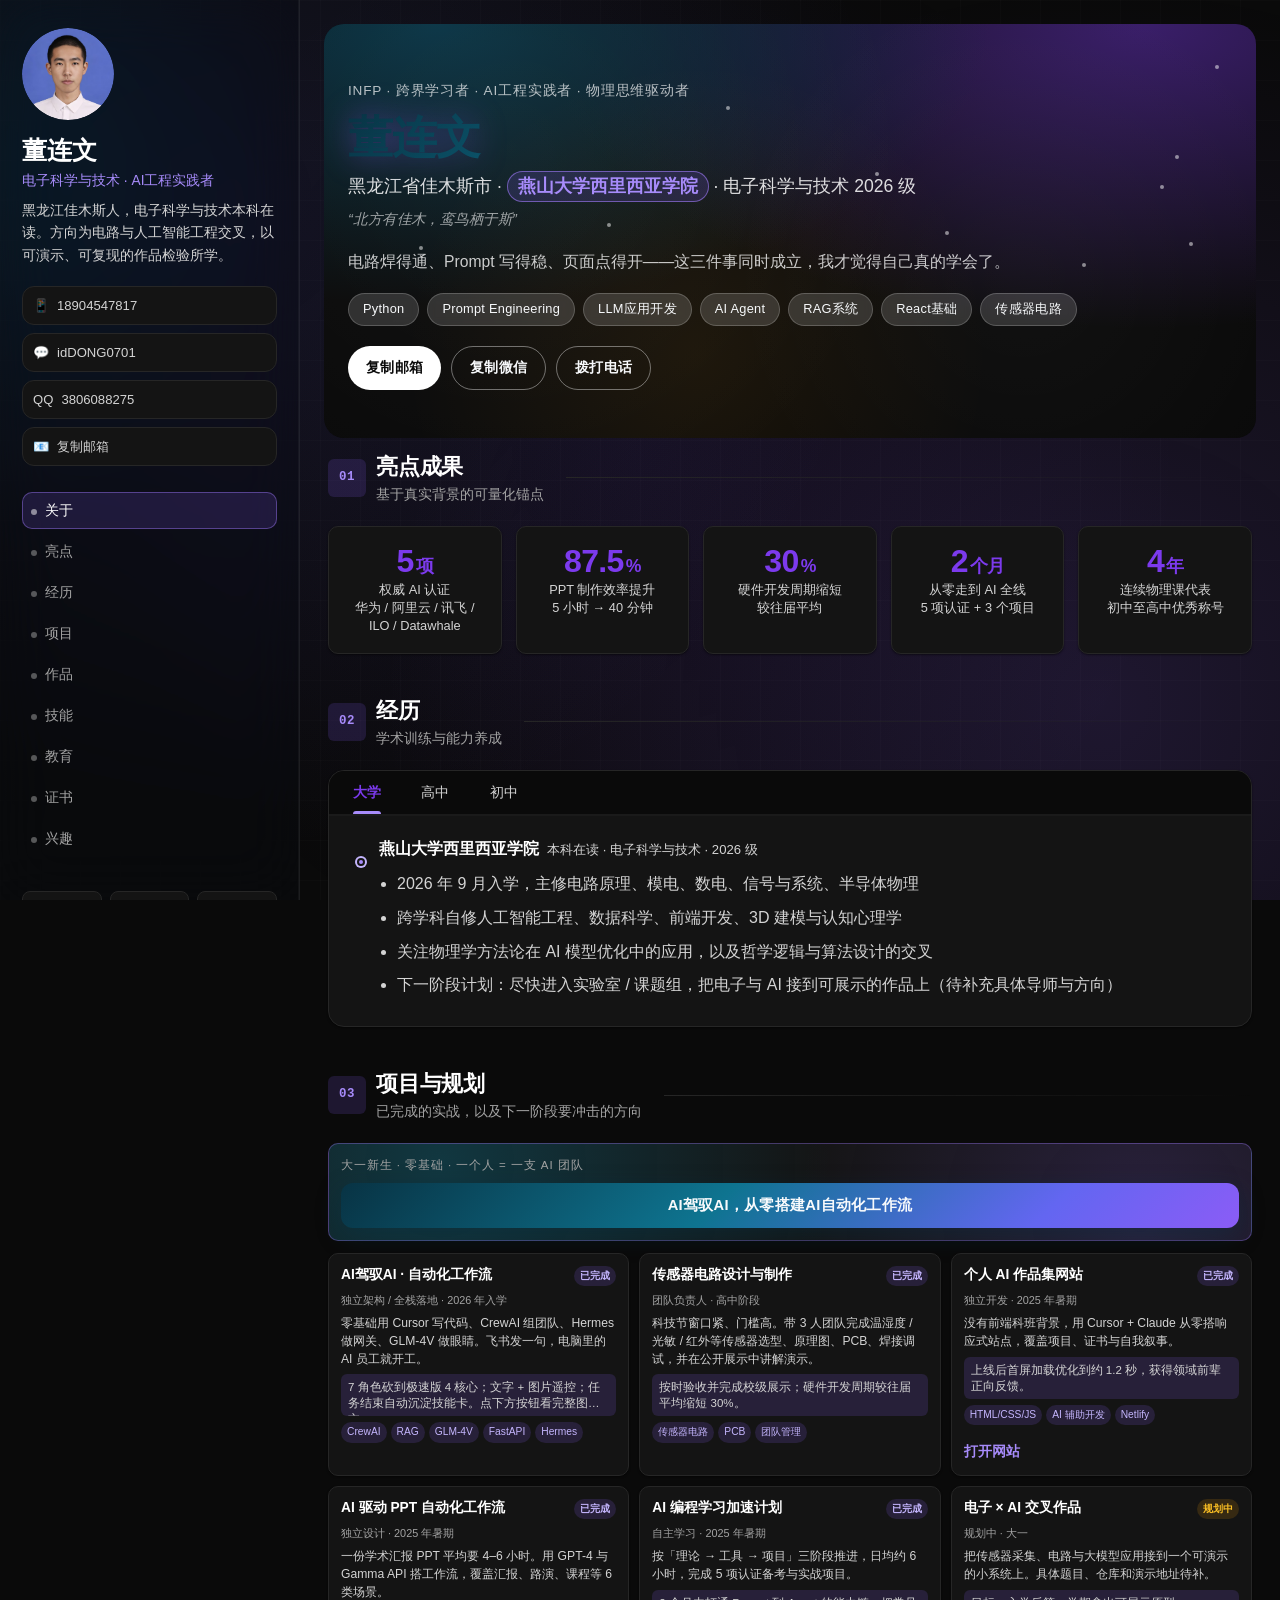
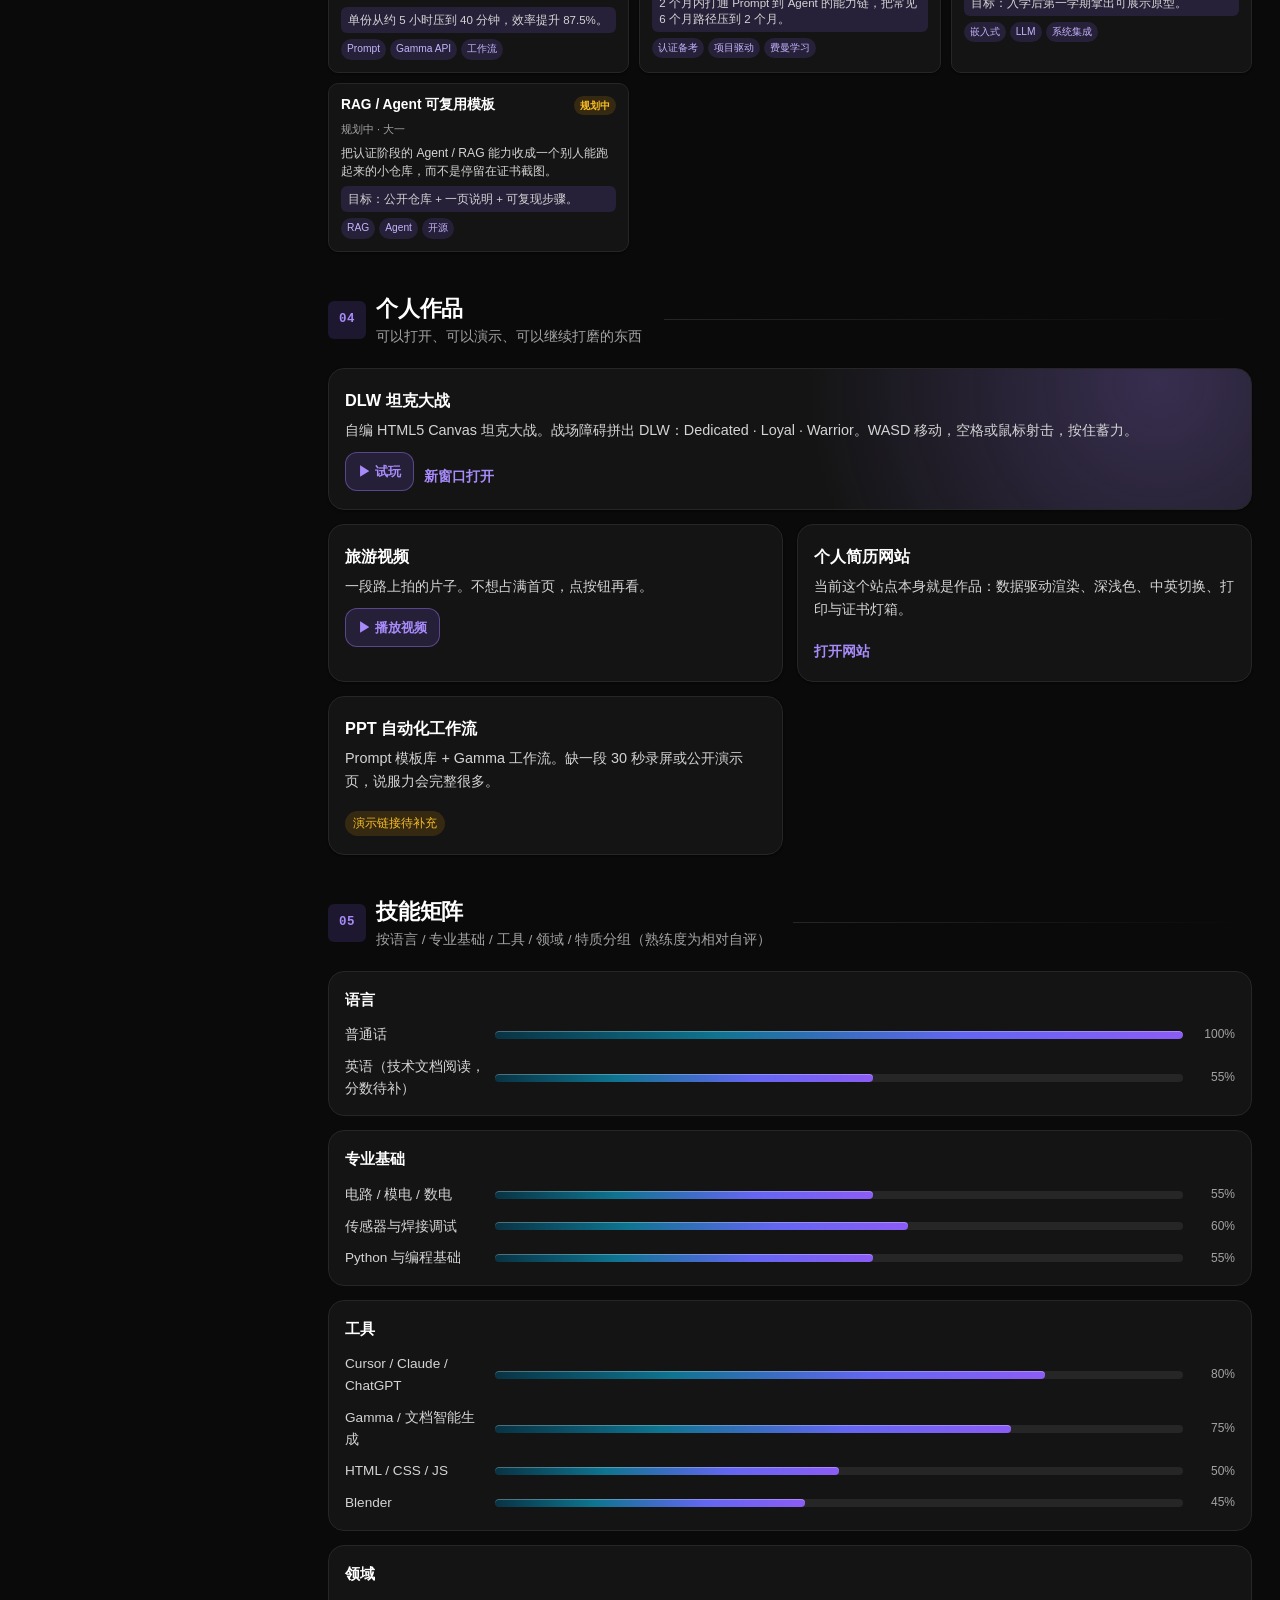
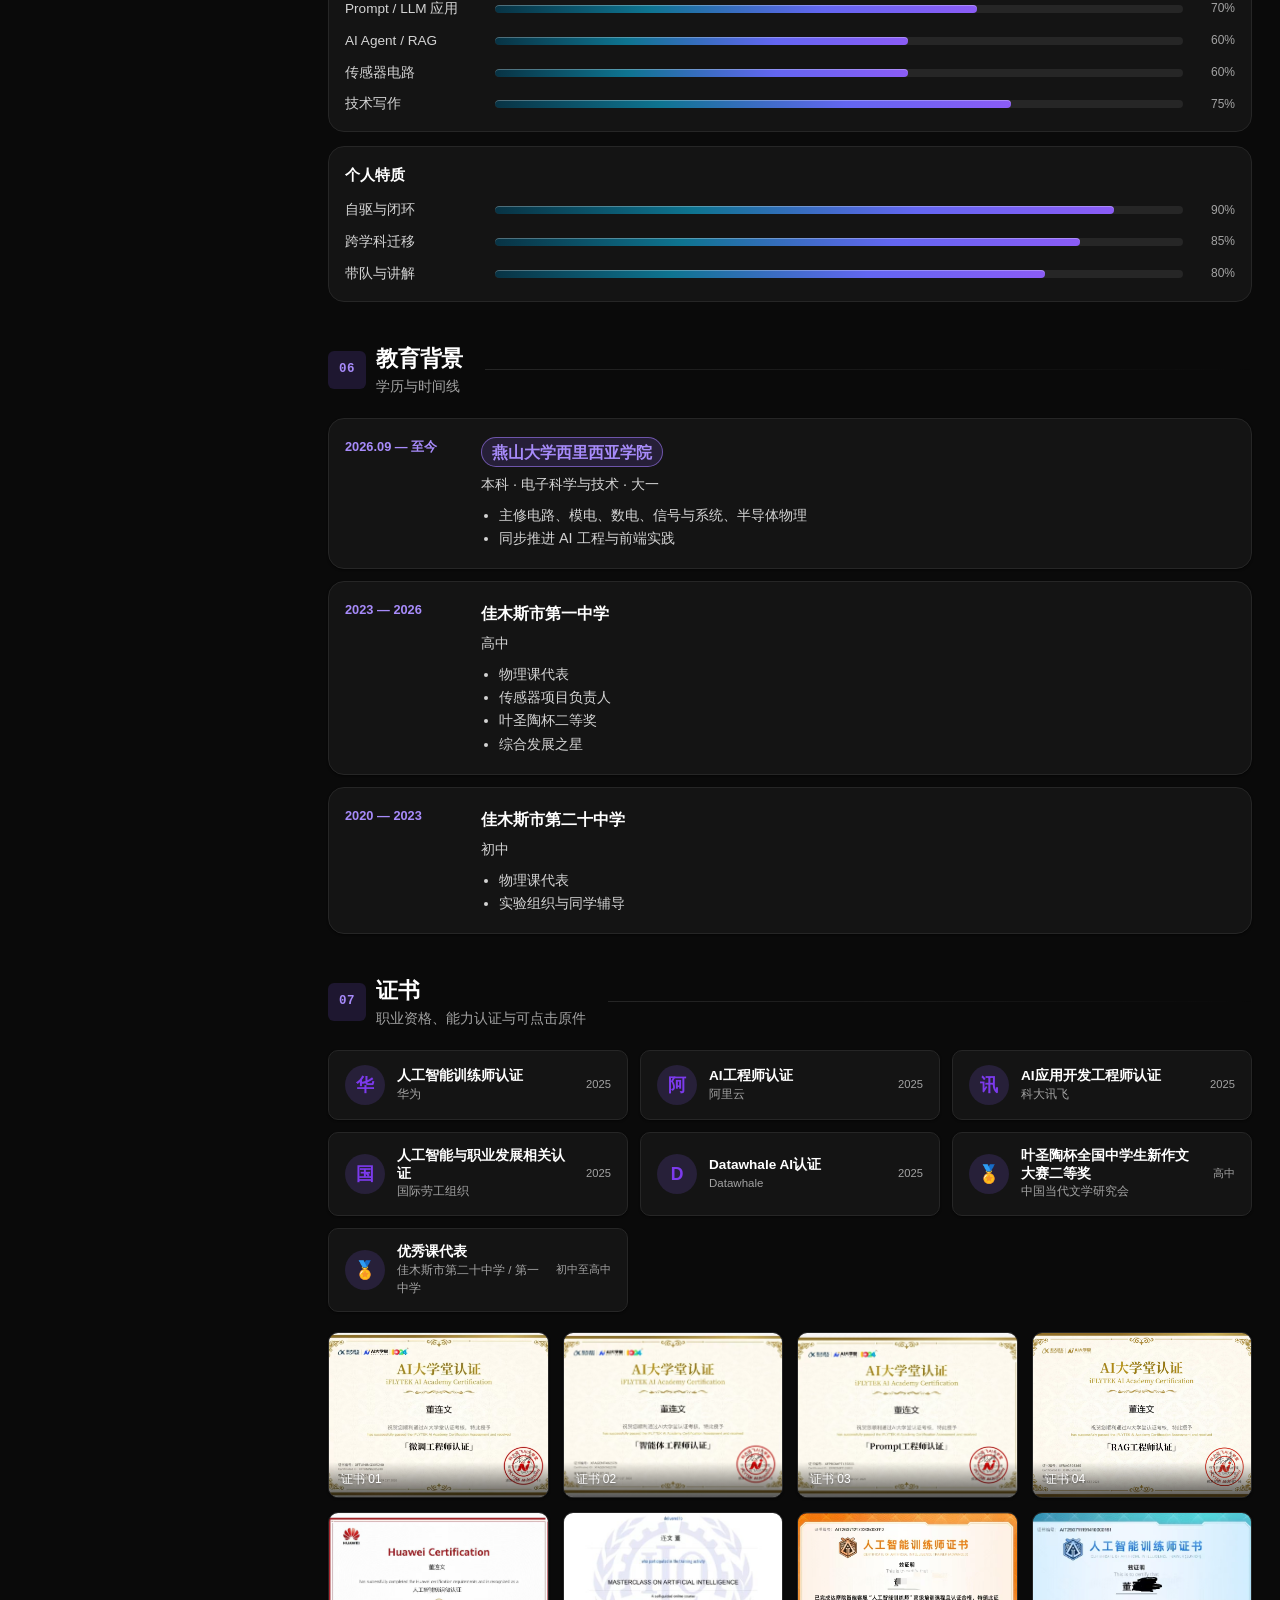
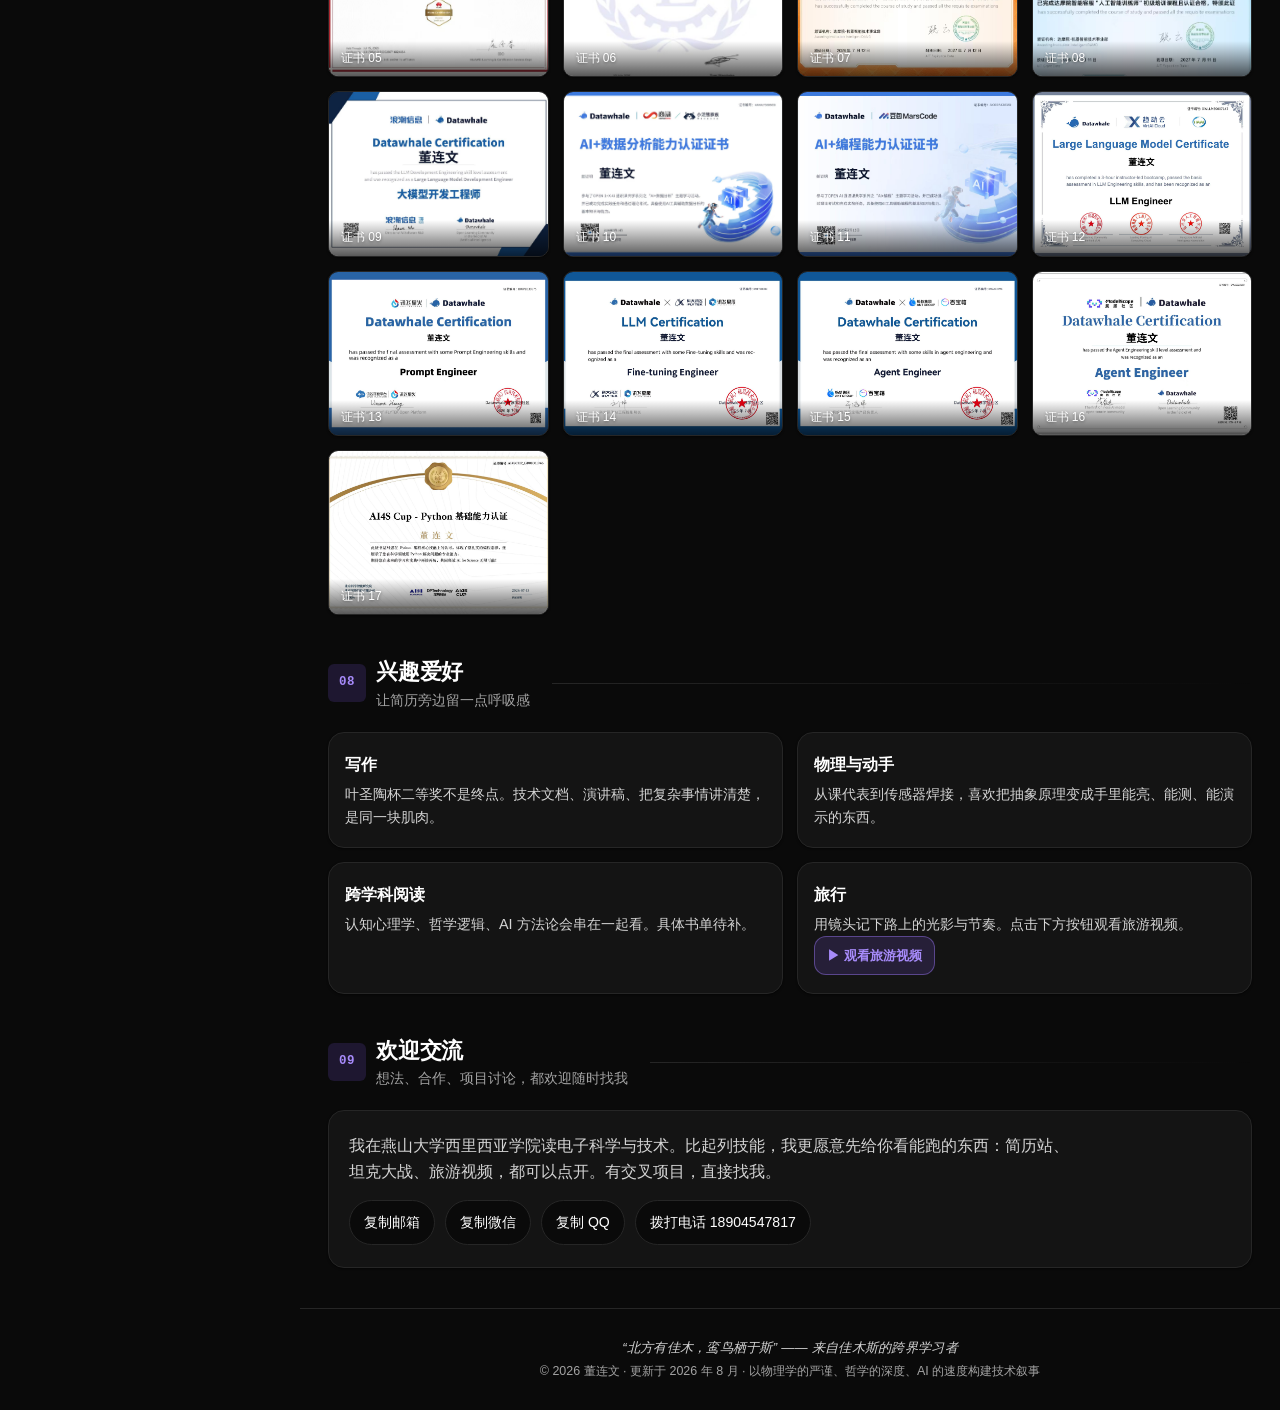
==== index.html @ 350f4c46 "Ship compact project cards, workflow modal, cyber-violet theme, and diagram images. Co-authored-by: " ====
﻿<!DOCTYPE html>
<html lang="zh-CN" data-theme="dark">
<head>
    <meta charset="UTF-8">
    <meta name="viewport" content="width=device-width, initial-scale=1.0">
    <title>董连文 · 个人简历 | AI工程实践者</title>
    <meta name="description" content="董连文 - 燕山大学西里西亚学院电子科学与技术本科生，AI工程实践者，物理思维驱动者。5项权威AI认证，硬件与AI交叉实践。">
    <meta name="keywords" content="董连文,个人简历,AI工程师,电子科学与技术,燕山大学,Prompt Engineering,LLM,RAG,AI Agent,传感器电路">
    <meta name="author" content="董连文">
    <meta name="robots" content="index, follow">

    <meta property="og:type" content="website">
    <meta property="og:title" content="董连文 · 个人简历 | AI工程实践者">
    <meta property="og:description" content="电子科学与技术本科生，AI工程实践者，5项权威认证，硬件与AI交叉实践">
    <meta property="og:image" content="images/45.jpg">
    <meta property="og:locale" content="zh_CN">

    <meta name="twitter:card" content="summary_large_image">
    <meta name="twitter:title" content="董连文 · 个人简历 | AI工程实践者">
    <meta name="twitter:description" content="电子科学与技术本科生，AI工程实践者，5项权威认证，硬件与AI交叉实践">
    <meta name="twitter:image" content="images/45.jpg">

    <link rel="icon" type="image/svg+xml" href="favicon.svg?v=cyber-violet">
    <link rel="apple-touch-icon" href="images/45.jpg">
    <link rel="stylesheet" href="css/style.css?v=compact-cards">

    <script type="application/ld+json">
    {
        "@context": "https://schema.org",
        "@type": "Person",
        "name": "董连文",
        "jobTitle": "AI工程实践者",
        "url": "https://dlwdlwdlw.online/",
        "image": "images/45.jpg",
        "email": "mailto:18904547817@163.com",
        "telephone": "+86-18904547817",
        "address": {
            "@type": "PostalAddress",
            "addressLocality": "黑龙江省佳木斯市",
            "addressCountry": "CN"
        },
        "alumniOf": {
            "@type": "CollegeOrUniversity",
            "name": "燕山大学西里西亚学院"
        },
        "knowsAbout": ["Python", "Prompt Engineering", "LLM应用开发", "AI Agent", "RAG系统", "传感器电路设计"]
    }
    </script>
</head>
<body>
    <div class="spotlight" id="spotlight"></div>

    <aside class="sidebar" id="sidebar" aria-label="身份与导航">
        <div class="sidebar-profile">
            <div class="sidebar-avatar-wrap">
                <img class="sidebar-avatar" id="sidebarAvatar" src="images/45.jpg" alt="董连文" />
                <div class="sidebar-avatar-fallback" id="sidebarAvatarFallback" hidden>董</div>
            </div>
            <h1 class="sidebar-name" data-i18n="displayName">董连文</h1>
            <p class="sidebar-role" data-i18n="role">电子科学与技术 · AI工程实践者</p>
            <p class="sidebar-bio" data-i18n="bio">黑龙江佳木斯人，电子科学与技术本科在读。方向为电路与人工智能工程交叉，以可演示、可复现的作品检验所学。</p>
        </div>

        <div class="sidebar-contacts">
            <button class="sidebar-contact" id="copyPhoneBtn" type="button">
                <span aria-hidden="true">📱</span>
                <span>18904547817</span>
            </button>
            <button class="sidebar-contact" id="copyWechatBtn" type="button">
                <span aria-hidden="true">💬</span>
                <span>idDONG0701</span>
            </button>
            <button class="sidebar-contact" id="copyQqBtn" type="button">
                <span aria-hidden="true">QQ</span>
                <span>3806088275</span>
            </button>
            <button class="sidebar-contact" id="copyEmailBtn" type="button">
                <span aria-hidden="true">📧</span>
                <span data-i18n="copyEmail">复制邮箱</span>
            </button>
        </div>

        <nav class="sidebar-nav" aria-label="章节导航" data-i18n-aria="navAria">
            <a href="#about" class="sidebar-link is-active" data-i18n="navAbout">关于</a>
            <a href="#highlights" class="sidebar-link" data-i18n="navHighlights">亮点</a>
            <a href="#journey" class="sidebar-link" data-i18n="navJourney">经历</a>
            <a href="#projects" class="sidebar-link" data-i18n="navProjects">项目</a>
            <a href="#works" class="sidebar-link" data-i18n="navWorks">作品</a>
            <a href="#skills" class="sidebar-link" data-i18n="navSkills">技能</a>
            <a href="#education" class="sidebar-link" data-i18n="navEducation">教育</a>
            <a href="#certifications" class="sidebar-link" data-i18n="navCerts">证书</a>
            <a href="#interests" class="sidebar-link" data-i18n="navInterests">兴趣</a>
        </nav>

        <div class="sidebar-actions">
            <button class="icon-btn" id="themeToggle" type="button" aria-label="切换深浅模式" title="深浅" data-i18n-aria="themeAria" data-i18n-title="themeLabel">
                <svg id="themeIcon" viewBox="0 0 24 24" fill="none" stroke="currentColor" stroke-width="1.5" stroke-linecap="round" stroke-linejoin="round" aria-hidden="true">
                    <circle cx="12" cy="12" r="4"></circle>
                    <path d="M12 2v2M12 20v2M4.9 4.9l1.4 1.4M17.7 17.7l1.4 1.4M2 12h2M20 12h2M4.9 19.1l1.4-1.4M17.7 6.3l1.4-1.4"></path>
                </svg>
                <span id="themeLabel">深浅</span>
            </button>
            <button class="icon-btn" id="langToggle" type="button" aria-label="切换语言" title="EN" data-i18n-aria="langAria">
                <svg viewBox="0 0 24 24" fill="none" stroke="currentColor" stroke-width="1.5" stroke-linecap="round" stroke-linejoin="round" aria-hidden="true">
                    <circle cx="12" cy="12" r="9"></circle>
                    <path d="M3 12h18"></path>
                    <path d="M12 3a15 15 0 0 1 0 18 15 15 0 0 1 0-18z"></path>
                </svg>
                <span id="langLabel">EN</span>
            </button>
            <button class="icon-btn" id="printBtn" type="button" aria-label="打印为 PDF" title="打印" data-i18n-aria="printAria" data-i18n-title="printLabel">
                <svg viewBox="0 0 24 24" fill="none" stroke="currentColor" stroke-width="1.5" stroke-linecap="round" stroke-linejoin="round" aria-hidden="true">
                    <path d="M6 9V3h12v6M6 18H4a2 2 0 0 1-2-2v-4a2 2 0 0 1 2-2h16a2 2 0 0 1 2 2v4a2 2 0 0 1-2 2h-2M6 14h12v7H6z"></path>
                </svg>
                <span id="printLabel">打印</span>
            </button>
        </div>
    </aside>

    <nav class="nav mobile-nav" role="navigation" aria-label="主导航">
        <span class="nav-brand" data-i18n="displayName">董连文</span>
        <button class="hamburger" aria-label="展开导航菜单" aria-expanded="false" id="hamburgerBtn">
            <span></span><span></span><span></span>
        </button>
        <div class="nav-links" id="navLinks" role="menubar" aria-label="页面导航">
            <a class="nav-link" href="#about" role="menuitem" data-i18n="navAbout">关于</a>
            <a class="nav-link" href="#highlights" role="menuitem" data-i18n="navHighlights">亮点</a>
            <a class="nav-link" href="#journey" role="menuitem" data-i18n="navJourney">经历</a>
            <a class="nav-link" href="#projects" role="menuitem" data-i18n="navProjects">项目</a>
            <a class="nav-link" href="#works" role="menuitem" data-i18n="navWorks">作品</a>
            <a class="nav-link" href="#skills" role="menuitem" data-i18n="navSkills">技能</a>
            <a class="nav-link" href="#education" role="menuitem" data-i18n="navEducation">教育</a>
            <a class="nav-link" href="#certifications" role="menuitem" data-i18n="navCerts">证书</a>
            <a class="nav-link" href="#interests" role="menuitem" data-i18n="navInterests">兴趣</a>
        </div>
        <div class="nav-actions">
            <button class="nav-btn" id="themeToggleMobile" aria-label="切换深色/浅色模式" title="切换深浅色模式">🌓</button>
            <button class="nav-btn" id="langToggleMobile" aria-label="切换语言" title="EN">EN</button>
            <button class="nav-btn nav-btn-print" id="printBtnMobile" aria-label="打印简历" title="打印PDF">🖨️</button>
        </div>
    </nav>

    <div class="site-main">
        <section class="hero" id="about" aria-labelledby="hero-heading">
            <div class="hero-content">
                <div class="hero-avatar-wrap mobile-only-avatar">
                    <img class="hero-avatar" id="heroAvatar" src="images/45.jpg" alt="董连文头像" />
                </div>
                <div class="hero-info">
                    <p class="hero-tagline" data-i18n="tagline">INFP · 跨界学习者 · AI工程实践者 · 物理思维驱动者</p>
                    <h2 class="hero-name gradient-text" id="hero-heading" data-i18n="displayName">董连文</h2>
                    <p class="hero-subtitle">
                        <span data-i18n="subtitleLoc">黑龙江省佳木斯市</span>
                        ·
                        <a class="school-link" href="https://scise.ysu.edu.cn/" target="_blank" rel="noopener" data-i18n="schoolName">燕山大学西里西亚学院</a>
                        ·
                        <span data-i18n="subtitleMajor">电子科学与技术 2026 级</span>
                    </p>
                    <p class="hero-poem" data-i18n="poem">“北方有佳木，鸾鸟栖于斯”</p>
                    <p class="hero-lead" data-i18n="lead">电路焊得通、Prompt 写得稳、页面点得开——这三件事同时成立，我才觉得自己真的学会了。</p>
                    <div class="hero-badges" id="heroBadges" aria-label="技能关键词"></div>
                    <div class="hero-contact">
                        <button class="hero-btn hero-btn-primary" id="copyEmailBtnHero" type="button" data-i18n="copyEmail">复制邮箱</button>
                        <button class="hero-btn hero-btn-outline" id="copyWechatBtnHero" type="button" data-i18n="copyWechat">复制微信</button>
                        <a class="hero-btn hero-btn-outline" href="tel:18904547817" data-i18n="callPhone">拨打电话</a>
                    </div>
                </div>
            </div>
        </section>

        <main class="container" id="mainContent">
            <section class="section reveal" id="highlights" aria-labelledby="highlights-title">
                <div class="section-header">
                    <div class="section-icon">01</div>
                    <div>
                        <h2 class="section-title" id="highlights-title" data-i18n="secHighlights">亮点成果</h2>
                        <p class="section-subtitle" data-i18n="secHighlightsSub">基于真实背景的可量化锚点</p>
                    </div>
                </div>
                <div class="highlights-grid" id="highlightsGrid"></div>
            </section>

            <section class="section reveal" id="journey" aria-labelledby="journey-title">
                <div class="section-header">
                    <div class="section-icon">02</div>
                    <div>
                        <h2 class="section-title" id="journey-title" data-i18n="secJourney">经历</h2>
                        <p class="section-subtitle" data-i18n="secJourneySub">学术训练与能力养成</p>
                    </div>
                </div>
                <div class="tabs-container" id="journeyTabs" role="region" aria-label="经历标签页" data-i18n-aria="journeyTabsAria"></div>
            </section>

            <section class="section reveal" id="projects" aria-labelledby="projects-title">
                <div class="section-header">
                    <div class="section-icon">03</div>
                    <div>
                        <h2 class="section-title" id="projects-title" data-i18n="secProjects">项目与规划</h2>
                        <p class="section-subtitle" data-i18n="secProjectsSub">已完成的实战，以及下一阶段要冲击的方向</p>
                    </div>
                </div>
                <div class="workflow-cta-wrap" id="workflowCtaWrap">
                    <p class="workflow-cta-kicker" data-i18n="workflowKicker">大一新生 · 零基础 · 一个人 = 一支 AI 团队</p>
                    <button type="button" class="workflow-cta" id="openWorkflowBtn" data-i18n="workflowCta" aria-haspopup="dialog" aria-controls="workflowModal">AI驾驭AI，从零搭建AI自动化工作流</button>
                </div>
                <div class="project-grid" id="projectsGrid"></div>
            </section>

            <section class="section reveal" id="works" aria-labelledby="works-title">
                <div class="section-header">
                    <div class="section-icon">04</div>
                    <div>
                        <h2 class="section-title" id="works-title" data-i18n="secWorks">个人作品</h2>
                        <p class="section-subtitle" data-i18n="secWorksSub">可以打开、可以演示、可以继续打磨的东西</p>
                    </div>
                </div>
                <div class="works-grid" id="worksGrid"></div>
            </section>

            <section class="section reveal" id="skills" aria-labelledby="skills-title">
                <div class="section-header">
                    <div class="section-icon">05</div>
                    <div>
                        <h2 class="section-title" id="skills-title" data-i18n="secSkills">技能矩阵</h2>
                        <p class="section-subtitle" data-i18n="secSkillsSub">按语言 / 专业基础 / 工具 / 领域 / 特质分组（熟练度为相对自评）</p>
                    </div>
                </div>
                <div class="skills-groups" id="skillsGrid"></div>
            </section>

            <section class="section reveal" id="education" aria-labelledby="education-title">
                <div class="section-header">
                    <div class="section-icon">06</div>
                    <div>
                        <h2 class="section-title" id="education-title" data-i18n="secEducation">教育背景</h2>
                        <p class="section-subtitle" data-i18n="secEducationSub">学历与时间线</p>
                    </div>
                </div>
                <div class="edu-timeline" id="eduTimeline"></div>
            </section>

            <section class="section reveal" id="certifications" aria-labelledby="cert-title">
                <div class="section-header">
                    <div class="section-icon">07</div>
                    <div>
                        <h2 class="section-title" id="cert-title" data-i18n="secCerts">证书</h2>
                        <p class="section-subtitle" data-i18n="secCertsSub">职业资格、能力认证与可点击原件</p>
                    </div>
                </div>
                <ul class="cert-list" id="certList"></ul>
                <div class="cert-gallery" id="certGallery"></div>
            </section>

            <section class="section reveal" id="interests" aria-labelledby="interests-title">
                <div class="section-header">
                    <div class="section-icon">08</div>
                    <div>
                        <h2 class="section-title" id="interests-title" data-i18n="secInterests">兴趣爱好</h2>
                        <p class="section-subtitle" data-i18n="secInterestsSub">让简历旁边留一点呼吸感</p>
                    </div>
                </div>
                <div class="interest-grid" id="interestGrid"></div>
            </section>

            <section class="section reveal contact-section" id="contact" aria-labelledby="contact-title">
                <div class="section-header">
                    <div class="section-icon">09</div>
                    <div>
                        <h2 class="section-title" id="contact-title" data-i18n="secContact">欢迎交流</h2>
                        <p class="section-subtitle" data-i18n="secContactSub">想法、合作、项目讨论，都欢迎随时找我</p>
                    </div>
                </div>
                <div class="contact-panel">
                    <p class="contact-lead" data-i18n="contactLead">我在燕山大学西里西亚学院读电子科学与技术。比起列技能，我更愿意先给你看能跑的东西：简历站、坦克大战、旅游视频，都可以点开。有交叉项目，直接找我。</p>
                    <div class="contact-actions" id="contactActions"></div>
                </div>
            </section>
        </main>

        <footer class="footer">
            <p class="footer-poem" data-i18n="footerPoem">“北方有佳木，鸾鸟栖于斯” —— 来自佳木斯的跨界学习者</p>
            <p data-i18n="footerCopy">© 2026 董连文 · 更新于 2026 年 8 月 · 以物理学的严谨、哲学的深度、AI 的速度构建技术叙事</p>
        </footer>
    </div>

    <button class="back-to-top" id="backToTop" aria-label="返回顶部" title="返回顶部" data-i18n-aria="backToTop" data-i18n-title="backToTop">↑</button>
    <div class="toast" id="toast" aria-live="polite" aria-atomic="true"></div>

    <div class="media-modal" id="videoModal" role="dialog" aria-modal="true" aria-label="旅游视频" data-i18n-aria="videoTitle" hidden>
        <div class="media-modal-panel">
            <div class="media-modal-bar">
                <strong data-i18n="videoTitle">旅游视频</strong>
                <button type="button" class="media-modal-close" id="closeVideoBtn" aria-label="关闭" data-i18n-aria="close">×</button>
            </div>
            <video id="introVideo" class="media-video" controls playsinline preload="none" src="media/intro.mp4"></video>
        </div>
    </div>

    <div class="media-modal" id="gameModal" role="dialog" aria-modal="true" aria-label="DLW 坦克大战" data-i18n-aria="gameTitle" hidden>
        <div class="media-modal-panel media-modal-panel-game">
            <div class="media-modal-bar">
                <strong data-i18n="gameTitle">DLW 坦克大战</strong>
                <div class="media-modal-actions">
                    <a class="media-modal-link" href="tank-dlw.html" target="_blank" rel="noopener" data-i18n="openNewTab">新窗口打开</a>
                    <button type="button" class="media-modal-close" id="closeGameBtn" aria-label="关闭" data-i18n-aria="close">×</button>
                </div>
            </div>
            <iframe id="gameFrame" class="game-frame" title="DLW Battle City" src="about:blank" allow="autoplay" data-i18n-title="gameTitle"></iframe>
            <p class="game-hint" data-i18n="gameHint">WASD / 方向键移动 · 空格或鼠标射击 · 按住蓄力 · P 暂停 · M 静音</p>
        </div>
    </div>

    <div class="workflow-modal" id="workflowModal" role="dialog" aria-modal="true" aria-labelledby="workflowModalTitle" hidden>
        <div class="workflow-modal-panel" role="document">
            <div class="workflow-modal-bar">
                <div>
                    <p class="workflow-modal-eyebrow" data-i18n="workflowKicker">大一新生 · 零基础 · 一个人 = 一支 AI 团队</p>
                    <h3 id="workflowModalTitle" data-i18n="workflowModalTitle">AI驾驭AI，从零搭建AI自动化工作流</h3>
                </div>
                <button type="button" class="workflow-modal-close" id="closeWorkflowBtn" aria-label="关闭" data-i18n-aria="close">×</button>
            </div>
            <div class="workflow-modal-scroll" id="workflowModalBody"></div>
        </div>
    </div>

    <div class="lightbox" id="lightbox" role="dialog" aria-label="证书图片查看" data-i18n-aria="lightboxLabel">
        <button class="lightbox-close" id="lightboxClose" aria-label="关闭" data-i18n-aria="close">&times;</button>
        <button class="lightbox-nav lightbox-prev" id="lightboxPrev" aria-label="上一张" data-i18n-aria="prev">&#8249;</button>
        <img class="lightbox-img" id="lightboxImg" alt="证书大图" />
        <button class="lightbox-nav lightbox-next" id="lightboxNext" aria-label="下一张" data-i18n-aria="next">&#8250;</button>
        <div class="lightbox-counter" id="lightboxCounter"></div>
    </div>

    <script src="js/main.js?v=compact-cards" defer></script>
</body>
</html>
---- css/style.css ----
﻿:root {
            --primary: #a78bfa;
            --primary-deep: #7c3aed;
            --primary-light: #c4b5fd;
            --primary-bg: rgba(139, 92, 246, 0.16);
            --violet: #8b5cf6;
            --violet-deep: #6366f1;
            --violet-bg: rgba(139, 92, 246, 0.18);
            --theme-gradient: linear-gradient(135deg, #083344 0%, #0e7490 42%, #6366f1 78%, #8b5cf6 100%);
            --accent: #F59E0B;
            --accent-light: rgba(245, 158, 11, 0.15);
            --accent-deep: #FBBF24;
            --bg: #0A0A0A;
            --bg-card: #141414;
            --bg-nav: rgba(10, 10, 10, 0.92);
            --text: #FFFFFF;
            --text-secondary: #D4D4D4;
            --text-tertiary: #A3A3A3;
            --border: #262626;
            --border-light: #1A1A1A;
            --shadow-sm: 0 1px 2px rgba(0, 0, 0, 0.5);
            --shadow: 0 4px 6px -1px rgba(0, 0, 0, 0.5), 0 2px 4px -2px rgba(0, 0, 0, 0.4);
            --shadow-md: 0 10px 15px -3px rgba(0, 0, 0, 0.6), 0 4px 6px -4px rgba(0, 0, 0, 0.4);
            --shadow-lg: 0 20px 25px -5px rgba(0, 0, 0, 0.7), 0 8px 10px -6px rgba(0, 0, 0, 0.5);
            --radius-sm: 6px;
            --radius: 10px;
            --radius-lg: 16px;
            --radius-xl: 20px;
            --transition: 180ms cubic-bezier(0.4, 0, 0.2, 1);
            --font-mono: 'SF Mono', 'Cascadia Code', 'Consolas', 'Monaco', 'Source Code Pro', monospace;
            --font-sans: -apple-system, BlinkMacSystemFont, 'Segoe UI', 'PingFang SC', 'Hiragino Sans GB', 'Microsoft YaHei', 'Noto Sans SC', sans-serif;
            --nav-height: 60px;
            --sidebar-width: 300px;
            --sidebar-bg: rgba(8, 12, 16, 0.38);
            --hero-gradient: radial-gradient(ellipse at 12% 0%, #083344 0%, transparent 48%), radial-gradient(ellipse at 88% 0%, rgba(124, 58, 237, 0.42) 0%, transparent 52%), #0A0A0A;
            --hero-pattern-opacity: 0.08;
            --card-hover-lift: -4px;
            --timeline-line: #404040;
            --badge-ai-bg: rgba(139, 92, 246, 0.16);
            --badge-ai-text: #c4b5fd;
            --badge-frontend-bg: rgba(99, 102, 241, 0.16);
            --badge-frontend-text: #a5b4fc;
            --badge-hardware-bg: rgba(245, 158, 11, 0.12);
            --badge-hardware-text: #FBBF24;
            --badge-soft-bg: rgba(34, 197, 94, 0.12);
            --badge-soft-text: #4ADE80;
            --progress-track: #262626;
            --progress-fill: linear-gradient(90deg, #083344 0%, #0e7490 32%, #6366f1 68%, #8b5cf6 100%);
            --toast-bg: #FFFFFF;
            --toast-text: #0A0A0A;
        }

        [data-theme="light"] {
            --bg: #f4f7fb;
            --bg-card: #ffffff;
            --bg-nav: rgba(255, 255, 255, 0.9);
            --text: #111827;
            --text-secondary: #374151;
            --text-tertiary: #6b7280;
            --border: #e5e7eb;
            --border-light: #eef2f6;
            --shadow-sm: 0 1px 2px rgba(15, 23, 42, 0.06);
            --shadow: 0 4px 10px rgba(15, 23, 42, 0.08);
            --shadow-md: 0 10px 20px rgba(15, 23, 42, 0.1);
            --shadow-lg: 0 18px 36px rgba(15, 23, 42, 0.12);
            --primary: #6d28d9;
            --primary-deep: #5b21b6;
            --primary-light: #7c3aed;
            --primary-bg: rgba(124, 58, 237, 0.1);
            --violet: #7c3aed;
            --violet-deep: #6366f1;
            --theme-gradient: linear-gradient(135deg, #0e7490 0%, #0891b2 28%, #6366f1 64%, #7c3aed 100%);
            --accent-light: rgba(245, 158, 11, 0.12);
            --timeline-line: #d1d5db;
            --badge-ai-bg: rgba(124, 58, 237, 0.1);
            --badge-ai-text: #6d28d9;
            --badge-frontend-bg: rgba(99, 102, 241, 0.1);
            --badge-frontend-text: #4338ca;
            --badge-hardware-bg: rgba(217, 119, 6, 0.12);
            --badge-hardware-text: #b45309;
            --badge-soft-bg: rgba(22, 163, 74, 0.1);
            --badge-soft-text: #15803d;
            --progress-track: #e5e7eb;
            --progress-fill: linear-gradient(90deg, #0e7490 0%, #6366f1 48%, #7c3aed 100%);
            --toast-bg: #111827;
            --toast-text: #ffffff;
            --hero-gradient: radial-gradient(ellipse at 12% 0%, #ecfeff 0%, transparent 48%), radial-gradient(ellipse at 88% 0%, #ede9fe 0%, transparent 52%), #f4f7fb;
            --hero-pattern-opacity: 0.12;
            --sidebar-bg: rgba(255, 255, 255, 0.46);
            --violet-bg: rgba(124, 58, 237, 0.08);
        }

        [data-theme="dark"] {
            --bg: #0A0A0A;
            --bg-card: #141414;
            --bg-nav: rgba(10, 10, 10, 0.92);
            --text: #FFFFFF;
            --text-secondary: #D4D4D4;
            --text-tertiary: #A3A3A3;
            --border: #262626;
            --border-light: #1A1A1A;
            --sidebar-bg: rgba(8, 12, 16, 0.38);
            --shadow-sm: 0 1px 2px rgba(0, 0, 0, 0.5);
            --shadow: 0 4px 6px -1px rgba(0, 0, 0, 0.5), 0 2px 4px -2px rgba(0, 0, 0, 0.4);
            --shadow-md: 0 10px 15px -3px rgba(0, 0, 0, 0.6), 0 4px 6px -4px rgba(0, 0, 0, 0.4);
            --shadow-lg: 0 20px 25px -5px rgba(0, 0, 0, 0.7), 0 8px 10px -6px rgba(0, 0, 0, 0.5);
            --primary-bg: rgba(139, 92, 246, 0.16);
            --accent-light: rgba(245, 158, 11, 0.15);
            --timeline-line: #404040;
            --badge-ai-bg: rgba(139, 92, 246, 0.16);
            --badge-ai-text: #c4b5fd;
            --badge-frontend-bg: rgba(99, 102, 241, 0.16);
            --badge-frontend-text: #a5b4fc;
            --badge-hardware-bg: rgba(245, 158, 11, 0.12);
            --badge-hardware-text: #FBBF24;
            --badge-soft-bg: rgba(34, 197, 94, 0.12);
            --badge-soft-text: #4ADE80;
            --progress-track: #262626;
            --progress-fill: linear-gradient(90deg, #083344 0%, #0e7490 32%, #6366f1 68%, #8b5cf6 100%);
            --toast-bg: #FFFFFF;
            --toast-text: #0A0A0A;
            --hero-gradient: radial-gradient(ellipse at 12% 0%, #083344 0%, transparent 48%), radial-gradient(ellipse at 88% 0%, rgba(124, 58, 237, 0.42) 0%, transparent 52%), #0A0A0A;
            --hero-pattern-opacity: 0.08;
        }

        *,
        *::before,
        *::after {
            box-sizing: border-box;
            margin: 0;
            padding: 0;
        }

        html {
            scroll-behavior: smooth;
            scroll-padding-top: calc(var(--nav-height) + 20px);
            font-size: 16px;
            -webkit-font-smoothing: antialiased;
            -moz-osx-font-smoothing: grayscale;
        }

        @media (prefers-reduced-motion: reduce) {
            html {
                scroll-behavior: auto;
            }
            *,
            *::before,
            *::after {
                animation-duration: 0.01ms !important;
                animation-iteration-count: 1 !important;
                transition-duration: 0.01ms !important;
            }
        }

        body {
            font-family: var(--font-sans);
            background: var(--bg);
            color: var(--text);
            line-height: 1.6;
            min-height: 100vh;
            padding-top: var(--nav-height);
            transition: background var(--transition), color var(--transition);
            position: relative;
        }
        body::before {
            content: '';
            position: fixed;
            inset: 0;
            background-image:
                radial-gradient(ellipse 38% 70% at 0% 18%, rgba(14, 116, 144, 0.16) 0%, transparent 60%),
                radial-gradient(circle at 18% 22%, rgba(99, 102, 241, 0.10) 0%, transparent 52%),
                radial-gradient(circle at 86% 78%, rgba(139, 92, 246, 0.16) 0%, transparent 55%),
                radial-gradient(circle at 50% 50%, rgba(124, 58, 237, 0.06) 0%, transparent 70%);
            pointer-events: none;
            z-index: 0;
        }
        [data-theme="light"] body::before {
            background-image:
                radial-gradient(ellipse 38% 70% at 0% 18%, rgba(14, 116, 144, 0.10) 0%, transparent 60%),
                radial-gradient(circle at 18% 22%, rgba(99, 102, 241, 0.08) 0%, transparent 52%),
                radial-gradient(circle at 86% 78%, rgba(124, 58, 237, 0.14) 0%, transparent 55%);
        }
        [data-theme="light"] .sidebar {
            border-right-color: rgba(15, 23, 42, 0.08);
            box-shadow: inset -1px 0 0 rgba(255, 255, 255, 0.6);
        }
        body::after {
            content: '';
            position: fixed;
            inset: 0;
            background-image: 
                linear-gradient(rgba(255,255,255,0.03) 1px, transparent 1px),
                linear-gradient(90deg, rgba(255,255,255,0.03) 1px, transparent 1px);
            background-size: 40px 40px;
            pointer-events: none;
            z-index: 0;
            opacity: 0.5;
        }

        /* ============ NAVIGATION ============ */
        .nav {
            position: fixed;
            top: 0;
            left: 0;
            right: 0;
            z-index: 1000;
            height: var(--nav-height);
            background: var(--bg-nav);
            backdrop-filter: blur(16px);
            -webkit-backdrop-filter: blur(16px);
            border-bottom: 1px solid var(--border);
            display: flex;
            align-items: center;
            justify-content: space-between;
            padding: 0 24px;
            transition: background var(--transition), border-color var(--transition);
            gap: 12px;
        }
        .nav-brand {
            font-weight: 700;
            font-size: 1.1rem;
            color: var(--primary-deep);
            white-space: nowrap;
            letter-spacing: -0.01em;
            flex-shrink: 0;
        }
        .nav-links {
            display: flex;
            align-items: center;
            gap: 4px;
            flex-wrap: nowrap;
            overflow-x: auto;
            scrollbar-width: none;
            -ms-overflow-style: none;
            flex-shrink: 1;
            min-width: 0;
            mask-image: linear-gradient(to right, transparent 0%, black 4%, black 96%, transparent 100%);
            -webkit-mask-image: linear-gradient(to right, transparent 0%, black 4%, black 96%, transparent 100%);
            padding: 0 8px;
        }
        .nav-links::-webkit-scrollbar {
            display: none;
        }
        .nav-link {
            text-decoration: none;
            color: var(--text-secondary);
            font-size: 0.85rem;
            font-weight: 500;
            padding: 6px 12px;
            border-radius: 20px;
            white-space: nowrap;
            transition: color var(--transition), background var(--transition);
            cursor: pointer;
            border: none;
            background: none;
            font-family: inherit;
            letter-spacing: 0.01em;
        }
        .nav-link:hover,
        .nav-link:focus-visible {
            color: var(--primary-deep);
            background: var(--primary-bg);
            outline: none;
        }
        .nav-link:focus-visible {
            box-shadow: 0 0 0 2px var(--primary-light);
        }
        .nav-actions {
            display: flex;
            align-items: center;
            gap: 6px;
            flex-shrink: 0;
        }
        .nav-btn {
            width: 36px;
            height: 36px;
            border-radius: 50%;
            border: 1px solid var(--border);
            background: var(--bg-card);
            color: var(--text-secondary);
            cursor: pointer;
            display: flex;
            align-items: center;
            justify-content: center;
            font-size: 1rem;
            transition: all var(--transition);
            position: relative;
            flex-shrink: 0;
        }
        .nav-btn:hover {
            border-color: var(--primary-light);
            color: var(--primary-deep);
            background: var(--primary-bg);
        }
        .nav-btn:focus-visible {
            outline: none;
            box-shadow: 0 0 0 2px var(--primary-light);
        }
        .nav-btn-print {
            font-size: 0.9rem;
        }
        .hamburger {
            display: none;
            width: 36px;
            height: 36px;
            border-radius: 50%;
            border: 1px solid var(--border);
            background: var(--bg-card);
            cursor: pointer;
            flex-direction: column;
            align-items: center;
            justify-content: center;
            gap: 4px;
            flex-shrink: 0;
            transition: all var(--transition);
            z-index: 1001;
        }
        .hamburger span {
            display: block;
            width: 16px;
            height: 1.5px;
            background: var(--text-secondary);
            border-radius: 2px;
            transition: all var(--transition);
            transform-origin: center;
        }
        .hamburger.active span:nth-child(1) {
            transform: translateY(5.5px) rotate(45deg);
        }
        .hamburger.active span:nth-child(2) {
            opacity: 0;
            transform: scaleX(0);
        }
        .hamburger.active span:nth-child(3) {
            transform: translateY(-5.5px) rotate(-45deg);
        }
        @media (max-width: 768px) {
            .hamburger {
                display: flex;
            }
            .nav-links {
                position: fixed;
                top: var(--nav-height);
                left: 0;
                right: 0;
                background: var(--bg-nav);
                backdrop-filter: blur(16px);
                -webkit-backdrop-filter: blur(16px);
                border-bottom: 1px solid var(--border);
                flex-direction: column;
                align-items: stretch;
                padding: 8px 16px;
                gap: 2px;
                transform: translateY(-120%);
                opacity: 0;
                pointer-events: none;
                transition: transform 250ms cubic-bezier(0.4, 0, 0.2, 1), opacity 200ms ease;
                mask-image: none;
                -webkit-mask-image: none;
                z-index: 999;
            }
            .nav-links.open {
                transform: translateY(0);
                opacity: 1;
                pointer-events: auto;
            }
            .nav-link {
                padding: 10px 16px;
                border-radius: var(--radius-sm);
                font-size: 0.9rem;
            }
            .nav {
                padding: 0 14px;
            }
            .nav-brand {
                font-size: 1rem;
            }
        }

        /* ============ MAIN CONTAINER ============ */
        .container {
            max-width: 960px;
            margin: 0 auto;
            padding: 0 20px;
            position: relative;
            z-index: 1;
        }
        @media (max-width: 640px) {
            .container {
                padding: 0 14px;
            }
        }

        /* ============ HERO SECTION ============ */
        .hero {
            position: relative;
            background: var(--hero-gradient);
            color: #F8FAFC;
            padding: 56px 24px 48px;
            overflow: hidden;
            border-radius: 0 0 var(--radius-xl) var(--radius-xl);
            margin-bottom: 32px;
            isolation: isolate;
        }
        .hero-content {
            display: flex;
            align-items: center;
            gap: 32px;
            max-width: 960px;
            margin: 0 auto;
            position: relative;
            z-index: 1;
        }
        .hero-avatar-wrap {
            flex-shrink: 0;
            order: 1;
        }
        .hero-info {
            flex: 1;
            order: 2;
            text-align: left;
        }
        .hero::before {
            content: '';
            position: absolute;
            inset: 0;
            background-image:
                radial-gradient(circle at 20% 30%, rgba(255, 255, 255, 0.04) 0%, transparent 50%),
                radial-gradient(circle at 75% 60%, rgba(255, 255, 255, 0.03) 0%, transparent 40%),
                radial-gradient(circle at 40% 80%, rgba(245, 158, 11, 0.08) 0%, transparent 45%);
            z-index: 0;
            pointer-events: none;
        }
        .hero::after {
            content: '';
            position: absolute;
            inset: 0;
            background-image:
                repeating-linear-gradient(45deg, transparent, transparent 40px, rgba(255, 255, 255, 0.015) 40px, rgba(255, 255, 255, 0.015) 41px),
                repeating-linear-gradient(-45deg, transparent, transparent 40px, rgba(255, 255, 255, 0.01) 40px, rgba(255, 255, 255, 0.01) 41px);
            z-index: 0;
            pointer-events: none;
            opacity: var(--hero-pattern-opacity);
        }
        .hero-tagline {
            font-size: 0.85rem;
            letter-spacing: 0.06em;
            text-transform: uppercase;
            color: rgba(255, 255, 255, 0.7);
            margin-bottom: 10px;
            font-weight: 500;
        }
        .hero-name {
            font-size: 2.8rem;
            font-weight: 800;
            letter-spacing: -0.02em;
            margin-bottom: 8px;
            line-height: 1.15;
        }
        .hero-subtitle {
            font-size: 1.1rem;
            color: rgba(255, 255, 255, 0.85);
            font-weight: 400;
            margin-bottom: 6px;
            line-height: 1.5;
        }
        .school-link {
            display: inline-flex;
            align-items: center;
            color: var(--primary);
            text-decoration: none;
            border: 1px solid color-mix(in srgb, var(--primary) 40%, var(--violet) 20%);
            border-radius: 999px;
            padding: 1px 10px;
            background: var(--primary-bg);
            font-weight: 600;
            transition: border-color var(--transition), background var(--transition), color var(--transition);
        }
        .school-link:hover {
            border-color: var(--primary);
            color: var(--primary-light);
        }
        .edu-card h3 .school-link {
            font-size: inherit;
            font-weight: inherit;
        }
        .hero-poem {
            font-style: italic;
            color: rgba(255, 255, 255, 0.6);
            font-size: 0.9rem;
            margin-bottom: 18px;
            letter-spacing: 0.03em;
        }
        .hero-badges {
            display: flex;
            flex-wrap: wrap;
            gap: 8px;
            margin-bottom: 20px;
        }
        .hero-badge {
            display: inline-block;
            padding: 5px 14px;
            border-radius: 20px;
            font-size: 0.8rem;
            font-weight: 500;
            background: rgba(255, 255, 255, 0.15);
            color: #F8FAFC;
            border: 1px solid rgba(255, 255, 255, 0.2);
            backdrop-filter: blur(4px);
            letter-spacing: 0.02em;
            transition: all var(--transition);
        }
        .hero-badge:hover {
            background: rgba(255, 255, 255, 0.22);
            border-color: rgba(255, 255, 255, 0.35);
            transform: translateY(-1px);
        }
        .hero-contact {
            display: flex;
            flex-wrap: wrap;
            gap: 10px;
        }
        .hero-btn {
            display: inline-flex;
            align-items: center;
            gap: 6px;
            padding: 10px 18px;
            border-radius: 24px;
            font-size: 0.85rem;
            font-weight: 600;
            cursor: pointer;
            border: none;
            font-family: inherit;
            letter-spacing: 0.02em;
            transition: all var(--transition);
            text-decoration: none;
            white-space: nowrap;
        }
        .hero-btn-primary {
            background: #FFFFFF;
            color: #0A0A0A;
        }
        .hero-btn-primary:hover {
            background: #eef2ff;
            transform: translateY(-2px);
            box-shadow: 0 8px 20px rgba(0, 0, 0, 0.2);
        }
        .hero-btn-outline {
            background: transparent;
            color: #F8FAFC;
            border: 1.5px solid rgba(255, 255, 255, 0.4);
        }
        .hero-btn-outline:hover {
            background: rgba(255, 255, 255, 0.1);
            border-color: rgba(255, 255, 255, 0.7);
            transform: translateY(-2px);
        }
        @media (max-width: 768px) {
            .hero-content {
                flex-direction: column;
                text-align: center;
                gap: 24px;
            }
            .hero-avatar-wrap {
                order: 1;
            }
            .hero-info {
                order: 2;
                text-align: center;
            }
            .hero-badges {
                justify-content: center;
            }
            .hero-contact {
                justify-content: center;
            }
        }
        @media (max-width: 640px) {
            .hero {
                padding: 40px 16px 32px;
                border-radius: 0 0 var(--radius-lg) var(--radius-lg);
            }
            .hero-name {
                font-size: 1.9rem;
            }
            .hero-subtitle {
                font-size: 0.95rem;
            }
            .hero-poem {
                font-size: 0.8rem;
            }
            .hero-btn {
                padding: 8px 14px;
                font-size: 0.8rem;
            }
        }

        /* ============ SECTION STYLES ============ */
        .section {
            margin-bottom: 40px;
            animation: fadeInUp 400ms ease both;
        }
        .section:nth-child(2) {
            animation-delay: 60ms;
        }
        .section:nth-child(3) {
            animation-delay: 120ms;
        }
        .section:nth-child(4) {
            animation-delay: 180ms;
        }
        .section:nth-child(5) {
            animation-delay: 240ms;
        }
        .section:nth-child(6) {
            animation-delay: 300ms;
        }
        @keyframes fadeInUp {
            from {
                opacity: 0;
                transform: translateY(16px);
            }
            to {
                opacity: 1;
                transform: translateY(0);
            }
        }
        .section-header {
            display: flex;
            align-items: center;
            gap: 10px;
            margin-bottom: 20px;
        }
        .section-icon {
            width: 38px;
            height: 38px;
            border-radius: var(--radius-sm);
            display: flex;
            align-items: center;
            justify-content: center;
            font-size: 1.2rem;
            flex-shrink: 0;
            background: var(--primary-bg);
            color: var(--primary-deep);
        }
        .section-title {
            font-size: 1.35rem;
            font-weight: 700;
            letter-spacing: -0.01em;
            color: var(--text);
        }
        .section-subtitle {
            font-size: 0.85rem;
            color: var(--text-tertiary);
            font-weight: 400;
        }

        /* ============ HIGHLIGHTS ============ */
        .highlights-grid {
            display: grid;
            grid-template-columns: repeat(auto-fit, minmax(170px, 1fr));
            gap: 14px;
        }
        .highlight-card {
            background: var(--bg-card);
            border: 1px solid var(--border);
            border-radius: var(--radius);
            padding: 18px 16px;
            text-align: center;
            transition: all var(--transition);
            box-shadow: var(--shadow-sm);
            position: relative;
            overflow: hidden;
        }
        .highlight-card::after {
            content: '';
            position: absolute;
            top: 0;
            left: 0;
            right: 0;
            height: 3px;
            background: var(--theme-gradient);
            opacity: 0;
            transition: opacity var(--transition);
        }
        .highlight-card:hover {
            box-shadow: var(--shadow-md);
            transform: translateY(var(--card-hover-lift));
            border-color: var(--primary-light);
        }
        .highlight-card:hover::after {
            opacity: 1;
        }
        .highlight-number {
            font-size: 2rem;
            font-weight: 800;
            color: var(--primary-deep);
            letter-spacing: -0.02em;
            line-height: 1;
            margin-bottom: 4px;
        }
        .highlight-number small {
            font-size: 0.55em;
            margin-left: 2px;
            font-weight: 700;
        }
        .highlight-label {
            font-size: 0.8rem;
            color: var(--text-secondary);
            font-weight: 500;
            line-height: 1.4;
        }
        @media (max-width: 640px) {
            .highlights-grid {
                grid-template-columns: repeat(2, 1fr);
                gap: 10px;
            }
            .highlight-card {
                padding: 14px 10px;
            }
            .highlight-number {
                font-size: 1.5rem;
            }
            .highlight-label {
                font-size: 0.72rem;
            }
        }

        /* ============ TABS ============ */
        .tabs-container {
            background: var(--bg-card);
            border-radius: var(--radius-lg);
            border: 1px solid var(--border);
            overflow: hidden;
            box-shadow: var(--shadow-sm);
        }
        .tabs-nav {
            display: flex;
            gap: 0;
            border-bottom: 2px solid var(--border-light);
            overflow-x: auto;
            scrollbar-width: none;
            -ms-overflow-style: none;
            background: var(--bg);
            padding: 0 4px;
        }
        .tabs-nav::-webkit-scrollbar {
            display: none;
        }
        .tab-btn {
            flex-shrink: 0;
            padding: 12px 20px;
            border: none;
            background: transparent;
            cursor: pointer;
            font-family: inherit;
            font-size: 0.88rem;
            font-weight: 500;
            color: var(--text-secondary);
            position: relative;
            transition: color var(--transition);
            white-space: nowrap;
            letter-spacing: 0.01em;
            border-radius: var(--radius-sm) var(--radius-sm) 0 0;
        }
        .tab-btn:hover {
            color: var(--text);
            background: rgba(99, 102, 241, 0.04);
        }
        .tab-btn[aria-selected="true"] {
            color: var(--primary-deep);
            font-weight: 600;
        }
        .tab-btn[aria-selected="true"]::after {
            content: '';
            position: absolute;
            bottom: 0;
            left: 20px;
            right: 20px;
            height: 2.5px;
            background: var(--primary);
            border-radius: 3px 3px 0 0;
        }
        .tab-btn:focus-visible {
            outline: none;
            box-shadow: inset 0 0 0 2px var(--primary-light);
            border-radius: var(--radius-sm);
        }
        .tab-panel {
            display: none;
            padding: 20px 22px;
            animation: fadeIn 200ms ease;
        }
        .tab-panel[aria-hidden="false"] {
            display: block;
        }
        @keyframes fadeIn {
            from {
                opacity: 0;
            }
            to {
                opacity: 1;
            }
        }
        @media (max-width: 640px) {
            .tab-btn {
                padding: 10px 14px;
                font-size: 0.8rem;
            }
            .tab-btn[aria-selected="true"]::after {
                left: 14px;
                right: 14px;
            }
            .tab-panel {
                padding: 14px;
            }
        }

        /* ============ EXPERIENCE / EDUCATION ITEMS ============ */
        .exp-item {
            padding: 16px 0;
            border-bottom: 1px solid var(--border-light);
            position: relative;
            padding-left: 28px;
        }
        .exp-item:last-child {
            border-bottom: none;
            padding-bottom: 0;
        }
        .exp-item:first-child {
            padding-top: 0;
        }
        .exp-item::before {
            content: '';
            position: absolute;
            left: 6px;
            top: 22px;
            width: 8px;
            height: 8px;
            border-radius: 50%;
            background: var(--primary);
            border: 2px solid var(--bg-card);
            z-index: 1;
            box-shadow: 0 0 0 2px var(--primary-light);
        }
        .exp-item::after {
            content: '';
            position: absolute;
            left: 9px;
            top: 30px;
            bottom: -8px;
            width: 1.5px;
            background: var(--timeline-line);
        }
        .exp-item:last-child::after {
            display: none;
        }
        .exp-header {
            display: flex;
            flex-wrap: wrap;
            align-items: baseline;
            gap: 8px;
            margin-bottom: 4px;
        }
        .exp-title {
            font-weight: 700;
            font-size: 1rem;
            color: var(--text);
        }
        .exp-subtitle {
            font-size: 0.82rem;
            color: var(--text-secondary);
            font-weight: 500;
        }
        .exp-date {
            font-size: 0.75rem;
            color: var(--text-tertiary);
            font-weight: 500;
            margin-left: auto;
            white-space: nowrap;
        }
        .exp-details {
            list-style: none;
            padding: 0;
            margin-top: 6px;
        }
        .exp-details li {
            font-size: 0.85rem;
            color: var(--text-secondary);
            padding: 2px 0;
            padding-left: 14px;
            position: relative;
            line-height: 1.5;
        }
        .exp-details li::before {
            content: '•';
            position: absolute;
            left: 0;
            color: var(--primary-light);
            font-weight: bold;
        }
        .exp-tag {
            display: inline-block;
            padding: 2px 8px;
            border-radius: 12px;
            font-size: 0.7rem;
            font-weight: 600;
            letter-spacing: 0.02em;
            margin-right: 4px;
            margin-top: 4px;
        }
        .tag-ai {
            background: var(--badge-ai-bg);
            color: var(--badge-ai-text);
        }
        .tag-frontend {
            background: var(--badge-frontend-bg);
            color: var(--badge-frontend-text);
        }
        .tag-hardware {
            background: var(--badge-hardware-bg);
            color: var(--badge-hardware-text);
        }
        .tag-soft {
            background: var(--badge-soft-bg);
            color: var(--badge-soft-text);
        }

        /* ============ PROJECT CARDS ============ */
        .projects-grid {
            display: grid;
            grid-template-columns: repeat(auto-fill, minmax(280px, 1fr));
            gap: 16px;
        }
        .project-card {
            background: var(--bg-card);
            border: 1px solid var(--border);
            border-radius: var(--radius);
            padding: 20px;
            transition: all var(--transition);
            box-shadow: var(--shadow-sm);
            display: flex;
            flex-direction: column;
            gap: 8px;
            position: relative;
            overflow: hidden;
        }
        .project-card::before {
            content: '';
            position: absolute;
            top: 0;
            left: 0;
            width: 100%;
            height: 3px;
            background: var(--theme-gradient);
            opacity: 0;
            transition: opacity var(--transition);
        }
        .project-card:hover {
            box-shadow: var(--shadow-md);
            transform: translateY(var(--card-hover-lift));
            border-color: var(--primary-light);
        }
        .project-card:hover::before {
            opacity: 1;
        }
        .project-card-header {
            display: flex;
            align-items: flex-start;
            justify-content: space-between;
            gap: 8px;
        }
        .project-card-title {
            font-weight: 700;
            font-size: 0.95rem;
            color: var(--text);
            line-height: 1.3;
        }
        .project-card-badge {
            flex-shrink: 0;
            font-size: 0.65rem;
            font-weight: 600;
            padding: 3px 8px;
            border-radius: 10px;
            background: var(--primary-bg);
            color: var(--primary-deep);
            letter-spacing: 0.02em;
            white-space: nowrap;
        }
        .project-card-desc {
            font-size: 0.8rem;
            color: var(--text-secondary);
            line-height: 1.5;
            flex-grow: 1;
        }
        .project-card-meta {
            font-size: 0.72rem;
            color: var(--text-tertiary);
            display: flex;
            flex-wrap: wrap;
            gap: 6px;
        }
        .project-card-meta span {
            background: var(--border-light);
            padding: 3px 8px;
            border-radius: 10px;
            font-weight: 500;
        }
        .project-card-result {
            font-size: 0.78rem;
            font-weight: 600;
            color: var(--accent-deep);
            background: var(--accent-light);
            padding: 6px 10px;
            border-radius: var(--radius-sm);
            line-height: 1.4;
        }
        @media (max-width: 640px) {
            .projects-grid {
                grid-template-columns: 1fr;
                gap: 12px;
            }
            .project-card {
                padding: 16px;
            }
            .project-grid {
                grid-template-columns: 1fr;
            }
        }

        /* ============ SKILLS MATRIX ============ */
        .skills-grid {
            display: grid;
            grid-template-columns: repeat(auto-fill, minmax(260px, 1fr));
            gap: 14px;
        }
        .skill-category {
            background: var(--bg-card);
            border: 1px solid var(--border);
            border-radius: var(--radius);
            padding: 18px;
            box-shadow: var(--shadow-sm);
            transition: all var(--transition);
        }
        .skill-category:hover {
            box-shadow: var(--shadow-md);
            border-color: var(--primary-light);
        }
        .skill-cat-title {
            font-weight: 700;
            font-size: 0.88rem;
            margin-bottom: 10px;
            color: var(--text);
            display: flex;
            align-items: center;
            gap: 6px;
        }
        .skill-cat-icon {
            font-size: 1rem;
        }
        .skill-bar-wrap {
            margin-bottom: 8px;
        }
        .skill-bar-label {
            display: flex;
            justify-content: space-between;
            font-size: 0.75rem;
            margin-bottom: 3px;
            color: var(--text-secondary);
        }
        .skill-bar {
            height: 6px;
            border-radius: 4px;
            background: var(--progress-track);
            overflow: hidden;
        }
        .skill-bar-fill {
            height: 100%;
            border-radius: 4px;
            background: var(--progress-fill);
            transition: width 600ms cubic-bezier(0.4, 0, 0.2, 1);
            width: 0;
        }
        .skill-bar-fill.animated {
            width: var(--fill);
        }
        .skill-tags {
            display: flex;
            flex-wrap: wrap;
            gap: 5px;
            margin-top: 6px;
        }
        .skill-tag {
            font-size: 0.7rem;
            padding: 3px 9px;
            border-radius: 12px;
            font-weight: 500;
            background: var(--border-light);
            color: var(--text-secondary);
            letter-spacing: 0.01em;
        }

        /* ============ CERT / EDUCATION ============ */
        .cert-list {
            list-style: none;
            padding: 0;
            display: grid;
            grid-template-columns: repeat(auto-fill, minmax(280px, 1fr));
            gap: 12px;
        }
        .cert-item {
            background: var(--bg-card);
            border: 1px solid var(--border);
            border-radius: var(--radius);
            padding: 14px 16px;
            display: flex;
            align-items: center;
            gap: 12px;
            transition: all var(--transition);
            box-shadow: var(--shadow-sm);
        }
        .cert-item:hover {
            box-shadow: var(--shadow-md);
            transform: translateY(-2px);
            border-color: var(--primary-light);
        }
        .cert-icon {
            width: 40px;
            height: 40px;
            border-radius: 50%;
            flex-shrink: 0;
            display: flex;
            align-items: center;
            justify-content: center;
            font-size: 1.1rem;
            font-weight: 700;
            background: var(--primary-bg);
            color: var(--primary-deep);
        }
        .cert-info {
            flex: 1;
            min-width: 0;
        }
        .cert-name {
            font-weight: 600;
            font-size: 0.85rem;
            color: var(--text);
            line-height: 1.3;
        }
        .cert-org {
            font-size: 0.72rem;
            color: var(--text-tertiary);
        }
        .cert-date {
            font-size: 0.7rem;
            color: var(--text-tertiary);
            white-space: nowrap;
        }
        @media (max-width: 640px) {
            .cert-list {
                grid-template-columns: 1fr;
            }
        }

        /* ============ FOOTER ============ */
        .footer {
            text-align: center;
            padding: 28px 20px;
            border-top: 1px solid var(--border);
            color: var(--text-tertiary);
            font-size: 0.78rem;
            margin-top: 20px;
        }
        .footer-poem {
            font-style: italic;
            color: var(--text-secondary);
            margin-bottom: 4px;
            font-size: 0.82rem;
            letter-spacing: 0.02em;
        }

        /* ============ BACK TO TOP ============ */
        .back-to-top {
            position: fixed;
            bottom: 28px;
            right: 28px;
            z-index: 900;
            width: 42px;
            height: 42px;
            border-radius: 50%;
            border: 1px solid var(--border);
            background: var(--bg-card);
            color: var(--text-secondary);
            cursor: pointer;
            font-size: 1.1rem;
            display: flex;
            align-items: center;
            justify-content: center;
            box-shadow: var(--shadow-md);
            opacity: 0;
            pointer-events: none;
            transform: translateY(10px);
            transition: all var(--transition);
        }
        .back-to-top.visible {
            opacity: 1;
            pointer-events: auto;
            transform: translateY(0);
        }
        .back-to-top:hover {
            background: var(--primary-bg);
            color: var(--primary-deep);
            border-color: var(--primary-light);
            box-shadow: var(--shadow-lg);
        }
        @media (max-width: 640px) {
            .back-to-top {
                bottom: 18px;
                right: 14px;
                width: 36px;
                height: 36px;
                font-size: 0.9rem;
            }
        }

        /* ============ TOAST ============ */
        .toast {
            position: fixed;
            bottom: 28px;
            left: 50%;
            transform: translateX(-50%) translateY(20px);
            background: var(--toast-bg);
            color: var(--toast-text);
            padding: 10px 20px;
            border-radius: 24px;
            font-size: 0.82rem;
            font-weight: 500;
            z-index: 2000;
            opacity: 0;
            pointer-events: none;
            transition: all 250ms cubic-bezier(0.4, 0, 0.2, 1);
            box-shadow: var(--shadow-lg);
            letter-spacing: 0.01em;
        }
        .toast.show {
            opacity: 1;
            transform: translateX(-50%) translateY(0);
        }

        /* ============ PRINT STYLES ============ */
        @media print {
            @page {
                margin: 1.2cm;
                size: A4;
            }
            body {
                background: #fff !important;
                color: #1a1a1a !important;
                padding-top: 0 !important;
                font-size: 13px;
                line-height: 1.5;
            }
            .nav,
            .back-to-top,
            .toast,
            .hamburger,
            .nav-actions,
            .hero-btn-outline {
                display: none !important;
            }
            .hero {
                background: #f0f0f8 !important;
                color: #1a1a1a !important;
                border-radius: 0 !important;
                padding: 20px 10px !important;
                margin-bottom: 16px !important;
                text-align: left !important;
                page-break-inside: avoid;
            }
            .hero-name {
                font-size: 1.6rem !important;
                color: #1a1a1a !important;
            }
            .hero-subtitle,
            .hero-poem,
            .hero-tagline {
                color: #444 !important;
            }
            .hero-badge {
                background: #e8e8f0 !important;
                color: #333 !important;
                border: 1px solid #ccc !important;
            }
            .hero-btn {
                background: #e0e0e8 !important;
                color: #333 !important;
                border: 1px solid #bbb !important;
            }
            .hero::before,
            .hero::after {
                display: none !important;
            }
            .tab-panel {
                display: block !important;
                page-break-inside: avoid;
            }
            .tabs-nav {
                display: none !important;
            }
            .project-card,
            .highlight-card,
            .skill-category,
            .cert-item,
            .exp-item {
                box-shadow: none !important;
                border: 1px solid #ddd !important;
                page-break-inside: avoid;
            }
            .project-card::before,
            .highlight-card::after {
                display: none !important;
            }
            .section {
                animation: none !important;
                margin-bottom: 18px !important;
            }
            .container {
                max-width: 100% !important;
                padding: 0 !important;
            }
            .skills-grid {
                grid-template-columns: repeat(2, 1fr) !important;
                gap: 8px !important;
            }
            .projects-grid {
                grid-template-columns: repeat(2, 1fr) !important;
                gap: 8px !important;
            }
            .cert-list {
                grid-template-columns: repeat(2, 1fr) !important;
                gap: 8px !important;
            }
            .highlights-grid {
                grid-template-columns: repeat(5, 1fr) !important;
                gap: 6px !important;
            }
            .footer {
                border-top: 1px solid #ddd !important;
            }
        }

        /* ============ MISC ============ */
        .sr-only {
            position: absolute;
            width: 1px;
            height: 1px;
            padding: 0;
            margin: -1px;
            overflow: hidden;
            clip: rect(0, 0, 0, 0);
            white-space: nowrap;
            border: 0;
        }
        .text-muted {
            color: var(--text-tertiary);
            font-style: italic;
            font-size: 0.78rem;
        }
        .divider {
            border: none;
            border-top: 1px solid var(--border-light);
            margin: 16px 0;
        }

        /* ============ HERO AVATAR ============ */
        .hero-avatar-wrap {
            margin-bottom: 0;
        }
        .hero-avatar-wrap {
            position: relative;
            width: 130px;
            height: 130px;
            border-radius: 50%;
            overflow: hidden;
        }
        .hero-avatar {
            width: 130px;
            height: 130px;
            border-radius: 50%;
            object-fit: cover;
            object-position: 50% 18%;
            display: block;
        }
        @media (max-width: 640px) {
            .hero-avatar-wrap,
            .hero-avatar {
                width: 96px;
                height: 96px;
            }
        }

        /* ============ CERT GALLERY ============ */
        .cert-gallery {
            display: grid;
            grid-template-columns: repeat(auto-fill, minmax(200px, 1fr));
            gap: 14px;
            margin-top: 20px;
        }
        .cert-gallery-item {
            position: relative;
            border-radius: var(--radius);
            overflow: hidden;
            cursor: pointer;
            border: 1px solid var(--border);
            box-shadow: var(--shadow-sm);
            transition: all var(--transition);
            aspect-ratio: 4 / 3;
            background: var(--bg);
        }
        .cert-gallery-item:hover {
            transform: translateY(-3px);
            box-shadow: var(--shadow-md);
            border-color: var(--primary-light);
        }
        .cert-gallery-item img {
            width: 100%;
            height: 100%;
            object-fit: cover;
            transition: transform 300ms ease;
        }
        .cert-gallery-item:hover img {
            transform: scale(1.05);
        }
        .cert-gallery-label {
            position: absolute;
            bottom: 0;
            left: 0;
            right: 0;
            padding: 8px 12px;
            background: linear-gradient(transparent, rgba(0,0,0,0.65));
            color: #fff;
            font-size: 0.75rem;
            font-weight: 500;
            text-shadow: 0 1px 3px rgba(0,0,0,0.4);
        }
        @media (max-width: 640px) {
            .cert-gallery {
                grid-template-columns: repeat(2, 1fr);
                gap: 10px;
            }
            .cert-gallery-item {
                aspect-ratio: 3 / 2;
            }
        }

        /* ============ LIGHTBOX ============ */
        .lightbox {
            position: fixed;
            inset: 0;
            z-index: 3000;
            background: rgba(0, 0, 0, 0.88);
            display: flex;
            align-items: center;
            justify-content: center;
            opacity: 0;
            pointer-events: none;
            transition: opacity 250ms ease;
            backdrop-filter: blur(6px);
        }
        .lightbox.open {
            opacity: 1;
            pointer-events: auto;
        }
        .lightbox-img {
            max-width: 90vw;
            max-height: 82vh;
            border-radius: var(--radius);
            box-shadow: 0 16px 48px rgba(0,0,0,0.5);
            transition: transform 200ms ease;
            object-fit: contain;
        }
        .lightbox-close {
            position: absolute;
            top: 18px;
            right: 22px;
            width: 42px;
            height: 42px;
            border-radius: 50%;
            border: 1px solid rgba(255,255,255,0.25);
            background: rgba(255,255,255,0.1);
            color: #fff;
            font-size: 1.4rem;
            cursor: pointer;
            display: flex;
            align-items: center;
            justify-content: center;
            transition: all var(--transition);
            backdrop-filter: blur(4px);
        }
        .lightbox-close:hover {
            background: rgba(255,255,255,0.25);
            border-color: rgba(255,255,255,0.5);
        }
        .lightbox-nav {
            position: absolute;
            top: 50%;
            transform: translateY(-50%);
            width: 46px;
            height: 46px;
            border-radius: 50%;
            border: 1px solid rgba(255,255,255,0.25);
            background: rgba(255,255,255,0.1);
            color: #fff;
            font-size: 1.3rem;
            cursor: pointer;
            display: flex;
            align-items: center;
            justify-content: center;
            transition: all var(--transition);
            backdrop-filter: blur(4px);
        }
        .lightbox-nav:hover {
            background: rgba(255,255,255,0.25);
            border-color: rgba(255,255,255,0.5);
        }
        .lightbox-prev { left: 18px; }
        .lightbox-next { right: 18px; }
        .lightbox-counter {
            position: absolute;
            bottom: 22px;
            left: 50%;
            transform: translateX(-50%);
            color: rgba(255,255,255,0.7);
            font-size: 0.85rem;
            font-weight: 500;
            letter-spacing: 0.05em;
        }

        /* ============ SCROLL REVEAL ============ */
        .reveal {
            opacity: 0;
            transform: translateY(24px);
            transition: opacity 500ms ease, transform 500ms ease;
        }
        .reveal.visible {
            opacity: 1;
            transform: translateY(0);
        }

        /* ============ HERO SPARKLE ============ */
        .hero-sparkle {
            position: absolute;
            width: 4px;
            height: 4px;
            border-radius: 50%;
            background: rgba(255,255,255,0.5);
            pointer-events: none;
            z-index: 0;
            animation: sparkle 3s ease-in-out infinite;
        }
        @keyframes sparkle {
            0%, 100% { opacity: 0; transform: scale(0); }
            50% { opacity: 1; transform: scale(1); }
        }

        /* ============ GRADIENT TEXT ============ */
        .gradient-text {
            background: var(--theme-gradient);
            -webkit-background-clip: text;
            -webkit-text-fill-color: transparent;
            background-clip: text;
            filter: drop-shadow(0 0 16px rgba(139, 92, 246, 0.38));
        }

        /* ============ CARD SHIMMER ============ */
        .highlight-card::before {
            content: '';
            position: absolute;
            top: -50%;
            left: -50%;
            width: 200%;
            height: 200%;
            background: radial-gradient(circle, rgba(255,255,255,0.08) 0%, transparent 60%);
            opacity: 0;
            transition: opacity 400ms ease;
            pointer-events: none;
            z-index: 1;
        }
        .highlight-card:hover::before {
            opacity: 1;
        }
        .highlight-card > * {
            position: relative;
            z-index: 2;
        }

        /* ============ NAV BRAND ACCENT ============ */
        .nav-brand {
            background: var(--theme-gradient);
            -webkit-background-clip: text;
            -webkit-text-fill-color: transparent;
            background-clip: text;
        }

        /* ============ SECTION DECORATION ============ */
        .section-header::after {
            content: '';
            flex: 1;
            height: 1px;
            background: linear-gradient(90deg, var(--border), transparent);
            margin-left: 12px;
        }

        /* ============ CARD 3D TILT ============ */
        .card-tilt {
            transform-style: preserve-3d;
            perspective: 1000px;
        }
        .card-tilt-inner {
            transition: transform 0.4s cubic-bezier(0.23, 1, 0.32, 1);
        }
        .card-tilt:hover .card-tilt-inner {
            transform: rotateX(var(--tilt-x, 0deg)) rotateY(var(--tilt-y, 0deg));
        }
        .card-tilt-shadow {
            position: absolute;
            inset: 0;
            border-radius: inherit;
            background: color-mix(in srgb, var(--primary) 18%, var(--violet) 12%);
            opacity: 0;
            transition: opacity 0.3s ease;
            pointer-events: none;
            filter: blur(20px);
            transform: translateZ(-10px);
        }
        .card-tilt:hover .card-tilt-shadow {
            opacity: 0.6;
        }

        /* ============ BUTTON MAGNETIC EFFECT ============ */
        .magnetic-btn {
            transition: transform 0.2s cubic-bezier(0.23, 1, 0.32, 1);
        }

        /* ============ SPOTLIGHT ============ */
        .spotlight {
            position: fixed;
            width: 600px;
            height: 600px;
            border-radius: 50%;
            background: radial-gradient(circle, color-mix(in srgb, var(--primary) 6%, var(--violet) 4%) 0%, transparent 70%);
            pointer-events: none;
            z-index: 0;
            transition: transform 0.3s ease-out;
            opacity: 0;
        }
        .spotlight.active {
            opacity: 1;
        }

        /* ============ NAV GLASS EFFECT ENHANCED ============ */
        .nav {
            border-bottom: 1px solid rgba(255, 255, 255, 0.06);
            background: rgba(10, 10, 10, 0.85);
        }

        /* ============ SMOOTH HOVER GLOW ============ */
        .skill-category::after {
            content: '';
            position: absolute;
            inset: 0;
            border-radius: var(--radius);
            background: radial-gradient(circle at var(--mouse-x, 50%) var(--mouse-y, 50%), color-mix(in srgb, var(--primary) 10%, var(--violet) 6%) 0%, transparent 60%);
            pointer-events: none;
            opacity: 0;
            transition: opacity 300ms ease;
        }
        .skill-category:hover::after {
            opacity: 1;
        }
        .skill-category {
            position: relative;
        }

        /* ============ SIDEBAR LAYOUT ============ */
        .sidebar {
            display: none;
        }
        .site-main {
            position: relative;
            z-index: 1;
        }
        .mobile-only-avatar {
            display: none;
        }
        .section-icon {
            font-family: var(--font-mono);
            font-size: 0.78rem;
            font-weight: 700;
            letter-spacing: 0.04em;
            color: var(--primary);
        }
        .hero-lead {
            max-width: 720px;
            color: rgba(255, 255, 255, 0.78);
            font-size: 0.98rem;
            line-height: 1.7;
            margin: 0 0 18px;
        }
        [data-theme="light"] .hero-lead,
        [data-theme="light"] .hero-subtitle,
        [data-theme="light"] .hero-poem,
        [data-theme="light"] .hero-tagline {
            color: #334155;
        }
        [data-theme="light"] .hero-name {
            filter: none;
        }
        [data-theme="light"] .nav {
            background: rgba(255, 255, 255, 0.88);
        }
        [data-theme="light"] .gradient-text {
            background: linear-gradient(135deg, #0e7490 0%, #6366f1 48%, #7c3aed 100%);
            -webkit-background-clip: text;
            background-clip: text;
            filter: none;
        }

        .project-grid {
            display: grid;
            grid-template-columns: repeat(3, minmax(0, 1fr));
            gap: 10px;
        }
        .works-grid,
        .interest-grid {
            display: grid;
            grid-template-columns: repeat(2, minmax(0, 1fr));
            gap: 14px;
        }
        .project-card-modern,
        .work-card,
        .interest-card,
        .contact-panel,
        .edu-card {
            background: var(--bg-card);
            border: 1px solid var(--border);
            border-radius: var(--radius-lg);
            padding: 18px 16px;
            box-shadow: var(--shadow-sm);
        }
        .project-card-modern {
            display: flex;
            flex-direction: column;
            gap: 6px;
            min-height: 0;
            padding: 12px;
            border-radius: var(--radius);
            transition: transform var(--transition), border-color var(--transition), box-shadow var(--transition);
        }
        .project-card-modern:hover {
            transform: translateY(-2px);
            border-color: color-mix(in srgb, var(--primary) 28%, var(--violet) 18%);
            box-shadow: var(--shadow-md);
        }
        .project-card-top {
            display: flex;
            align-items: flex-start;
            justify-content: space-between;
            gap: 8px;
        }
        .project-status {
            flex-shrink: 0;
            font-size: 0.62rem;
            font-weight: 700;
            padding: 2px 6px;
            border-radius: 999px;
            background: var(--badge-ai-bg);
            color: var(--badge-ai-text);
        }
        .project-status.is-planned {
            background: var(--accent-light);
            color: var(--accent-deep);
        }
        .project-card-modern h3 {
            font-size: 0.86rem;
            color: var(--text);
            line-height: 1.3;
        }
        .project-meta {
            font-size: 0.68rem;
            color: var(--text-tertiary);
        }
        .project-card-modern p {
            color: var(--text-secondary);
            font-size: 0.76rem;
            line-height: 1.45;
            display: -webkit-box;
            -webkit-line-clamp: 3;
            -webkit-box-orient: vertical;
            overflow: hidden;
        }
        .project-tags {
            display: flex;
            flex-wrap: wrap;
            gap: 4px;
        }
        .project-tags span,
        .work-card .project-tags span {
            font-size: 0.64rem;
            padding: 2px 6px;
            border-radius: 999px;
            background: var(--primary-bg);
            color: var(--badge-ai-text);
        }
        .project-result {
            font-size: 0.72rem;
            color: var(--text-secondary);
            background: var(--primary-bg);
            border-radius: var(--radius-sm);
            padding: 5px 7px;
            line-height: 1.4;
            display: -webkit-box;
            -webkit-line-clamp: 2;
            -webkit-box-orient: vertical;
            overflow: hidden;
        }
        .work-actions {
            display: flex;
            flex-wrap: wrap;
            align-items: center;
            gap: 10px;
            margin-top: 10px;
        }
        .work-card-featured {
            grid-column: 1 / -1;
            background:
                radial-gradient(circle at 90% 10%, color-mix(in srgb, var(--primary) 16%, var(--violet) 10%), transparent 42%),
                var(--bg-card);
        }
        .media-btn {
            display: inline-flex;
            align-items: center;
            justify-content: center;
            gap: 6px;
            margin-top: 12px;
            padding: 8px 12px;
            width: 100%;
            border-radius: 12px;
            border: 1px solid color-mix(in srgb, var(--primary) 28%, var(--violet) 16%);
            background: var(--primary-bg);
            color: var(--primary);
            font: inherit;
            font-size: 0.82rem;
            font-weight: 700;
            cursor: pointer;
        }
        .media-btn:hover {
            border-color: var(--primary);
            color: var(--text);
        }
        .media-btn-inline {
            width: auto;
            margin-top: 0;
        }
        .media-modal {
            position: fixed;
            inset: 0;
            z-index: 3200;
            display: flex;
            align-items: center;
            justify-content: center;
            padding: 20px;
            background: rgba(0, 0, 0, 0.78);
            backdrop-filter: blur(8px);
        }
        .media-modal[hidden] {
            display: none;
        }
        .media-modal-panel {
            width: min(920px, 100%);
            background: var(--bg-card);
            border: 1px solid var(--border);
            border-radius: 18px;
            overflow: hidden;
            box-shadow: var(--shadow-lg);
        }
        .media-modal-panel-game {
            width: min(1100px, 100%);
        }
        .media-modal-bar {
            display: flex;
            align-items: center;
            justify-content: space-between;
            gap: 12px;
            padding: 12px 14px;
            border-bottom: 1px solid var(--border);
        }
        .media-modal-actions {
            display: flex;
            align-items: center;
            gap: 10px;
        }
        .media-modal-link {
            color: var(--primary);
            text-decoration: none;
            font-size: 0.82rem;
            font-weight: 600;
        }
        .media-modal-close {
            width: 36px;
            height: 36px;
            border: 1px solid var(--border);
            border-radius: 50%;
            background: transparent;
            color: var(--text);
            font-size: 1.3rem;
            cursor: pointer;
        }
        .media-video {
            display: block;
            width: 100%;
            max-height: 72vh;
            background: #000;
        }
        .game-frame {
            display: block;
            width: 100%;
            height: min(72vh, 640px);
            border: 0;
            background: #05070f;
        }
        .game-hint {
            padding: 8px 14px 12px;
            font-size: 0.78rem;
            color: var(--text-tertiary);
        }
        .work-card,
        .interest-card {
            min-height: 100%;
        }
        .work-card h3,
        .interest-card h3,
        .edu-card h3 {
            font-size: 1.02rem;
            margin-bottom: 6px;
        }
        .work-card p,
        .interest-card p,
        .edu-card p {
            color: var(--text-secondary);
            font-size: 0.9rem;
        }
        .work-link,
        .interest-card a {
            display: inline-flex;
            margin-top: 10px;
            color: var(--primary);
            text-decoration: none;
            font-size: 0.85rem;
            font-weight: 600;
        }
        .work-link:hover,
        .interest-card a:hover {
            text-decoration: underline;
        }
        .skills-groups {
            display: grid;
            gap: 14px;
        }
        .skill-group {
            background: var(--bg-card);
            border: 1px solid var(--border);
            border-radius: var(--radius-lg);
            padding: 16px;
        }
        .skill-group h3 {
            font-size: 0.95rem;
            margin-bottom: 12px;
        }
        .skill-row {
            display: grid;
            grid-template-columns: 140px 1fr 42px;
            gap: 10px;
            align-items: center;
            margin-bottom: 10px;
        }
        .skill-row:last-child {
            margin-bottom: 0;
        }
        .skill-row span:first-child {
            font-size: 0.85rem;
            color: var(--text-secondary);
        }
        .skill-row span:last-child {
            font-size: 0.75rem;
            color: var(--text-tertiary);
            text-align: right;
        }
        .skill-track {
            height: 8px;
            border-radius: 999px;
            background: var(--progress-track);
            overflow: hidden;
        }
        .skill-fill {
            height: 100%;
            width: 0;
            border-radius: inherit;
            background: var(--progress-fill);
            box-shadow: inset 0 1px 0 rgba(255, 255, 255, 0.28);
            transition: width 800ms ease;
        }
        .skill-fill.animated {
            width: var(--fill);
        }
        .edu-timeline {
            display: grid;
            gap: 12px;
        }
        .edu-card {
            display: grid;
            grid-template-columns: 120px 1fr;
            gap: 16px;
            align-items: start;
        }
        .edu-date {
            font-size: 0.8rem;
            color: var(--primary);
            font-weight: 700;
        }
        .edu-card ul {
            margin: 8px 0 0 18px;
            color: var(--text-secondary);
            font-size: 0.9rem;
        }
        .contact-panel {
            padding: 22px 20px;
        }
        .contact-lead {
            color: var(--text-secondary);
            margin-bottom: 16px;
            max-width: 720px;
        }
        .contact-actions {
            display: flex;
            flex-wrap: wrap;
            gap: 10px;
        }
        .contact-actions button,
        .contact-actions a {
            display: inline-flex;
            align-items: center;
            gap: 6px;
            padding: 10px 14px;
            border-radius: 999px;
            border: 1px solid var(--border);
            background: var(--bg);
            color: var(--text);
            text-decoration: none;
            font: inherit;
            font-size: 0.88rem;
            cursor: pointer;
        }
        .contact-actions button:hover,
        .contact-actions a:hover {
            border-color: var(--primary);
            color: var(--primary);
        }
        .todo-chip {
            display: inline-block;
            margin-top: 8px;
            font-size: 0.72rem;
            color: var(--accent-deep);
            background: var(--accent-light);
            padding: 3px 8px;
            border-radius: 999px;
        }
        .journey-list {
            margin: 10px 0 0 18px;
            color: var(--text-secondary);
        }
        .journey-list li {
            margin-bottom: 8px;
        }

        @media (min-width: 1080px) {
            html {
                scroll-padding-top: 28px;
            }
            body {
                padding-top: 0;
                padding-left: 0;
            }
            .site-main {
                margin-left: var(--sidebar-width);
            }
            .mobile-nav {
                display: none;
            }
            .sidebar {
                display: flex;
                flex-direction: column;
                position: fixed;
                top: 0;
                left: 0;
                width: var(--sidebar-width);
                height: 100vh;
                padding: 28px 22px 20px;
                border-right: 1px solid rgba(255, 255, 255, 0.08);
                background: var(--sidebar-bg);
                backdrop-filter: blur(28px) saturate(1.5);
                -webkit-backdrop-filter: blur(28px) saturate(1.5);
                box-shadow: inset -1px 0 0 rgba(255, 255, 255, 0.04);
                z-index: 20;
                overflow: auto;
            }
            .sidebar-profile {
                margin-bottom: 18px;
            }
            .sidebar-avatar-wrap {
                width: 92px;
                height: 92px;
                margin: 0 0 16px 0;
                overflow: hidden;
                border-radius: 50%;
            }
            .sidebar-avatar,
            .sidebar-avatar-fallback {
                width: 92px;
                height: 92px;
                border-radius: 50%;
                object-fit: cover;
                object-position: 50% 18%;
                display: block;
            }
            .sidebar-avatar-fallback {
                display: flex;
                align-items: center;
                justify-content: center;
                background: #0b1220;
                color: #67e8f9;
                font-size: 2rem;
                font-weight: 800;
            }
            .sidebar-avatar-fallback[hidden] {
                display: none;
            }
            .sidebar-name {
                font-size: 1.55rem;
                line-height: 1.2;
                margin-bottom: 4px;
            }
            .sidebar-role {
                color: var(--primary);
                font-size: 0.86rem;
                margin-bottom: 8px;
            }
            .sidebar-bio {
                color: var(--text-secondary);
                font-size: 0.86rem;
                line-height: 1.65;
            }
            .sidebar-contacts,
            .sidebar-nav,
            .sidebar-actions {
                display: flex;
                flex-direction: column;
                gap: 8px;
            }
            .sidebar-contacts {
                margin-bottom: 18px;
            }
            .sidebar-contact,
            .icon-btn {
                display: flex;
                align-items: center;
                gap: 8px;
                width: 100%;
                padding: 8px 10px;
                border-radius: 12px;
                border: 1px solid var(--border);
                background: var(--bg-card);
                color: var(--text-secondary);
                font: inherit;
                font-size: 0.82rem;
                cursor: pointer;
                text-align: left;
            }
            .sidebar-contact:hover,
            .icon-btn:hover,
            .sidebar-link:hover,
            .sidebar-link.is-active {
                border-color: color-mix(in srgb, var(--primary) 28%, var(--violet) 16%);
                color: var(--text);
                background: var(--primary-bg);
            }
            .sidebar-nav {
                gap: 4px;
                margin-bottom: auto;
                padding: 8px 0 18px;
            }
            .sidebar-link {
                color: var(--text-tertiary);
                text-decoration: none;
                font-size: 0.9rem;
                padding: 6px 8px;
                border-radius: 10px;
                border: 1px solid transparent;
            }
            .sidebar-link::before {
                content: '';
                display: inline-block;
                width: 6px;
                height: 6px;
                border-radius: 50%;
                background: currentColor;
                margin-right: 8px;
                opacity: 0.5;
            }
            .sidebar-actions {
                flex-direction: row;
                flex-wrap: nowrap;
                gap: 8px;
                margin-top: auto;
                padding-top: 16px;
            }
            .icon-btn {
                flex: 1;
                justify-content: center;
                height: 40px;
                min-width: 0;
                padding: 0 6px;
                border-radius: 8px;
                gap: 6px;
            }
            .icon-btn svg {
                width: 16px;
                height: 16px;
                flex-shrink: 0;
            }
            .hero {
                margin: 24px 24px 12px;
                border-radius: var(--radius-xl);
            }
            .container {
                max-width: 980px;
                padding: 0 28px;
            }
        }

        @media (max-width: 1079px) {
            .mobile-only-avatar {
                display: block;
            }
            .sidebar {
                display: none;
            }
            .project-grid,
            .works-grid,
            .interest-grid {
                grid-template-columns: 1fr;
            }
            .edu-card,
            .skill-row {
                grid-template-columns: 1fr;
            }
            .skill-row span:last-child {
                text-align: left;
            }
        }

        @media print {
            .sidebar,
            .mobile-nav,
            .sidebar-actions,
            .hero-contact,
            .contact-actions,
            .media-modal,
            .media-btn,
            .workflow-cta-wrap,
            .workflow-modal {
                display: none !important;
            }
            body {
                padding: 0 !important;
            }
            .site-main,
            .container {
                max-width: 100% !important;
                margin-left: 0 !important;
            }
            .project-grid,
            .works-grid,
            .interest-grid,
            .highlights-grid {
                grid-template-columns: 1fr 1fr !important;
            }
            .tab-panel {
                display: block !important;
            }
            .tabs-nav {
                display: none !important;
            }
        }

        /* AI 工作流项目按钮 + 模态框 */
        .workflow-cta-wrap {
            margin: 0 0 12px;
            padding: 12px 12px 12px;
            border-radius: var(--radius);
            border: 1px solid color-mix(in srgb, var(--primary) 22%, var(--violet) 14%);
            background:
                radial-gradient(circle at 12% 20%, rgba(8, 145, 178, 0.28), transparent 48%),
                radial-gradient(circle at 88% 80%, rgba(139, 92, 246, 0.18), transparent 42%),
                var(--bg-card);
        }
        .workflow-cta-kicker {
            margin: 0 0 8px;
            font-size: 0.72rem;
            letter-spacing: 0.08em;
            text-transform: uppercase;
            color: var(--text-tertiary);
        }
        .workflow-cta {
            display: inline-flex;
            align-items: center;
            justify-content: center;
            width: 100%;
            padding: 11px 14px;
            border: 0;
            border-radius: 12px;
            color: #f8fafc;
            font: inherit;
            font-size: 0.92rem;
            font-weight: 800;
            letter-spacing: 0.02em;
            cursor: pointer;
            background: var(--theme-gradient);
            box-shadow: 0 8px 24px rgba(8, 51, 68, 0.4);
            transition: transform 0.22s ease, box-shadow 0.22s ease, filter 0.22s ease;
        }
        .workflow-cta:hover,
        .workflow-cta:focus-visible {
            transform: scale(1.035);
            filter: brightness(1.08);
            box-shadow:
                0 0 0 1px rgba(167, 139, 250, 0.4),
                0 0 22px rgba(34, 211, 238, 0.4),
                0 0 28px rgba(139, 92, 246, 0.35),
                0 10px 28px rgba(8, 51, 68, 0.45);
            outline: none;
        }
        .workflow-cta:active {
            transform: scale(1.01);
        }
        .workflow-modal {
            position: fixed;
            inset: 0;
            z-index: 3300;
            display: flex;
            align-items: center;
            justify-content: center;
            padding: 16px;
            background: rgba(0, 0, 0, 0.78);
            backdrop-filter: blur(8px);
        }
        .workflow-modal[hidden] {
            display: none;
        }
        .workflow-modal-panel {
            width: min(760px, 100%);
            max-height: min(88vh, 900px);
            display: flex;
            flex-direction: column;
            background: var(--bg-card);
            border: 1px solid var(--border);
            border-radius: 18px;
            box-shadow: var(--shadow-lg);
            overflow: hidden;
        }
        .workflow-modal-bar {
            display: flex;
            align-items: flex-start;
            justify-content: space-between;
            gap: 12px;
            padding: 16px 16px 12px;
            border-bottom: 1px solid var(--border);
            flex-shrink: 0;
        }
        .workflow-modal-eyebrow {
            margin: 0 0 4px;
            font-size: 0.72rem;
            letter-spacing: 0.08em;
            color: var(--text-tertiary);
        }
        .workflow-modal-bar h3 {
            margin: 0;
            font-size: 1.12rem;
            line-height: 1.35;
            color: var(--text);
        }
        .workflow-modal-close {
            flex-shrink: 0;
            width: 42px;
            height: 42px;
            border: 2px solid rgba(167, 139, 250, 0.75);
            border-radius: 50%;
            background: linear-gradient(135deg, #0e7490, #7c3aed);
            color: #fff;
            font-size: 1.6rem;
            line-height: 1;
            cursor: pointer;
            box-shadow: 0 0 16px rgba(34, 211, 238, 0.28), 0 0 14px rgba(139, 92, 246, 0.3);
        }
        .workflow-modal-close:hover,
        .workflow-modal-close:focus-visible {
            transform: scale(1.06);
            outline: none;
        }
        .workflow-modal-scroll {
            overflow-y: auto;
            -webkit-overflow-scrolling: touch;
            padding: 16px;
            overscroll-behavior: contain;
        }
        .workflow-badges {
            display: flex;
            flex-wrap: wrap;
            gap: 8px;
            margin: 0 0 16px;
        }
        .workflow-badges span {
            font-size: 0.72rem;
            font-weight: 700;
            padding: 5px 10px;
            border-radius: 999px;
            color: #0b1220;
        }
        .workflow-badges span:nth-child(1) { background: #67e8f9; }
        .workflow-badges span:nth-child(2) { background: #86efac; }
        .workflow-badges span:nth-child(3) { background: #c4b5fd; }
        .workflow-badges span:nth-child(4) { background: #fcd34d; }
        .workflow-badges span:nth-child(5) { background: #5eead4; }
        .workflow-badges span:nth-child(6) { background: #93c5fd; }
        .workflow-badges span:nth-child(7) { background: #fdba74; }
        .workflow-badges span:nth-child(8) { background: #a78bfa; }
        .workflow-block {
            margin: 0 0 16px;
        }
        .workflow-block h4 {
            margin: 0 0 8px;
            font-size: 0.98rem;
            color: var(--text);
        }
        .workflow-block p,
        .workflow-block li {
            color: var(--text-secondary);
            font-size: 0.92rem;
            line-height: 1.65;
        }
        .workflow-block ul {
            margin: 0;
            padding-left: 1.15em;
        }
        .workflow-shots {
            display: grid;
            grid-template-columns: 1fr;
            gap: 14px;
            margin-top: 8px;
        }
        .workflow-shot {
            border: 1px solid color-mix(in srgb, var(--primary) 22%, var(--violet) 14%);
            border-radius: 14px;
            overflow: hidden;
            background: rgba(15, 23, 42, 0.28);
        }
        [data-theme="light"] .workflow-shot {
            background: rgba(238, 242, 255, 0.8);
        }
        .workflow-shot figcaption {
            padding: 8px 12px 12px;
            font-size: 0.78rem;
            color: var(--text-tertiary);
        }
        .workflow-shot-img {
            display: block;
            width: 100%;
            height: auto;
            max-height: 420px;
            object-fit: contain;
            background:
                linear-gradient(135deg, rgba(8, 51, 68, 0.45), rgba(109, 40, 217, 0.22));
        }
        .workflow-shot-phone .workflow-shot-img {
            max-height: 520px;
            margin: 0 auto;
        }
        .workflow-shot-img.is-empty {
            min-height: 180px;
            object-fit: none;
            opacity: 0.35;
        }
        @media (min-width: 720px) {
            .workflow-shots {
                grid-template-columns: 1.4fr 0.8fr;
                align-items: start;
            }
        }
        @media (max-width: 1079px) {
            .workflow-cta {
                font-size: 0.92rem;
                padding: 13px 14px;
            }
            .workflow-modal {
                align-items: stretch;
                padding: 0;
            }
            .workflow-modal-panel {
                width: 100%;
                max-height: 100%;
                height: 100%;
                border-radius: 0;
            }
        }
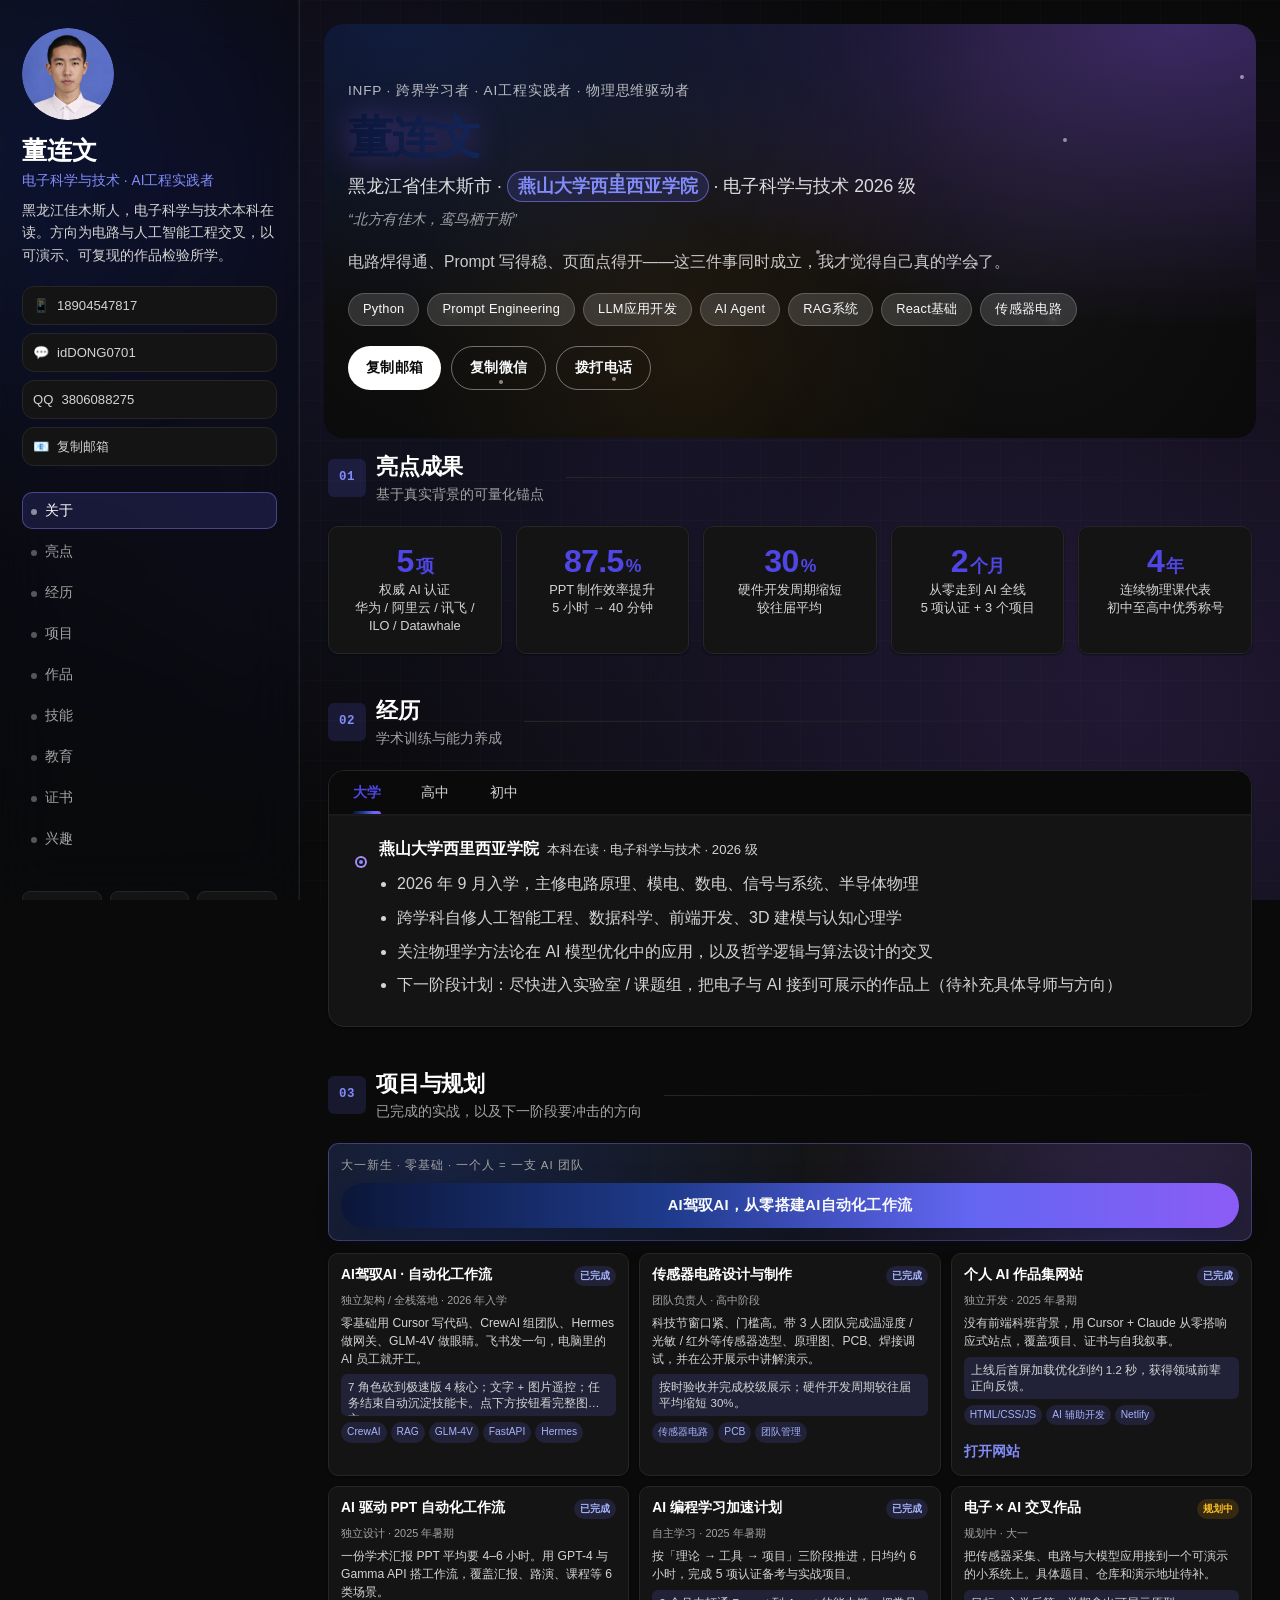
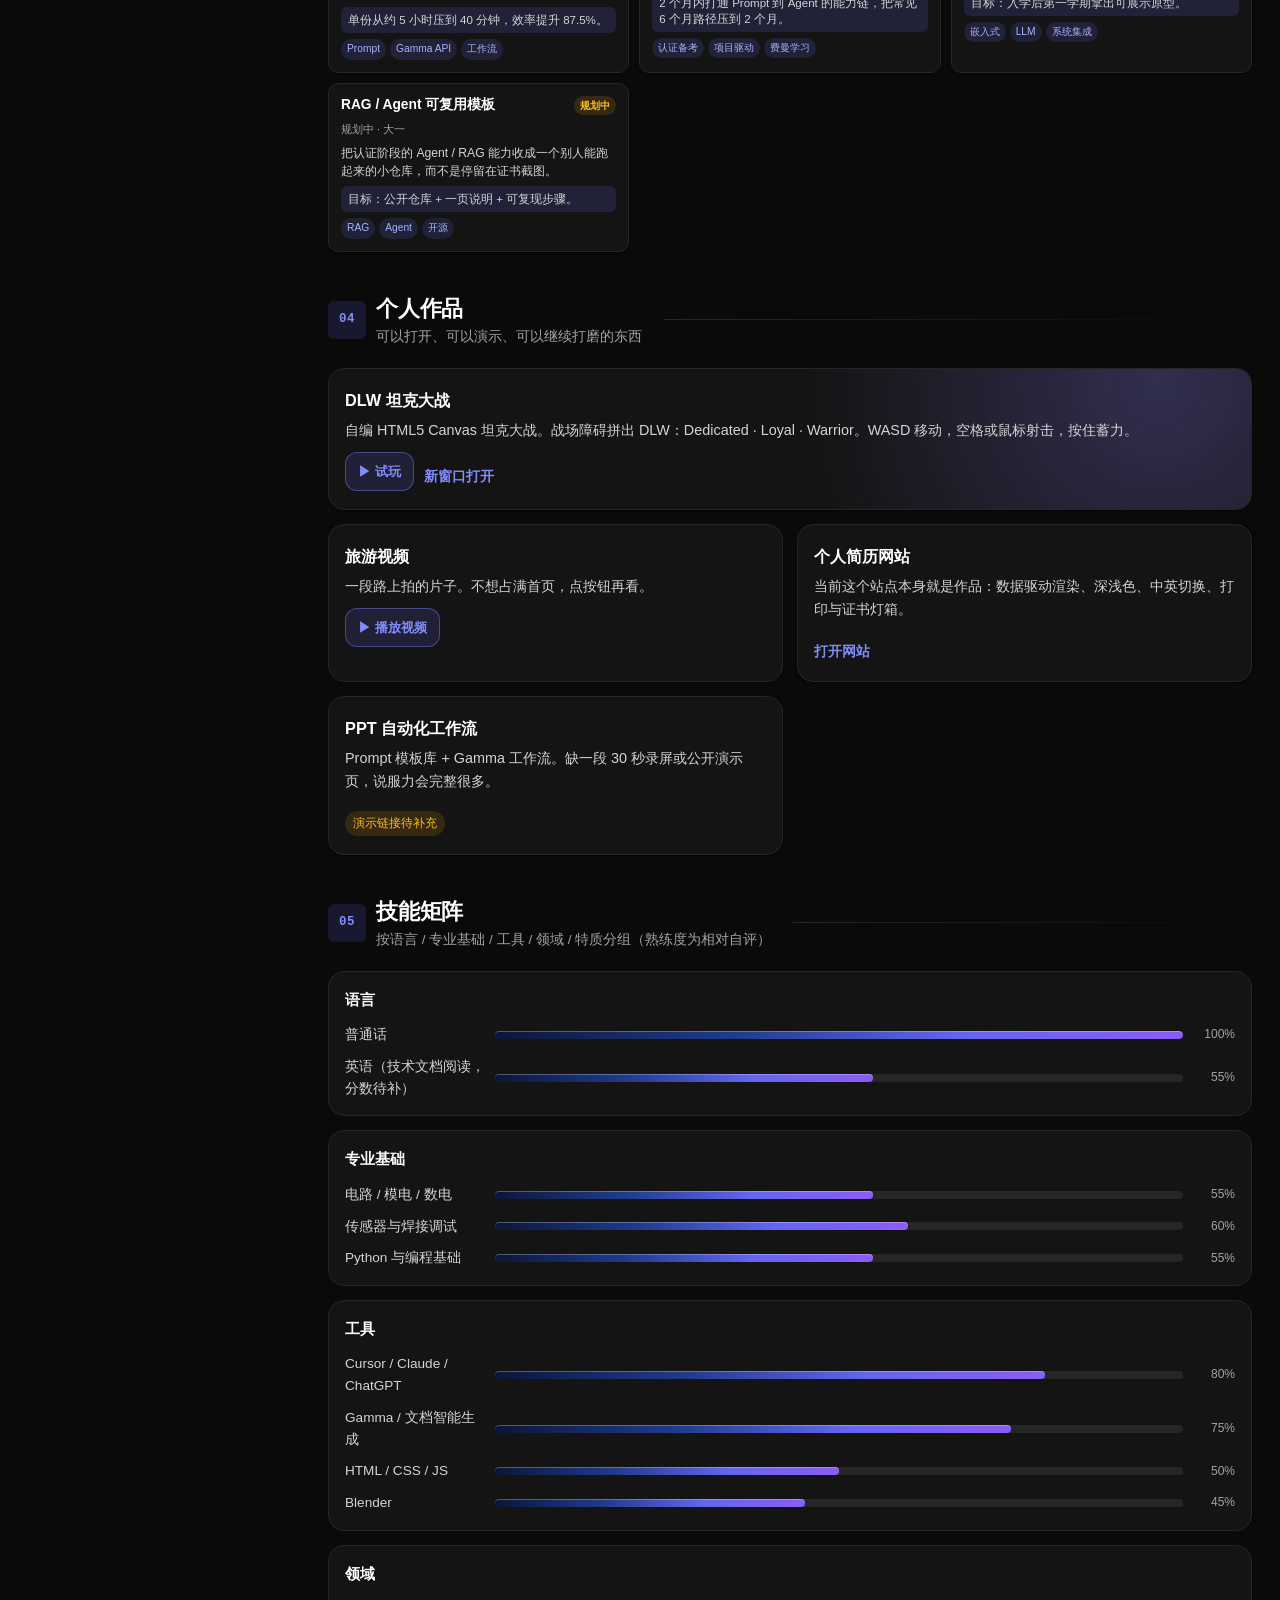
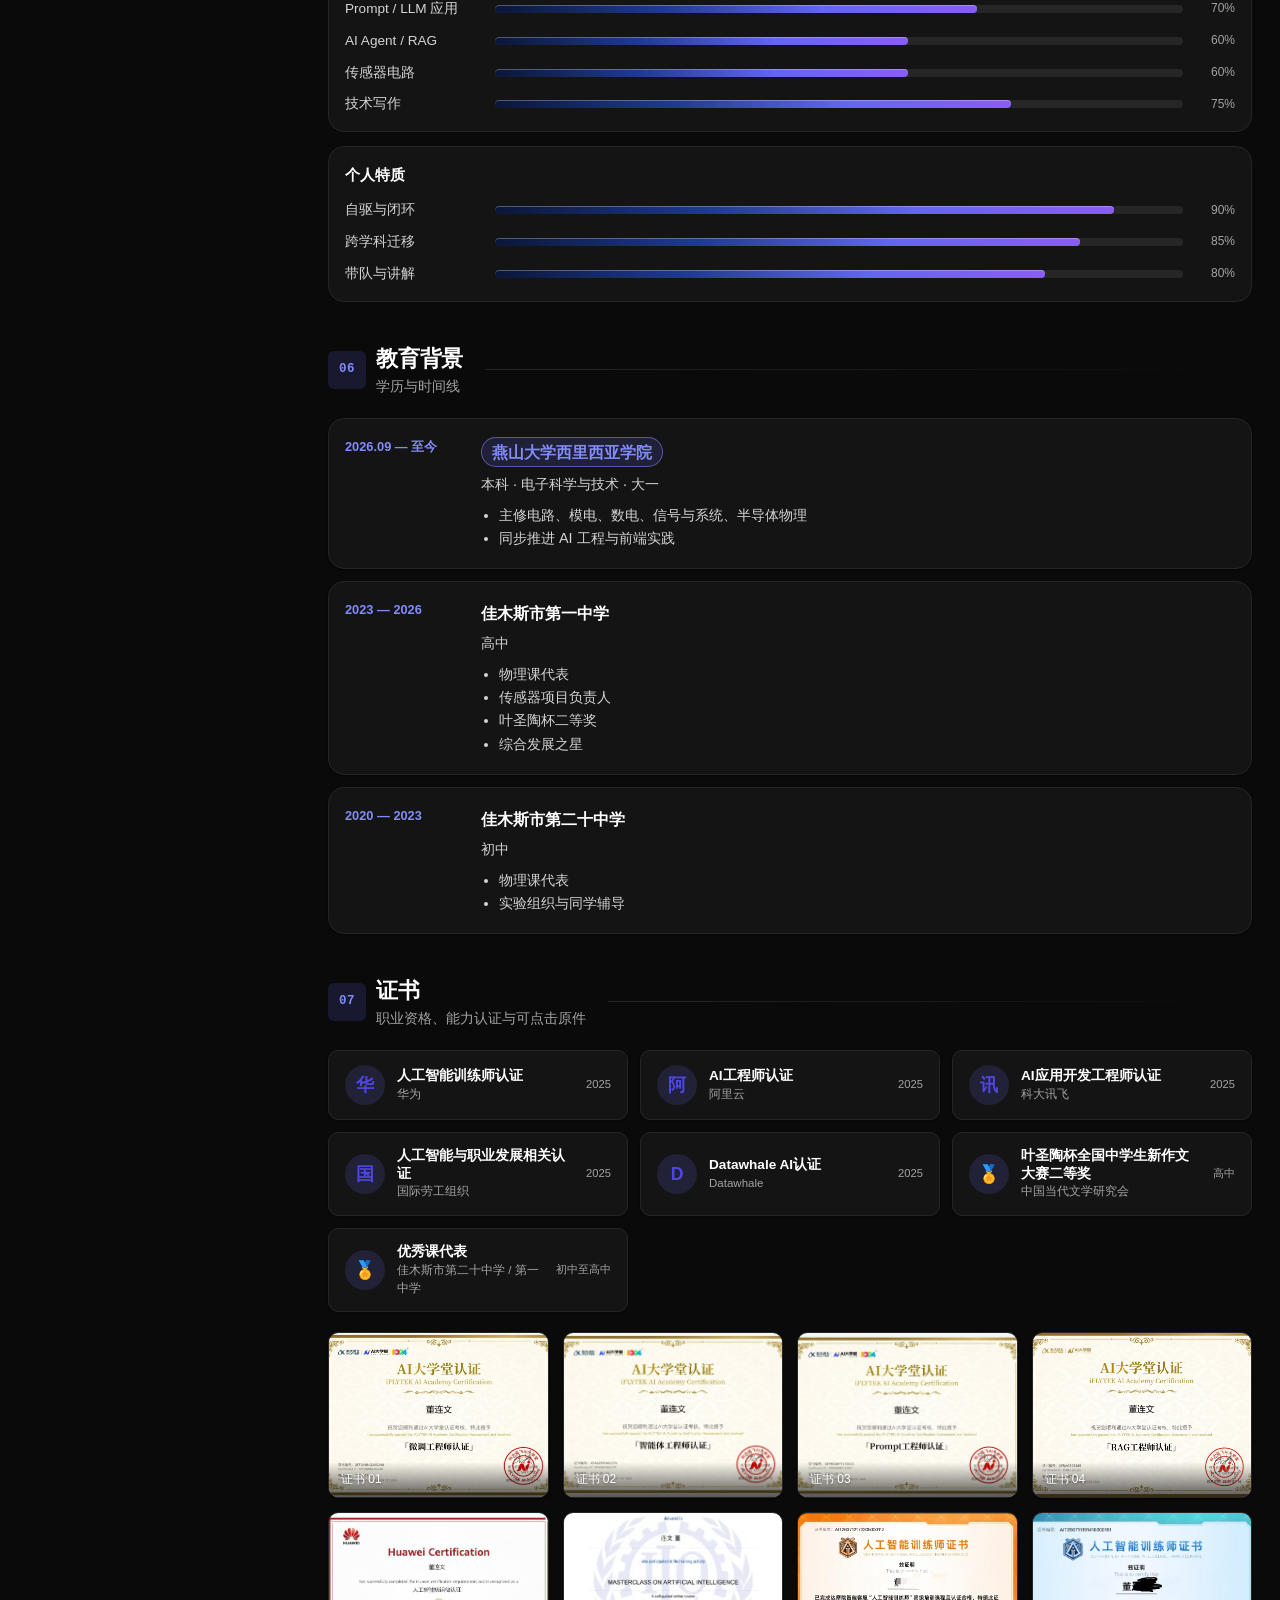
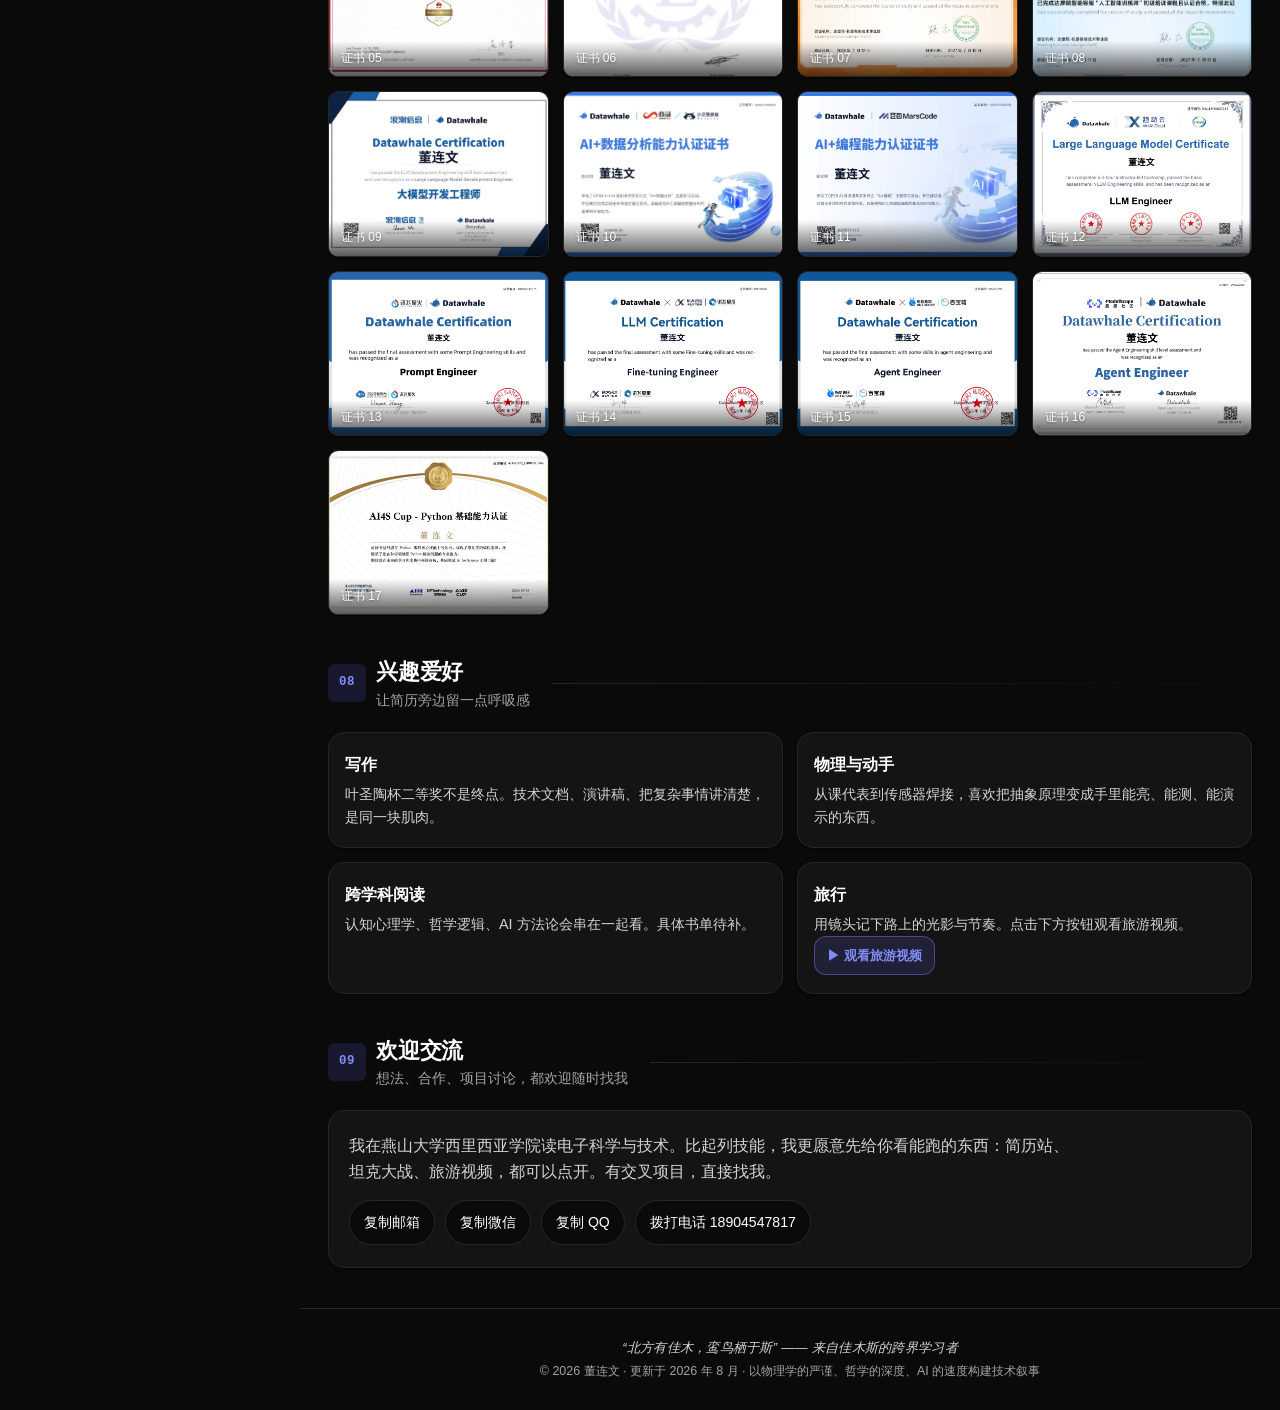
==== commit 464d2cdc: "Use the navy-to-cyber-purple sweep from the workflow button as the site theme. Co-authored-by: Curso" ====
--- a/index.html
+++ b/index.html
@@ -20,9 +20,9 @@
     <meta name="twitter:description" content="电子科学与技术本科生，AI工程实践者，5项权威认证，硬件与AI交叉实践">
     <meta name="twitter:image" content="images/45.jpg">
 
-    <link rel="icon" type="image/svg+xml" href="favicon.svg?v=cyber-violet">
+    <link rel="icon" type="image/svg+xml" href="favicon.svg?v=space-violet">
     <link rel="apple-touch-icon" href="images/45.jpg">
-    <link rel="stylesheet" href="css/style.css?v=compact-cards">
+    <link rel="stylesheet" href="css/style.css?v=space-violet">
 
     <script type="application/ld+json">
     {
@@ -331,6 +331,6 @@
         <div class="lightbox-counter" id="lightboxCounter"></div>
     </div>
 
-    <script src="js/main.js?v=compact-cards" defer></script>
+    <script src="js/main.js?v=space-violet" defer></script>
 </body>
 </html>
--- a/css/style.css
+++ b/css/style.css
@@ -1,12 +1,12 @@
 ﻿:root {
-            --primary: #a78bfa;
-            --primary-deep: #7c3aed;
-            --primary-light: #c4b5fd;
-            --primary-bg: rgba(139, 92, 246, 0.16);
+            --primary: #818cf8;
+            --primary-deep: #4f46e5;
+            --primary-light: #a78bfa;
+            --primary-bg: rgba(99, 102, 241, 0.16);
             --violet: #8b5cf6;
             --violet-deep: #6366f1;
-            --violet-bg: rgba(139, 92, 246, 0.18);
-            --theme-gradient: linear-gradient(135deg, #083344 0%, #0e7490 42%, #6366f1 78%, #8b5cf6 100%);
+            --violet-bg: rgba(139, 92, 246, 0.16);
+            --theme-gradient: linear-gradient(90deg, #0b1638 0%, #1e3a8a 36%, #6366f1 70%, #8b5cf6 100%);
             --accent: #F59E0B;
             --accent-light: rgba(245, 158, 11, 0.15);
             --accent-deep: #FBBF24;
@@ -32,20 +32,20 @@
             --nav-height: 60px;
             --sidebar-width: 300px;
             --sidebar-bg: rgba(8, 12, 16, 0.38);
-            --hero-gradient: radial-gradient(ellipse at 12% 0%, #083344 0%, transparent 48%), radial-gradient(ellipse at 88% 0%, rgba(124, 58, 237, 0.42) 0%, transparent 52%), #0A0A0A;
+            --hero-gradient: radial-gradient(ellipse at 8% 0%, #0b1638 0%, transparent 50%), radial-gradient(ellipse at 92% 0%, rgba(139, 92, 246, 0.38) 0%, transparent 52%), #0A0A0A;
             --hero-pattern-opacity: 0.08;
             --card-hover-lift: -4px;
             --timeline-line: #404040;
-            --badge-ai-bg: rgba(139, 92, 246, 0.16);
-            --badge-ai-text: #c4b5fd;
-            --badge-frontend-bg: rgba(99, 102, 241, 0.16);
-            --badge-frontend-text: #a5b4fc;
+            --badge-ai-bg: rgba(99, 102, 241, 0.16);
+            --badge-ai-text: #a5b4fc;
+            --badge-frontend-bg: rgba(139, 92, 246, 0.16);
+            --badge-frontend-text: #c4b5fd;
             --badge-hardware-bg: rgba(245, 158, 11, 0.12);
             --badge-hardware-text: #FBBF24;
             --badge-soft-bg: rgba(34, 197, 94, 0.12);
             --badge-soft-text: #4ADE80;
             --progress-track: #262626;
-            --progress-fill: linear-gradient(90deg, #083344 0%, #0e7490 32%, #6366f1 68%, #8b5cf6 100%);
+            --progress-fill: linear-gradient(90deg, #0b1638 0%, #1e3a8a 34%, #6366f1 68%, #8b5cf6 100%);
             --toast-bg: #FFFFFF;
             --toast-text: #0A0A0A;
         }
@@ -63,28 +63,28 @@
             --shadow: 0 4px 10px rgba(15, 23, 42, 0.08);
             --shadow-md: 0 10px 20px rgba(15, 23, 42, 0.1);
             --shadow-lg: 0 18px 36px rgba(15, 23, 42, 0.12);
-            --primary: #6d28d9;
-            --primary-deep: #5b21b6;
+            --primary: #4f46e5;
+            --primary-deep: #3730a3;
             --primary-light: #7c3aed;
-            --primary-bg: rgba(124, 58, 237, 0.1);
+            --primary-bg: rgba(79, 70, 229, 0.1);
             --violet: #7c3aed;
             --violet-deep: #6366f1;
-            --theme-gradient: linear-gradient(135deg, #0e7490 0%, #0891b2 28%, #6366f1 64%, #7c3aed 100%);
+            --theme-gradient: linear-gradient(90deg, #1e3a8a 0%, #4f46e5 48%, #7c3aed 100%);
             --accent-light: rgba(245, 158, 11, 0.12);
             --timeline-line: #d1d5db;
-            --badge-ai-bg: rgba(124, 58, 237, 0.1);
-            --badge-ai-text: #6d28d9;
-            --badge-frontend-bg: rgba(99, 102, 241, 0.1);
-            --badge-frontend-text: #4338ca;
+            --badge-ai-bg: rgba(79, 70, 229, 0.1);
+            --badge-ai-text: #3730a3;
+            --badge-frontend-bg: rgba(124, 58, 237, 0.1);
+            --badge-frontend-text: #6d28d9;
             --badge-hardware-bg: rgba(217, 119, 6, 0.12);
             --badge-hardware-text: #b45309;
             --badge-soft-bg: rgba(22, 163, 74, 0.1);
             --badge-soft-text: #15803d;
             --progress-track: #e5e7eb;
-            --progress-fill: linear-gradient(90deg, #0e7490 0%, #6366f1 48%, #7c3aed 100%);
+            --progress-fill: linear-gradient(90deg, #1e3a8a 0%, #4f46e5 50%, #7c3aed 100%);
             --toast-bg: #111827;
             --toast-text: #ffffff;
-            --hero-gradient: radial-gradient(ellipse at 12% 0%, #ecfeff 0%, transparent 48%), radial-gradient(ellipse at 88% 0%, #ede9fe 0%, transparent 52%), #f4f7fb;
+            --hero-gradient: radial-gradient(ellipse at 8% 0%, #e0e7ff 0%, transparent 48%), radial-gradient(ellipse at 92% 0%, #ede9fe 0%, transparent 52%), #f4f7fb;
             --hero-pattern-opacity: 0.12;
             --sidebar-bg: rgba(255, 255, 255, 0.46);
             --violet-bg: rgba(124, 58, 237, 0.08);
@@ -104,22 +104,22 @@
             --shadow: 0 4px 6px -1px rgba(0, 0, 0, 0.5), 0 2px 4px -2px rgba(0, 0, 0, 0.4);
             --shadow-md: 0 10px 15px -3px rgba(0, 0, 0, 0.6), 0 4px 6px -4px rgba(0, 0, 0, 0.4);
             --shadow-lg: 0 20px 25px -5px rgba(0, 0, 0, 0.7), 0 8px 10px -6px rgba(0, 0, 0, 0.5);
-            --primary-bg: rgba(139, 92, 246, 0.16);
+            --primary-bg: rgba(99, 102, 241, 0.16);
             --accent-light: rgba(245, 158, 11, 0.15);
             --timeline-line: #404040;
-            --badge-ai-bg: rgba(139, 92, 246, 0.16);
-            --badge-ai-text: #c4b5fd;
-            --badge-frontend-bg: rgba(99, 102, 241, 0.16);
-            --badge-frontend-text: #a5b4fc;
+            --badge-ai-bg: rgba(99, 102, 241, 0.16);
+            --badge-ai-text: #a5b4fc;
+            --badge-frontend-bg: rgba(139, 92, 246, 0.16);
+            --badge-frontend-text: #c4b5fd;
             --badge-hardware-bg: rgba(245, 158, 11, 0.12);
             --badge-hardware-text: #FBBF24;
             --badge-soft-bg: rgba(34, 197, 94, 0.12);
             --badge-soft-text: #4ADE80;
             --progress-track: #262626;
-            --progress-fill: linear-gradient(90deg, #083344 0%, #0e7490 32%, #6366f1 68%, #8b5cf6 100%);
+            --progress-fill: linear-gradient(90deg, #0b1638 0%, #1e3a8a 34%, #6366f1 68%, #8b5cf6 100%);
             --toast-bg: #FFFFFF;
             --toast-text: #0A0A0A;
-            --hero-gradient: radial-gradient(ellipse at 12% 0%, #083344 0%, transparent 48%), radial-gradient(ellipse at 88% 0%, rgba(124, 58, 237, 0.42) 0%, transparent 52%), #0A0A0A;
+            --hero-gradient: radial-gradient(ellipse at 8% 0%, #0b1638 0%, transparent 50%), radial-gradient(ellipse at 92% 0%, rgba(139, 92, 246, 0.38) 0%, transparent 52%), #0A0A0A;
             --hero-pattern-opacity: 0.08;
         }
 
@@ -167,18 +167,18 @@
             position: fixed;
             inset: 0;
             background-image:
-                radial-gradient(ellipse 38% 70% at 0% 18%, rgba(14, 116, 144, 0.16) 0%, transparent 60%),
-                radial-gradient(circle at 18% 22%, rgba(99, 102, 241, 0.10) 0%, transparent 52%),
-                radial-gradient(circle at 86% 78%, rgba(139, 92, 246, 0.16) 0%, transparent 55%),
-                radial-gradient(circle at 50% 50%, rgba(124, 58, 237, 0.06) 0%, transparent 70%);
+                radial-gradient(ellipse 40% 72% at 0% 16%, rgba(30, 58, 138, 0.28) 0%, transparent 60%),
+                radial-gradient(circle at 18% 22%, rgba(79, 70, 229, 0.10) 0%, transparent 52%),
+                radial-gradient(circle at 88% 78%, rgba(139, 92, 246, 0.18) 0%, transparent 55%),
+                radial-gradient(circle at 50% 50%, rgba(99, 102, 241, 0.06) 0%, transparent 70%);
             pointer-events: none;
             z-index: 0;
         }
         [data-theme="light"] body::before {
             background-image:
-                radial-gradient(ellipse 38% 70% at 0% 18%, rgba(14, 116, 144, 0.10) 0%, transparent 60%),
-                radial-gradient(circle at 18% 22%, rgba(99, 102, 241, 0.08) 0%, transparent 52%),
-                radial-gradient(circle at 86% 78%, rgba(124, 58, 237, 0.14) 0%, transparent 55%);
+                radial-gradient(ellipse 40% 72% at 0% 16%, rgba(30, 58, 138, 0.12) 0%, transparent 60%),
+                radial-gradient(circle at 18% 22%, rgba(79, 70, 229, 0.08) 0%, transparent 52%),
+                radial-gradient(circle at 88% 78%, rgba(124, 58, 237, 0.14) 0%, transparent 55%);
         }
         [data-theme="light"] .sidebar {
             border-right-color: rgba(15, 23, 42, 0.08);
@@ -778,7 +778,7 @@
             left: 20px;
             right: 20px;
             height: 2.5px;
-            background: var(--primary);
+            background: var(--theme-gradient);
             border-radius: 3px 3px 0 0;
         }
         .tab-btn:focus-visible {
@@ -1720,7 +1720,7 @@
             background: rgba(255, 255, 255, 0.88);
         }
         [data-theme="light"] .gradient-text {
-            background: linear-gradient(135deg, #0e7490 0%, #6366f1 48%, #7c3aed 100%);
+            background: linear-gradient(90deg, #1e3a8a 0%, #4f46e5 50%, #7c3aed 100%);
             -webkit-background-clip: text;
             background-clip: text;
             filter: none;
@@ -2310,8 +2310,8 @@
             border-radius: var(--radius);
             border: 1px solid color-mix(in srgb, var(--primary) 22%, var(--violet) 14%);
             background:
-                radial-gradient(circle at 12% 20%, rgba(8, 145, 178, 0.28), transparent 48%),
-                radial-gradient(circle at 88% 80%, rgba(139, 92, 246, 0.18), transparent 42%),
+                radial-gradient(circle at 12% 20%, rgba(30, 58, 138, 0.38), transparent 48%),
+                radial-gradient(circle at 88% 80%, rgba(139, 92, 246, 0.22), transparent 42%),
                 var(--bg-card);
         }
         .workflow-cta-kicker {
@@ -2328,7 +2328,7 @@
             width: 100%;
             padding: 11px 14px;
             border: 0;
-            border-radius: 12px;
+            border-radius: 999px;
             color: #f8fafc;
             font: inherit;
             font-size: 0.92rem;
@@ -2336,7 +2336,7 @@
             letter-spacing: 0.02em;
             cursor: pointer;
             background: var(--theme-gradient);
-            box-shadow: 0 8px 24px rgba(8, 51, 68, 0.4);
+            box-shadow: 0 8px 24px rgba(11, 22, 56, 0.5);
             transition: transform 0.22s ease, box-shadow 0.22s ease, filter 0.22s ease;
         }
         .workflow-cta:hover,
@@ -2344,10 +2344,10 @@
             transform: scale(1.035);
             filter: brightness(1.08);
             box-shadow:
-                0 0 0 1px rgba(167, 139, 250, 0.4),
-                0 0 22px rgba(34, 211, 238, 0.4),
-                0 0 28px rgba(139, 92, 246, 0.35),
-                0 10px 28px rgba(8, 51, 68, 0.45);
+                0 0 0 1px rgba(167, 139, 250, 0.45),
+                0 0 22px rgba(30, 58, 138, 0.45),
+                0 0 28px rgba(139, 92, 246, 0.4),
+                0 10px 28px rgba(11, 22, 56, 0.5);
             outline: none;
         }
         .workflow-cta:active {
@@ -2405,7 +2405,7 @@
             height: 42px;
             border: 2px solid rgba(167, 139, 250, 0.75);
             border-radius: 50%;
-            background: linear-gradient(135deg, #0e7490, #7c3aed);
+            background: var(--theme-gradient);
             color: #fff;
             font-size: 1.6rem;
             line-height: 1;
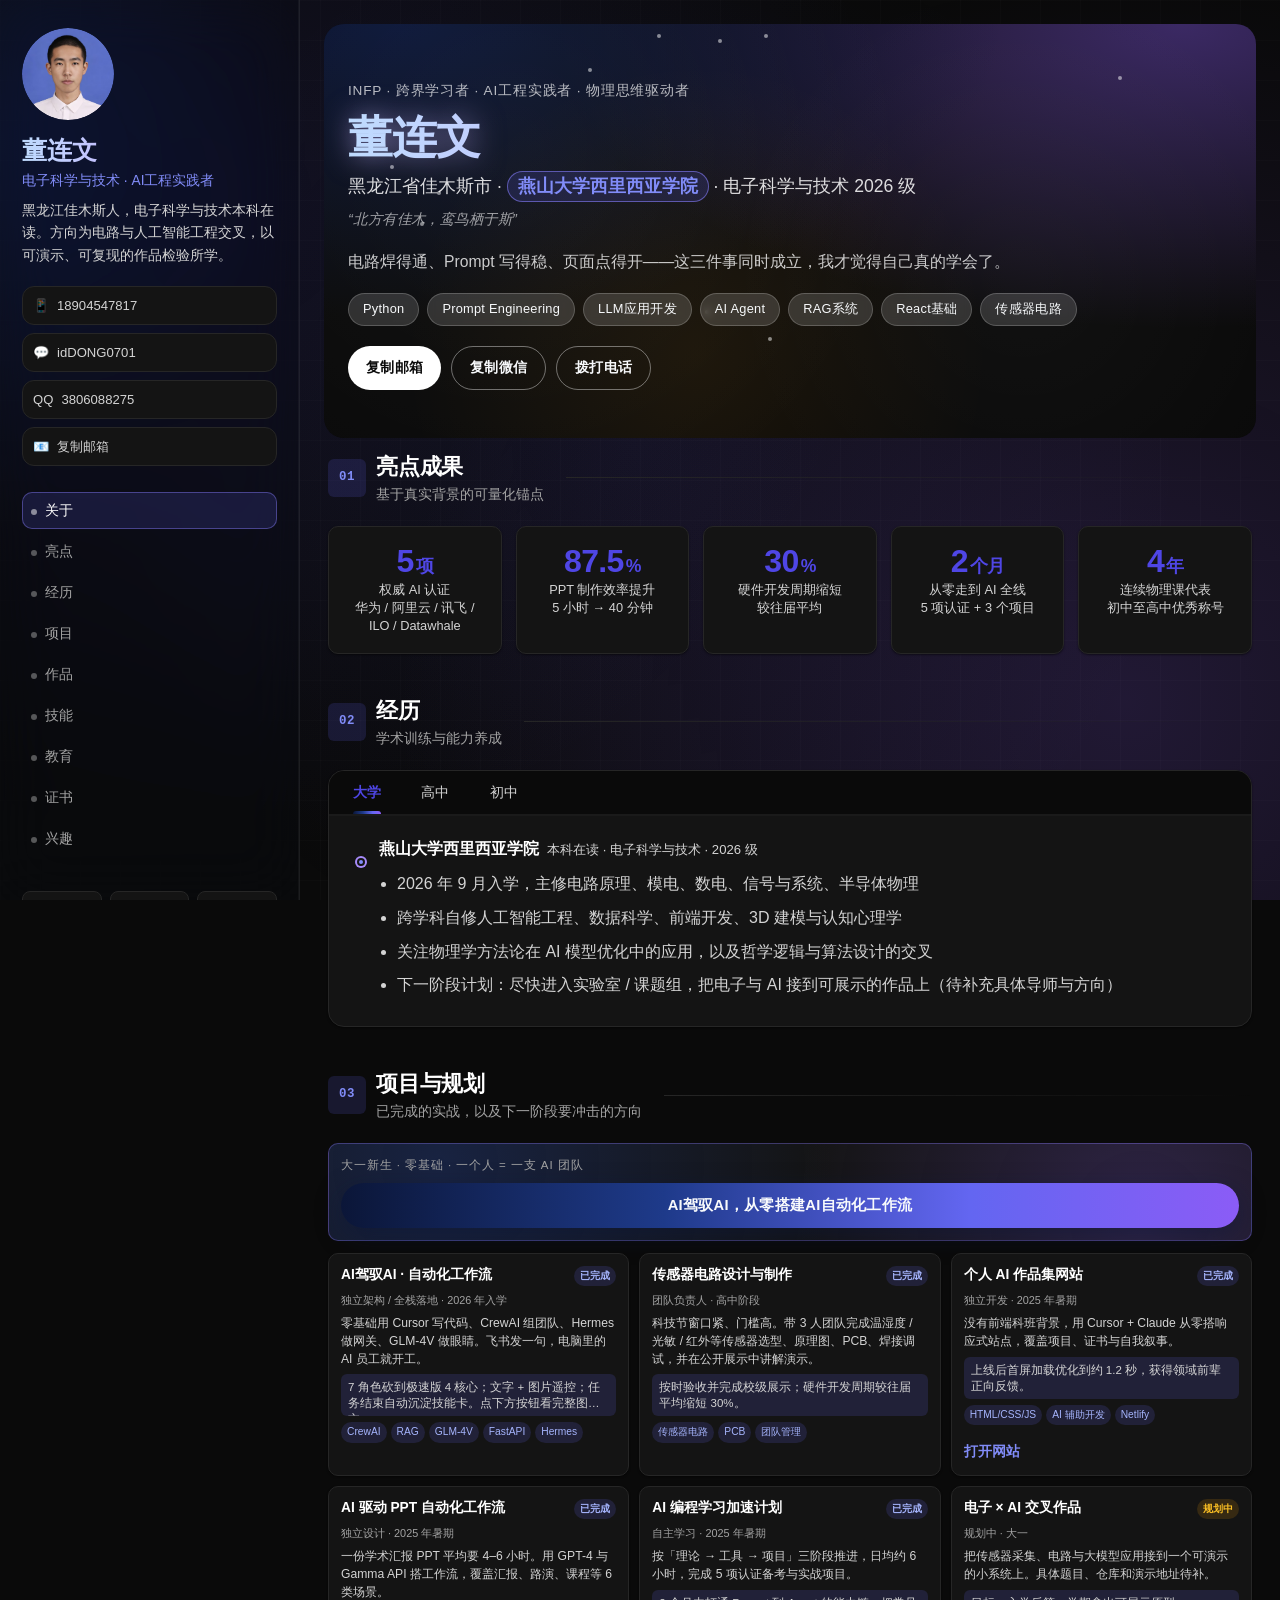
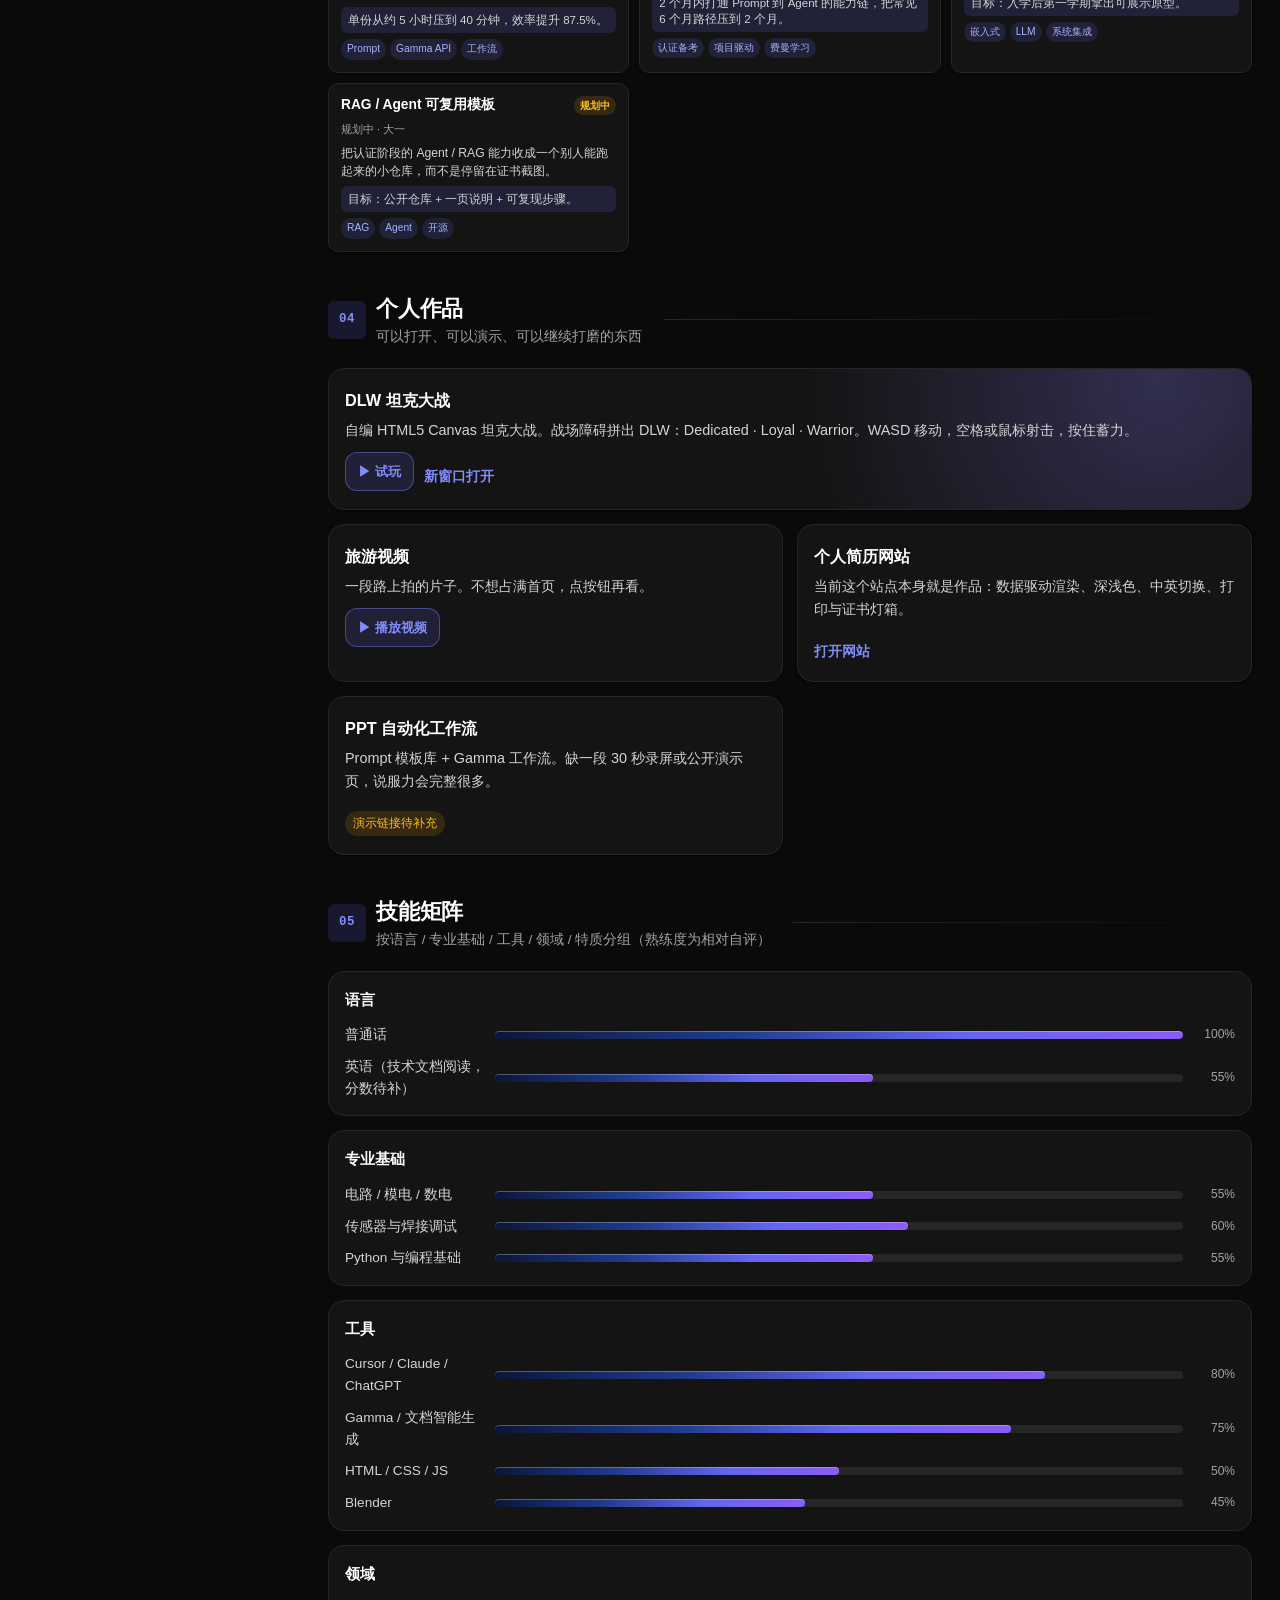
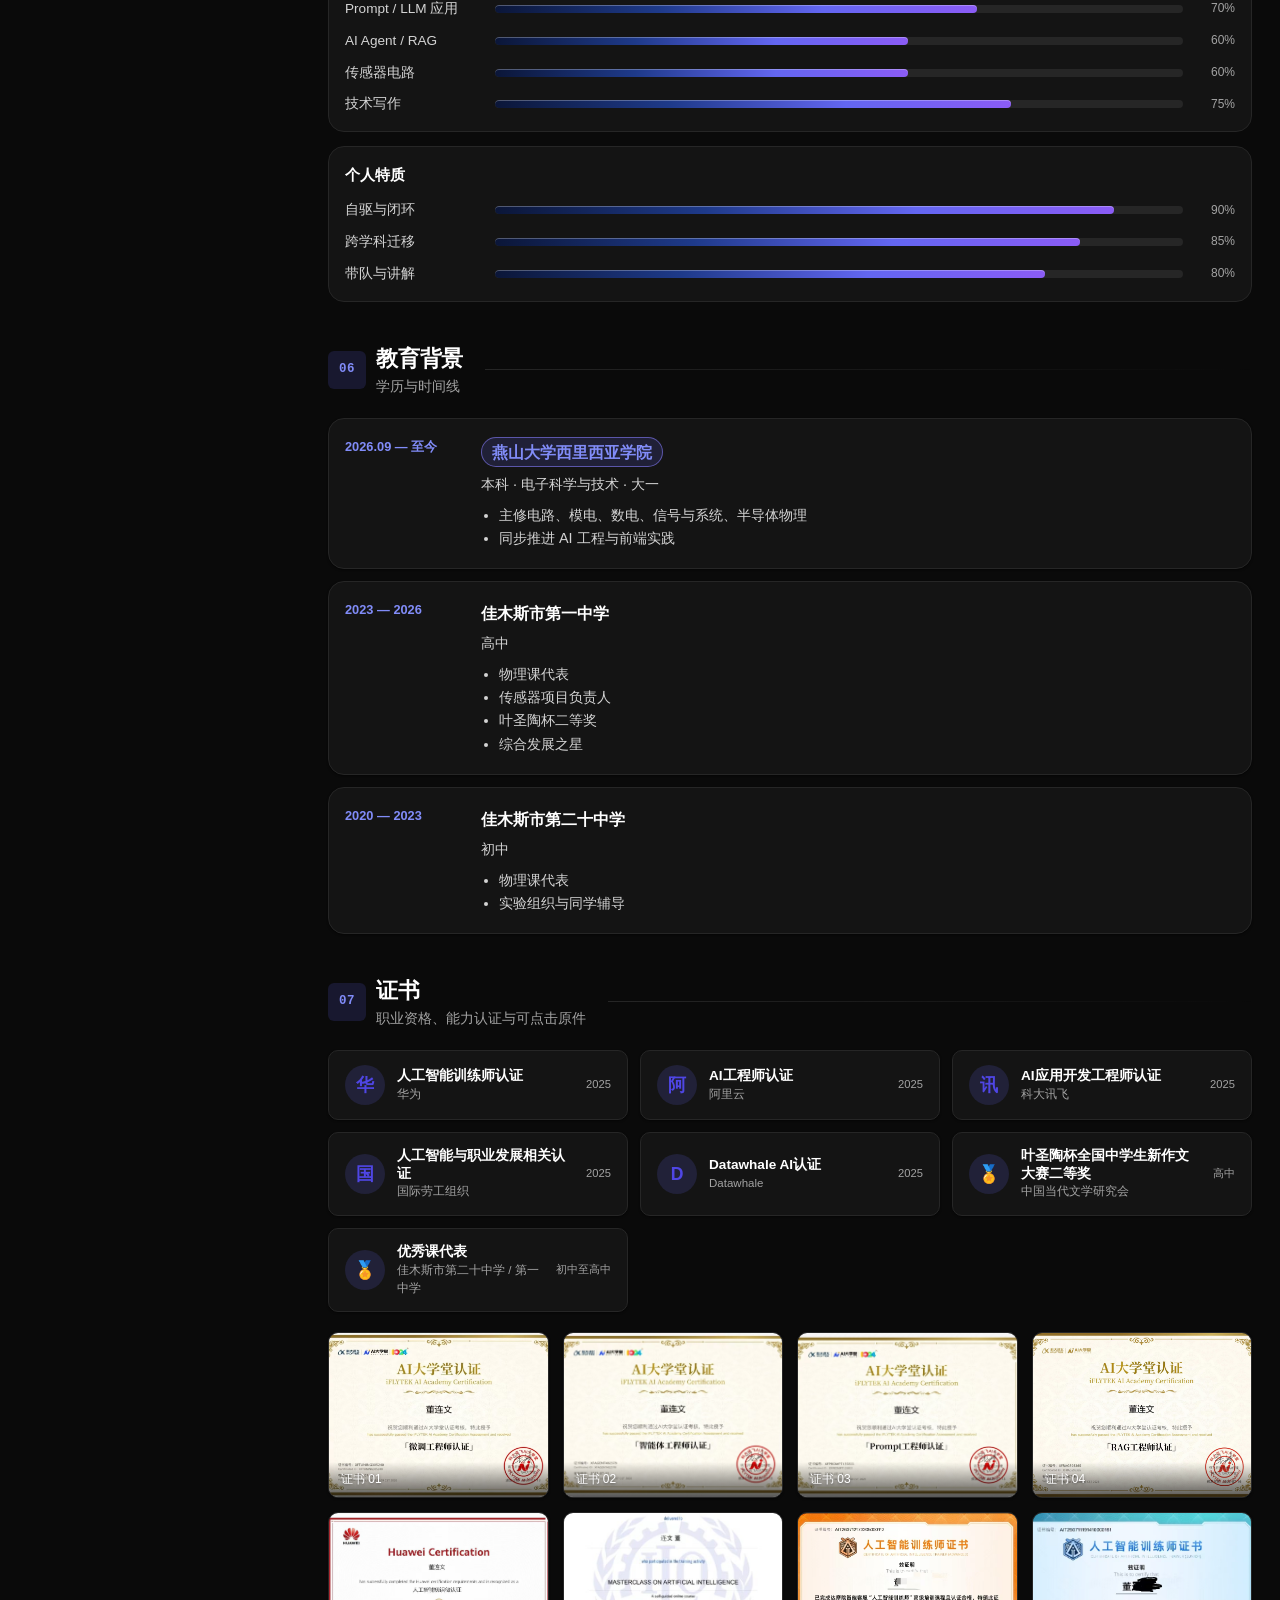
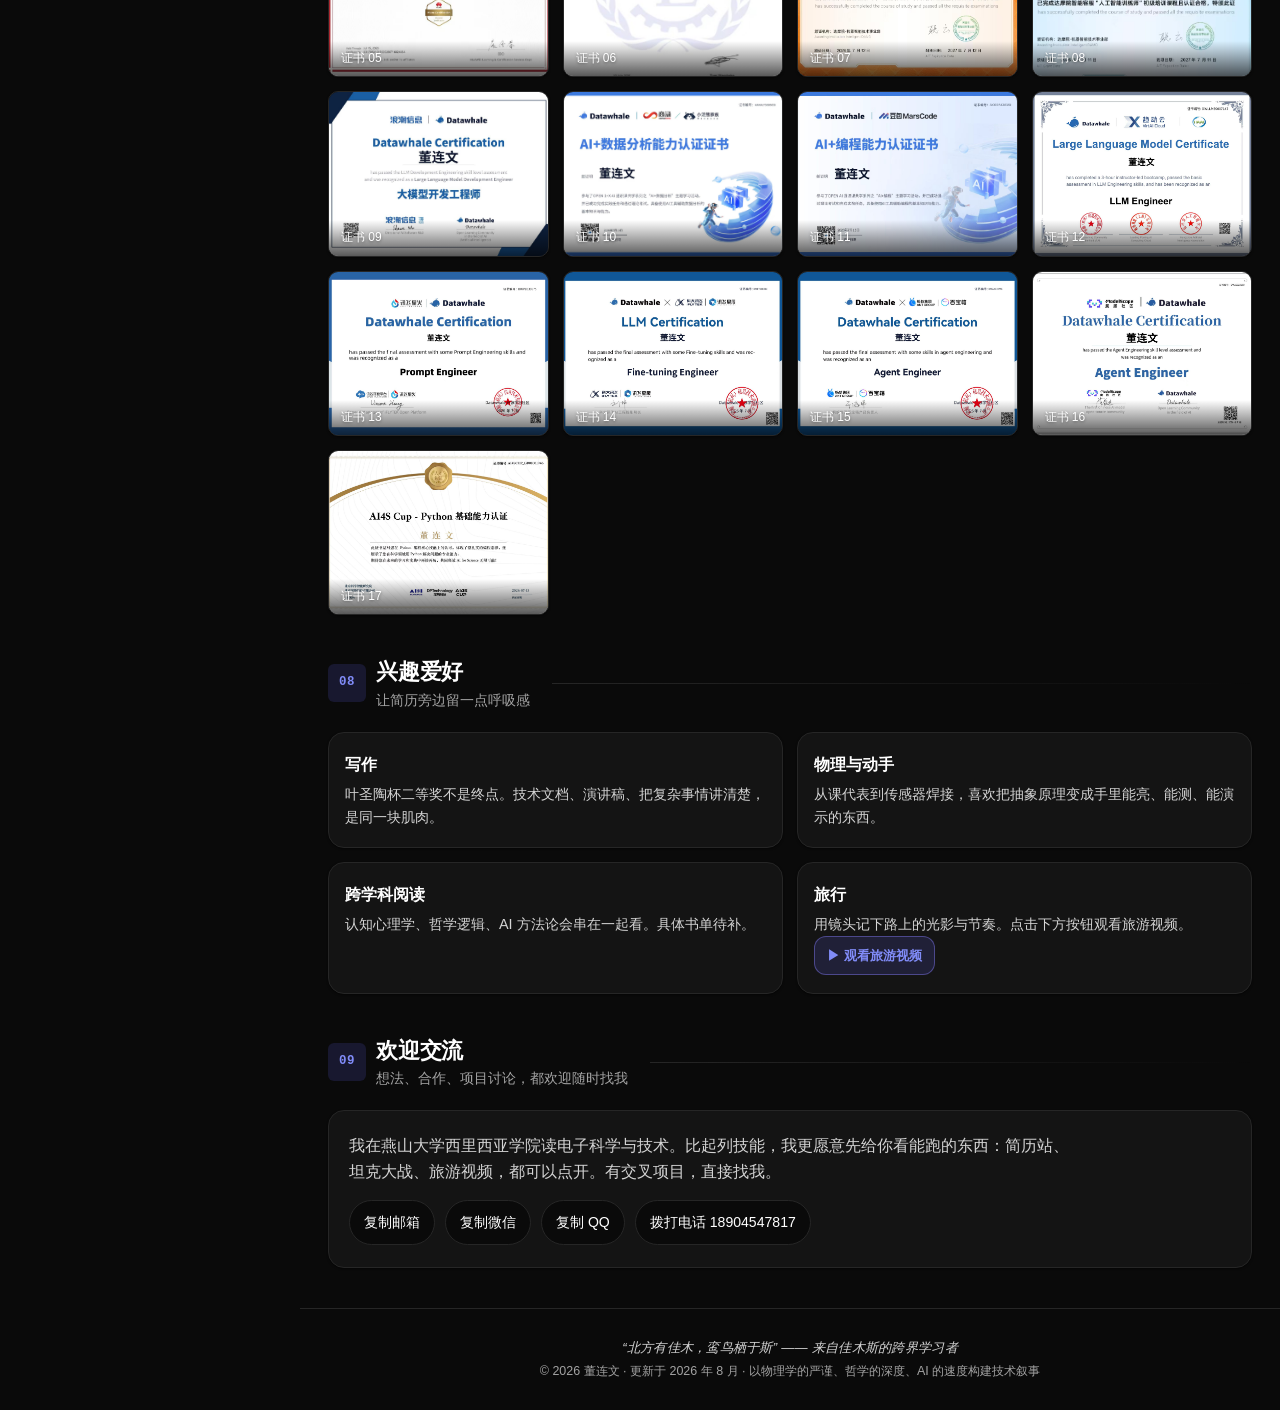
==== commit b4108588: "Brighten the name gradient and keep certificate photos visible in the gallery. Co-authored-by: Curso" ====
--- a/index.html
+++ b/index.html
@@ -22,7 +22,7 @@
 
     <link rel="icon" type="image/svg+xml" href="favicon.svg?v=space-violet">
     <link rel="apple-touch-icon" href="images/45.jpg">
-    <link rel="stylesheet" href="css/style.css?v=space-violet">
+    <link rel="stylesheet" href="css/style.css?v=name-photos">
 
     <script type="application/ld+json">
     {
@@ -331,6 +331,6 @@
         <div class="lightbox-counter" id="lightboxCounter"></div>
     </div>
 
-    <script src="js/main.js?v=space-violet" defer></script>
+    <script src="js/main.js?v=name-photos" defer></script>
 </body>
 </html>
--- a/css/style.css
+++ b/css/style.css
@@ -7,6 +7,7 @@
             --violet-deep: #6366f1;
             --violet-bg: rgba(139, 92, 246, 0.16);
             --theme-gradient: linear-gradient(90deg, #0b1638 0%, #1e3a8a 36%, #6366f1 70%, #8b5cf6 100%);
+            --text-gradient: linear-gradient(90deg, #bfdbfe 0%, #c4b5fd 45%, #f5d0fe 100%);
             --accent: #F59E0B;
             --accent-light: rgba(245, 158, 11, 0.15);
             --accent-deep: #FBBF24;
@@ -70,6 +71,7 @@
             --violet: #7c3aed;
             --violet-deep: #6366f1;
             --theme-gradient: linear-gradient(90deg, #1e3a8a 0%, #4f46e5 48%, #7c3aed 100%);
+            --text-gradient: linear-gradient(90deg, #1e3a8a 0%, #4f46e5 48%, #7c3aed 100%);
             --accent-light: rgba(245, 158, 11, 0.12);
             --timeline-line: #d1d5db;
             --badge-ai-bg: rgba(79, 70, 229, 0.1);
@@ -456,6 +458,7 @@
             letter-spacing: -0.02em;
             margin-bottom: 8px;
             line-height: 1.15;
+            color: #f5d0fe;
         }
         .hero-subtitle {
             font-size: 1.1rem;
@@ -1415,7 +1418,8 @@
             box-shadow: var(--shadow-sm);
             transition: all var(--transition);
             aspect-ratio: 4 / 3;
-            background: var(--bg);
+            min-height: 148px;
+            background: var(--bg-card);
         }
         .cert-gallery-item:hover {
             transform: translateY(-3px);
@@ -1423,9 +1427,12 @@
             border-color: var(--primary-light);
         }
         .cert-gallery-item img {
+            position: absolute;
+            inset: 0;
             width: 100%;
             height: 100%;
             object-fit: cover;
+            display: block;
             transition: transform 300ms ease;
         }
         .cert-gallery-item:hover img {
@@ -1436,6 +1443,7 @@
             bottom: 0;
             left: 0;
             right: 0;
+            z-index: 1;
             padding: 8px 12px;
             background: linear-gradient(transparent, rgba(0,0,0,0.65));
             color: #fff;
@@ -1565,11 +1573,12 @@
 
         /* ============ GRADIENT TEXT ============ */
         .gradient-text {
-            background: var(--theme-gradient);
+            background: var(--text-gradient);
             -webkit-background-clip: text;
             -webkit-text-fill-color: transparent;
             background-clip: text;
-            filter: drop-shadow(0 0 16px rgba(139, 92, 246, 0.38));
+            color: #f5d0fe;
+            filter: drop-shadow(0 0 14px rgba(196, 181, 253, 0.55));
         }
 
         /* ============ CARD SHIMMER ============ */
@@ -1596,10 +1605,11 @@
 
         /* ============ NAV BRAND ACCENT ============ */
         .nav-brand {
-            background: var(--theme-gradient);
+            background: var(--text-gradient);
             -webkit-background-clip: text;
             -webkit-text-fill-color: transparent;
             background-clip: text;
+            color: #f5d0fe;
         }
 
         /* ============ SECTION DECORATION ============ */
@@ -1720,9 +1730,10 @@
             background: rgba(255, 255, 255, 0.88);
         }
         [data-theme="light"] .gradient-text {
-            background: linear-gradient(90deg, #1e3a8a 0%, #4f46e5 50%, #7c3aed 100%);
+            background: var(--text-gradient);
             -webkit-background-clip: text;
             background-clip: text;
+            color: #3730a3;
             filter: none;
         }
 
@@ -2149,6 +2160,11 @@
                 font-size: 1.55rem;
                 line-height: 1.2;
                 margin-bottom: 4px;
+                background: var(--text-gradient);
+                -webkit-background-clip: text;
+                background-clip: text;
+                -webkit-text-fill-color: transparent;
+                color: #f5d0fe;
             }
             .sidebar-role {
                 color: var(--primary);
@@ -2486,10 +2502,11 @@
             display: block;
             width: 100%;
             height: auto;
+            min-height: 180px;
             max-height: 420px;
             object-fit: contain;
             background:
-                linear-gradient(135deg, rgba(8, 51, 68, 0.45), rgba(109, 40, 217, 0.22));
+                linear-gradient(135deg, rgba(11, 22, 56, 0.45), rgba(139, 92, 246, 0.22));
         }
         .workflow-shot-phone .workflow-shot-img {
             max-height: 520px;
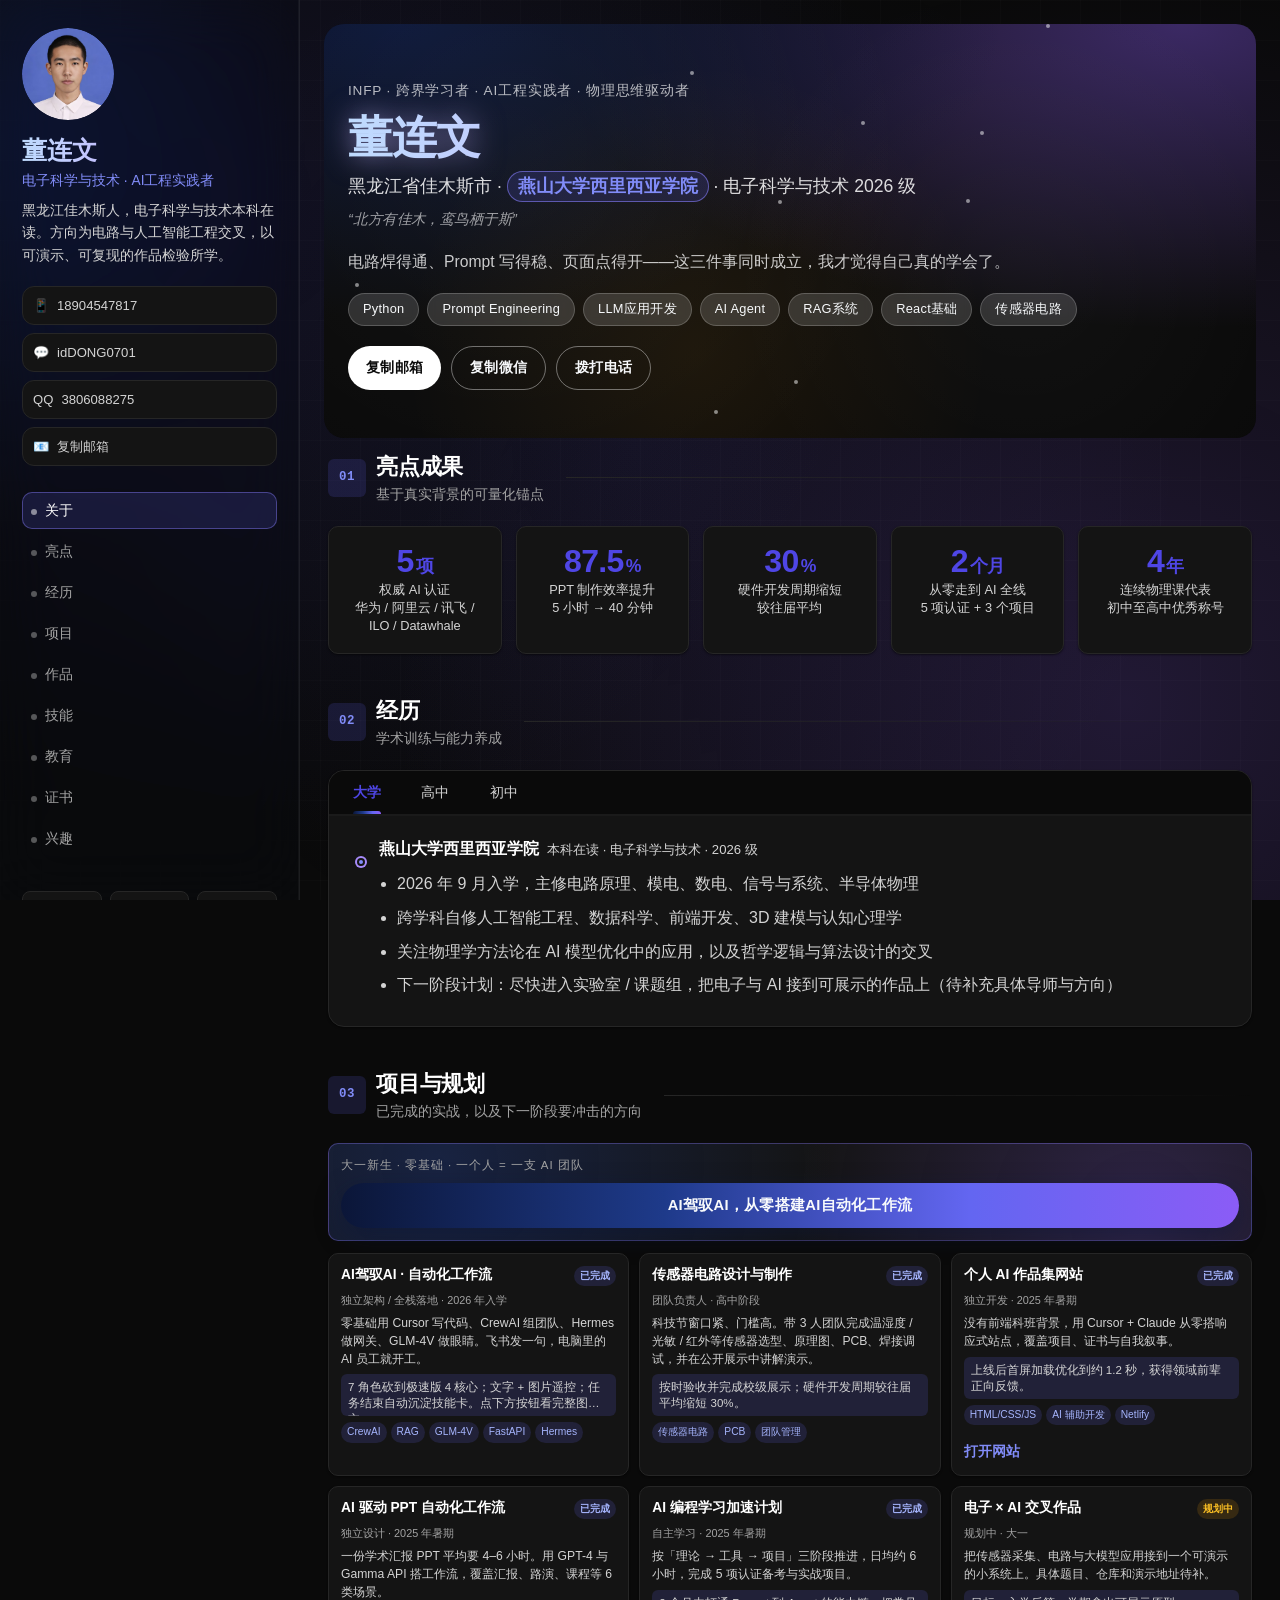
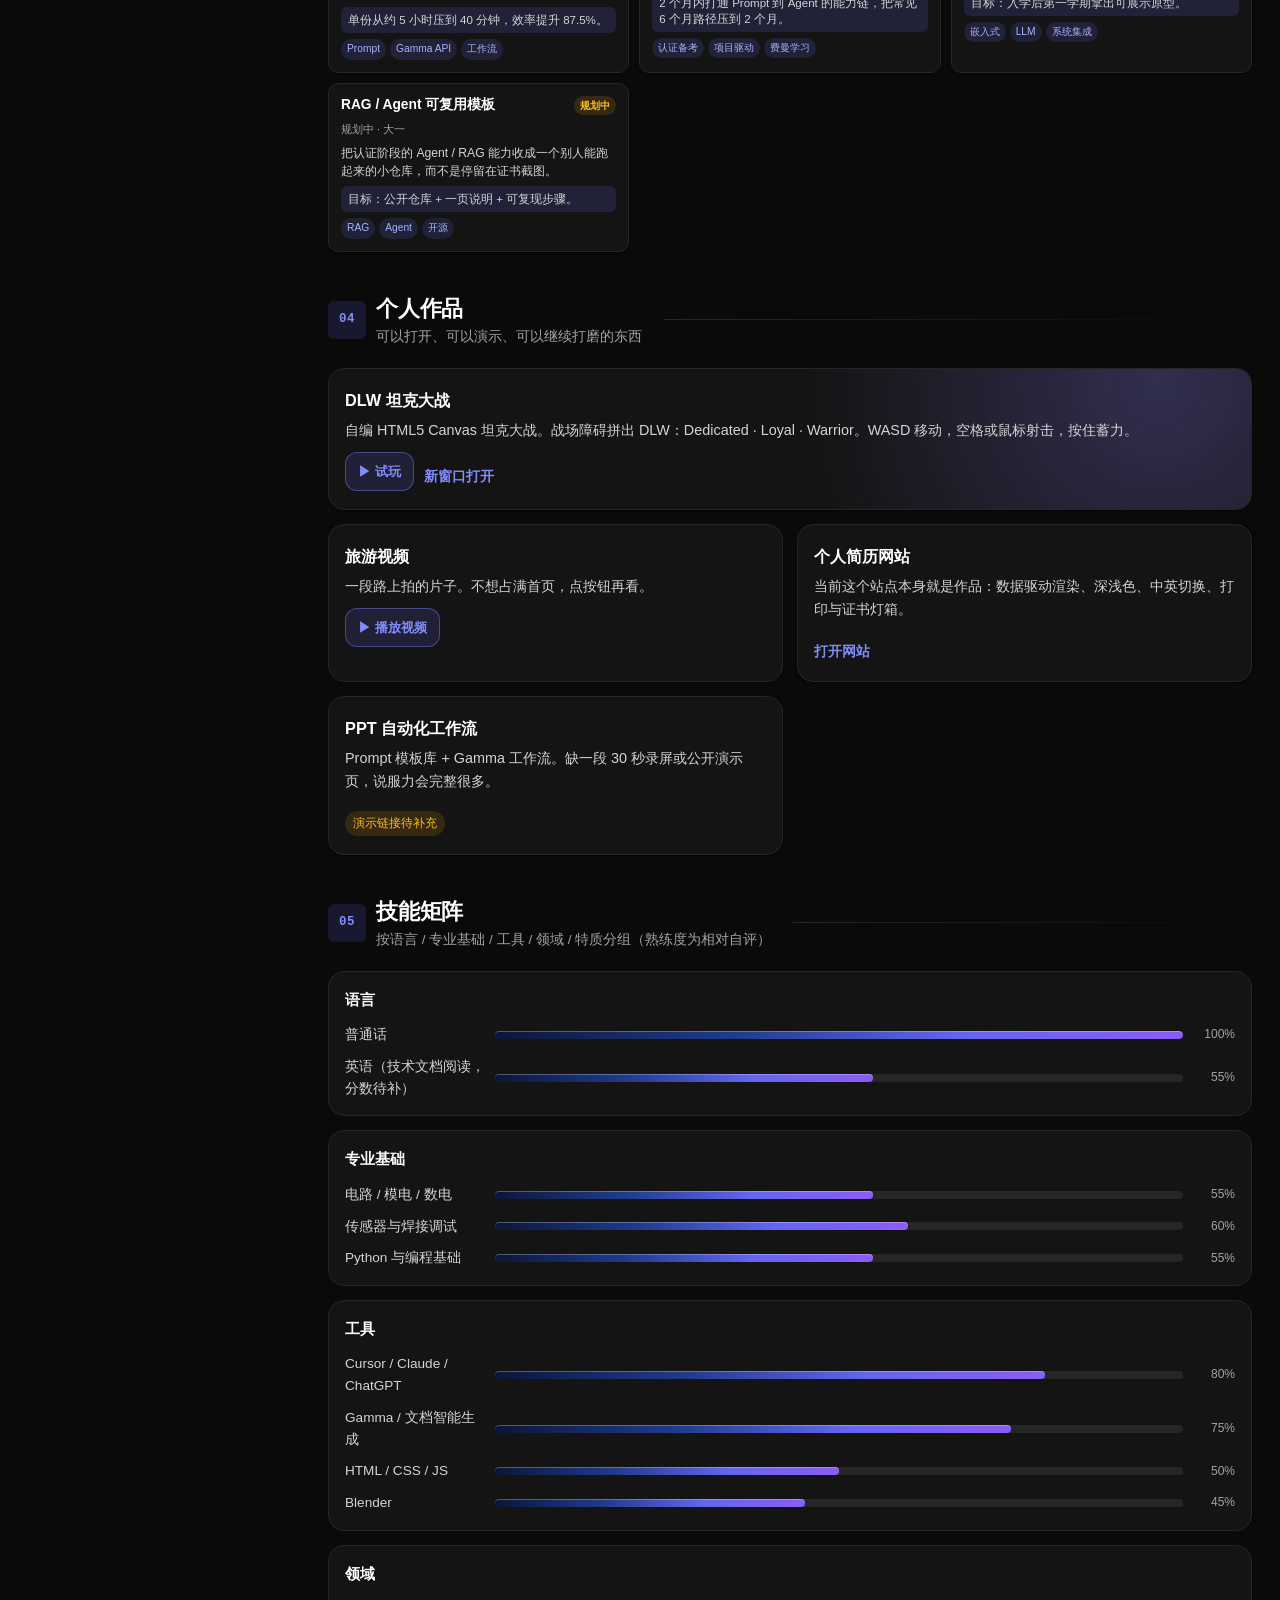
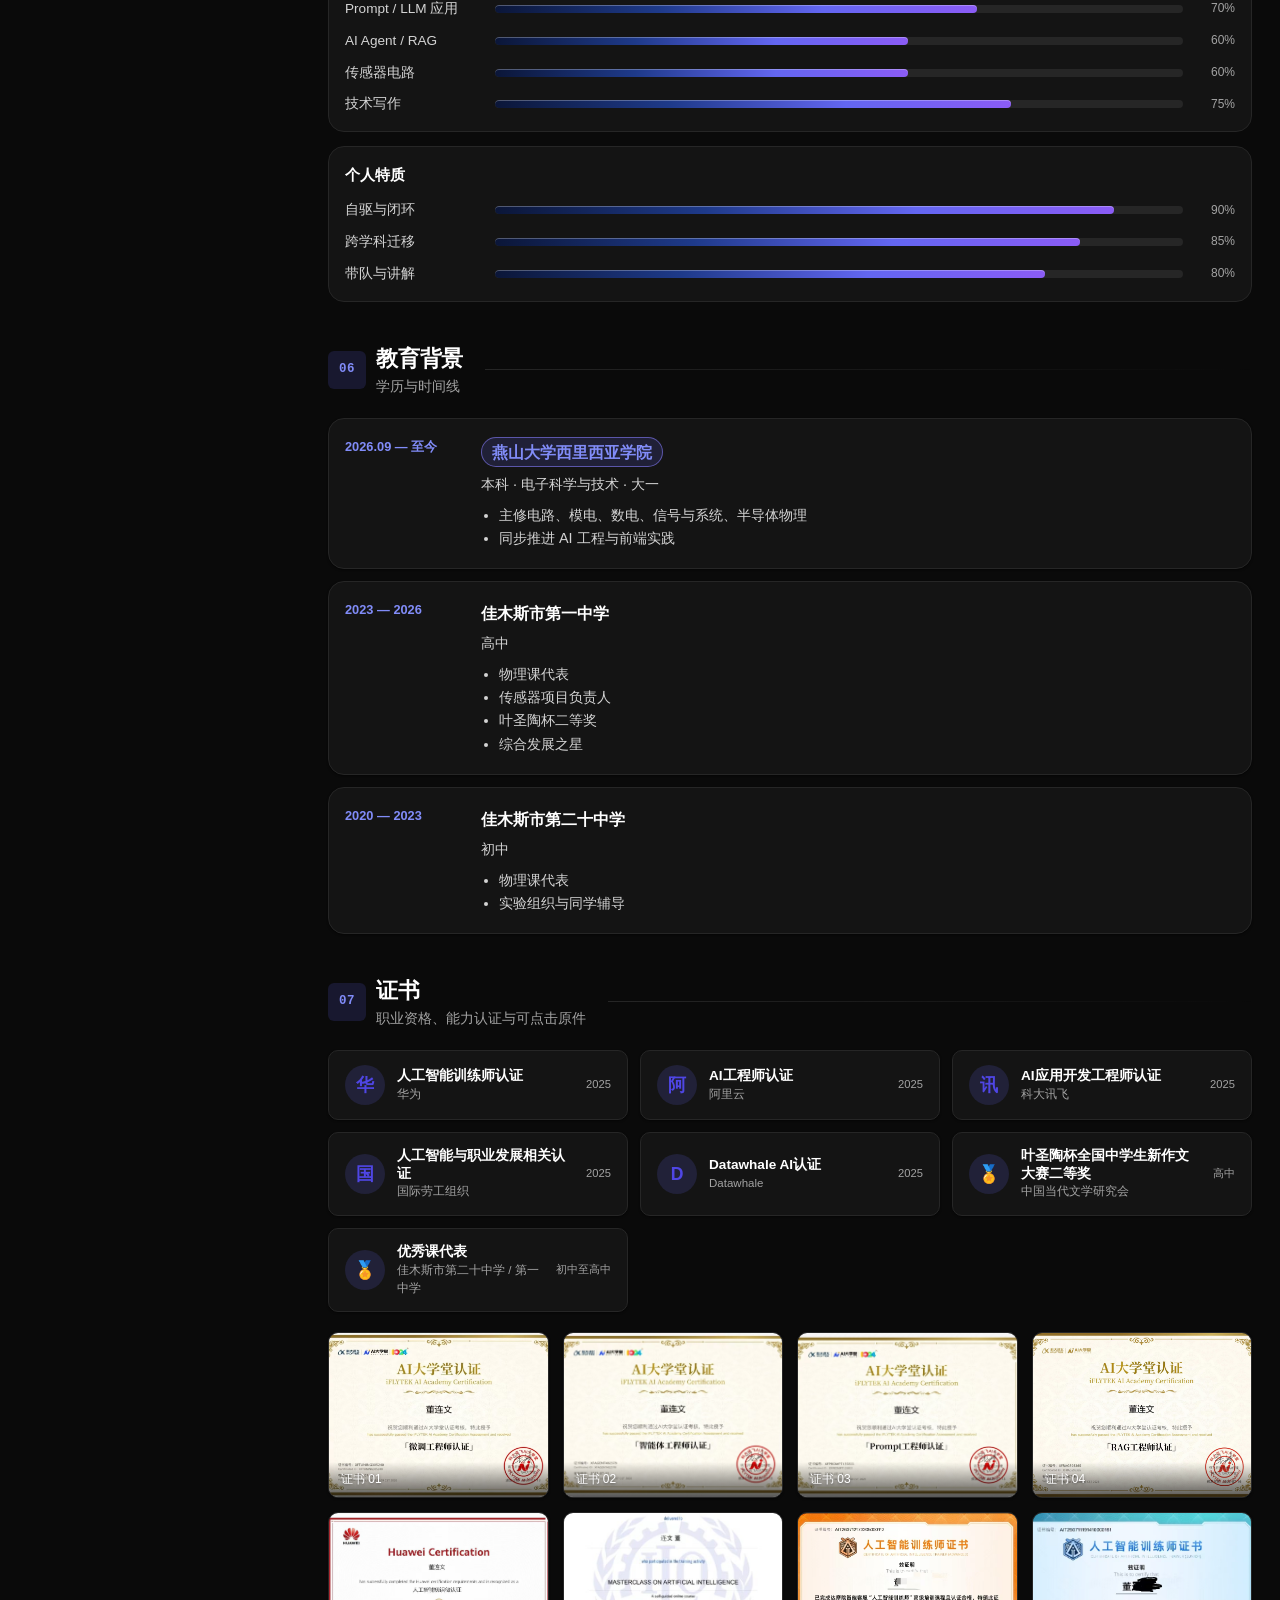
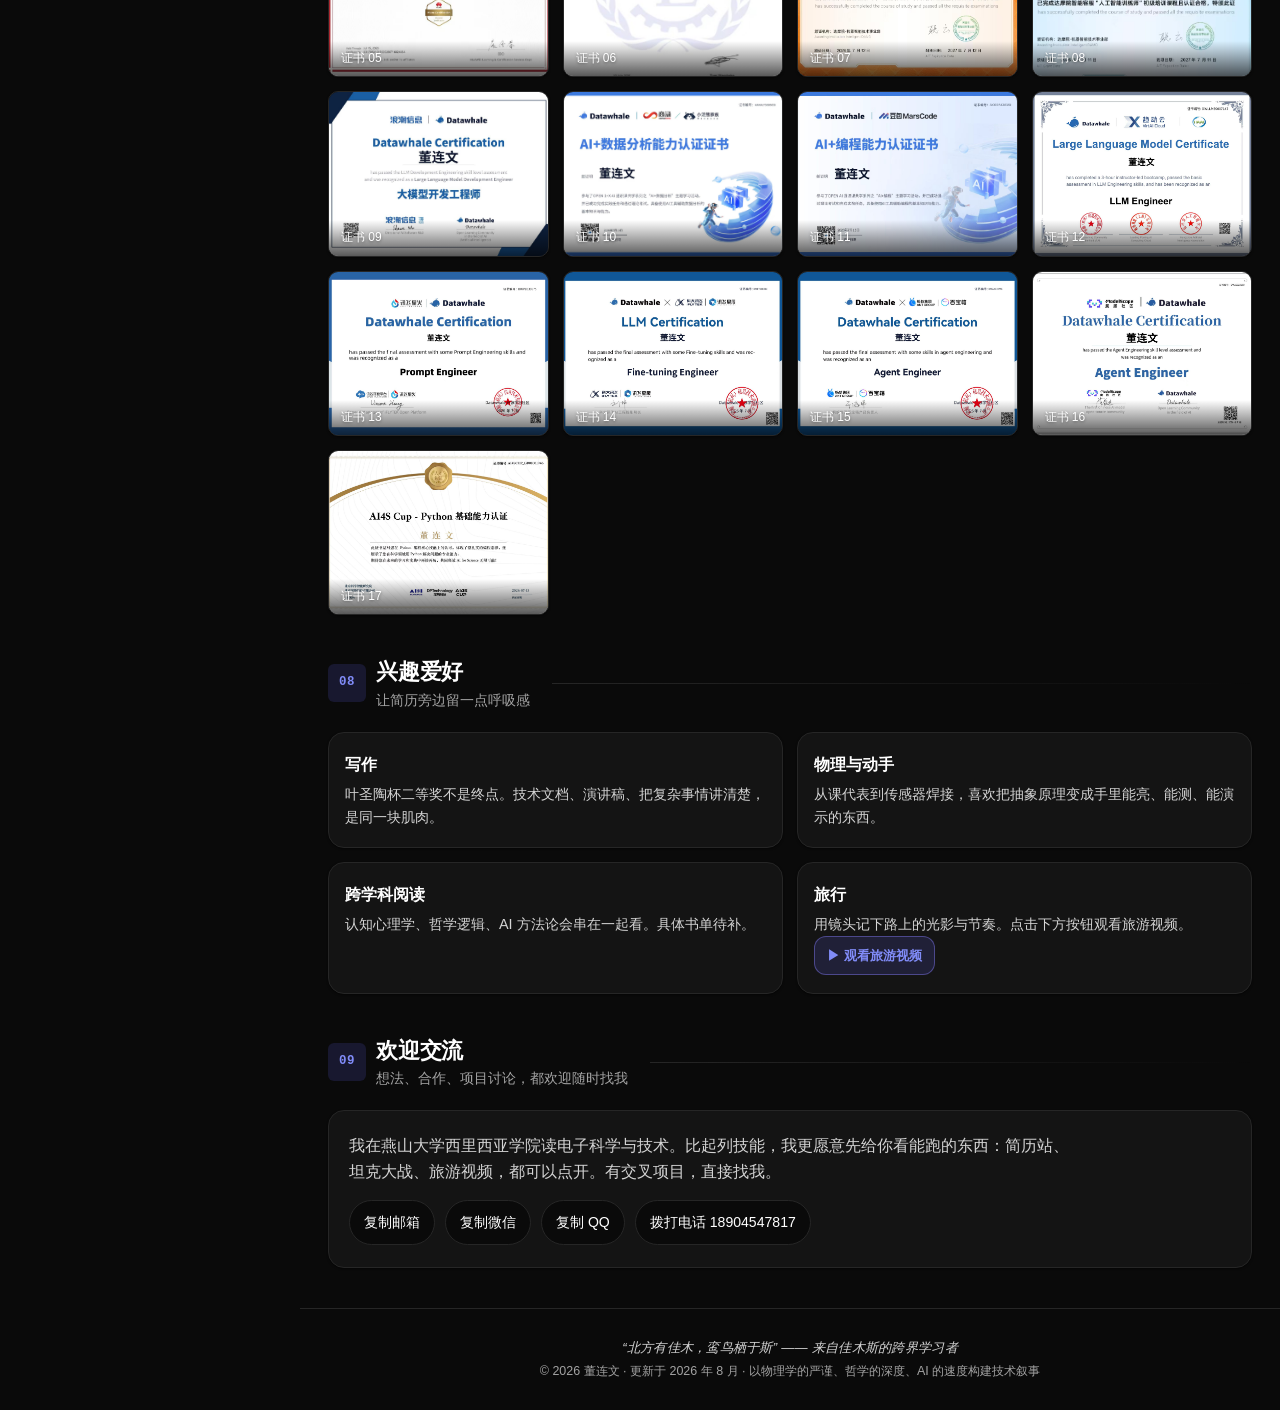
==== commit 7c521de1: "Load all certificate photos; lazy-load was skipping images 6-17 inside transformed sections. Co-auth" ====
--- a/index.html
+++ b/index.html
@@ -22,7 +22,7 @@
 
     <link rel="icon" type="image/svg+xml" href="favicon.svg?v=space-violet">
     <link rel="apple-touch-icon" href="images/45.jpg">
-    <link rel="stylesheet" href="css/style.css?v=name-photos">
+    <link rel="stylesheet" href="css/style.css?v=cert-all">
 
     <script type="application/ld+json">
     {
@@ -331,6 +331,6 @@
         <div class="lightbox-counter" id="lightboxCounter"></div>
     </div>
 
-    <script src="js/main.js?v=name-photos" defer></script>
+    <script src="js/main.js?v=cert-all" defer></script>
 </body>
 </html>
--- a/css/style.css
+++ b/css/style.css
@@ -619,14 +619,8 @@
             animation-delay: 300ms;
         }
         @keyframes fadeInUp {
-            from {
-                opacity: 0;
-                transform: translateY(16px);
-            }
-            to {
-                opacity: 1;
-                transform: translateY(0);
-            }
+            from { opacity: 0; }
+            to { opacity: 1; }
         }
         .section-header {
             display: flex;
@@ -1547,12 +1541,10 @@
         /* ============ SCROLL REVEAL ============ */
         .reveal {
             opacity: 0;
-            transform: translateY(24px);
-            transition: opacity 500ms ease, transform 500ms ease;
+            transition: opacity 500ms ease;
         }
         .reveal.visible {
             opacity: 1;
-            transform: translateY(0);
         }
 
         /* ============ HERO SPARKLE ============ */
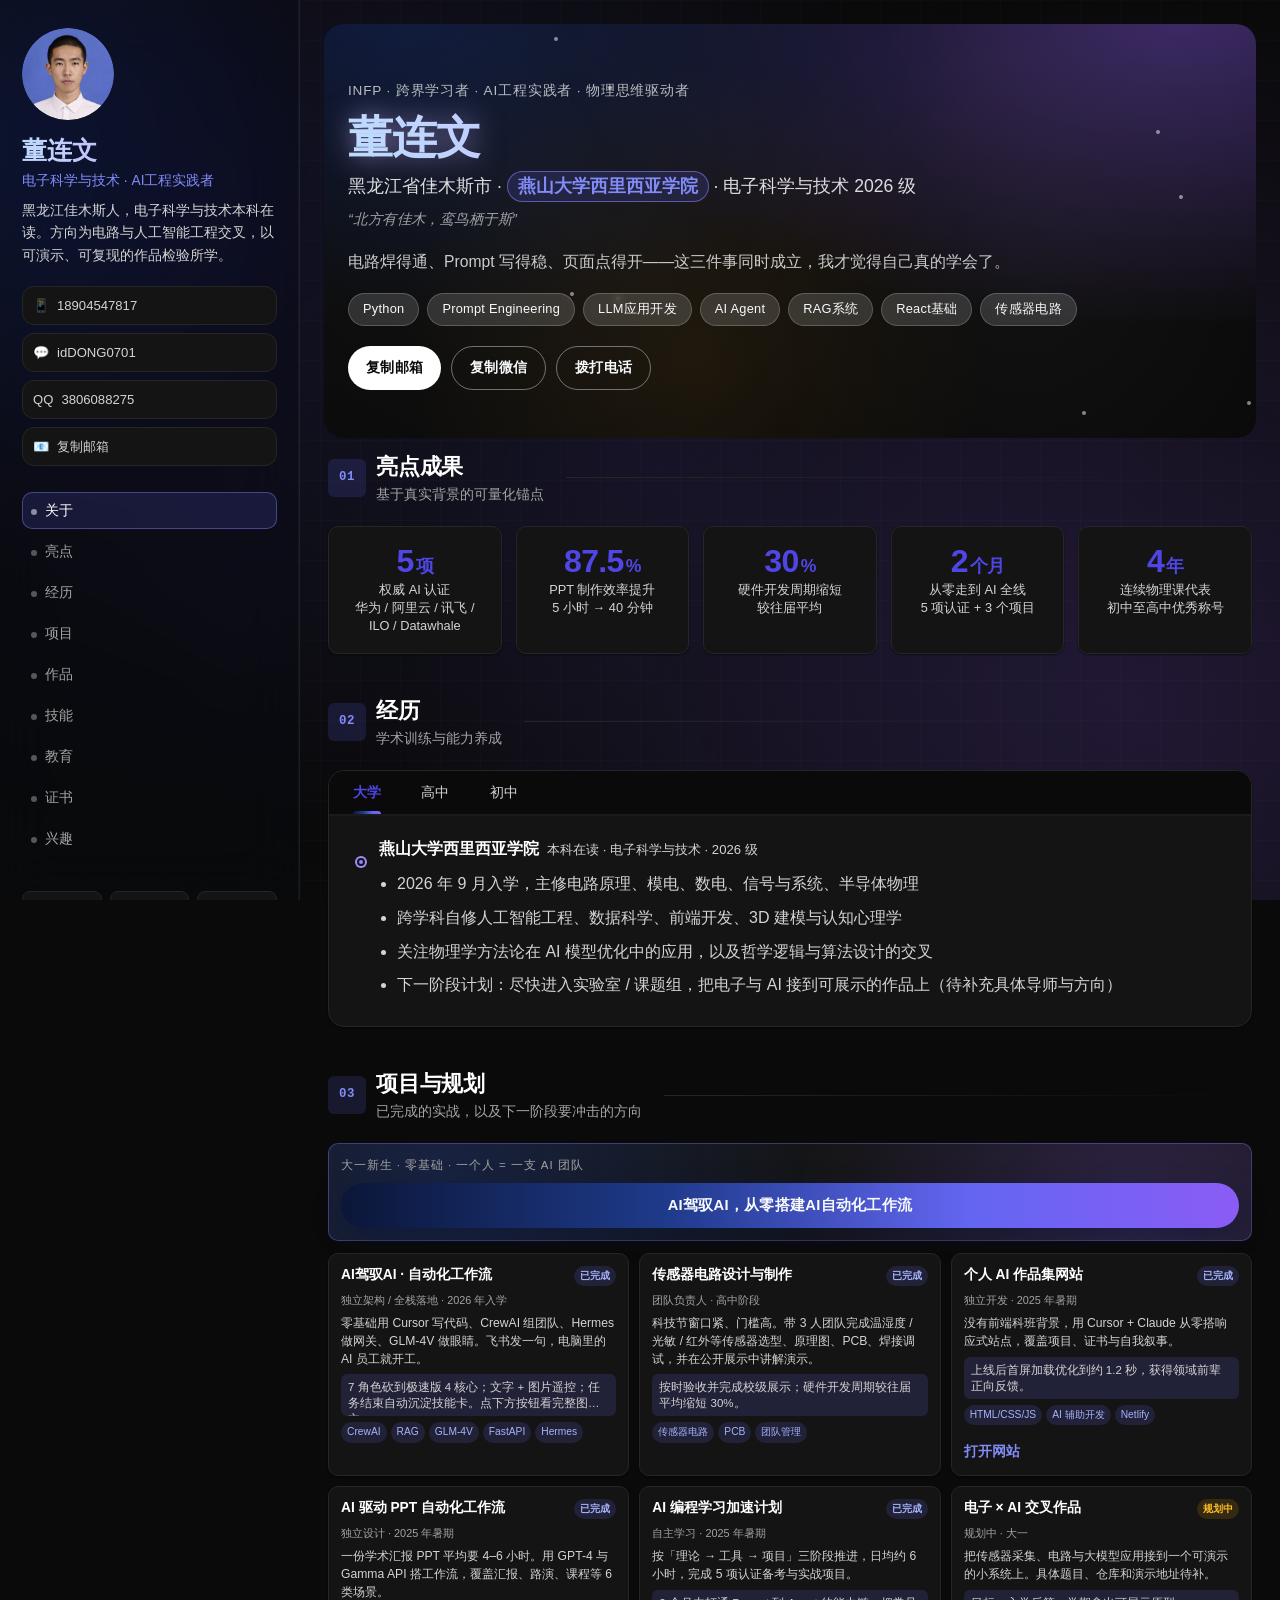
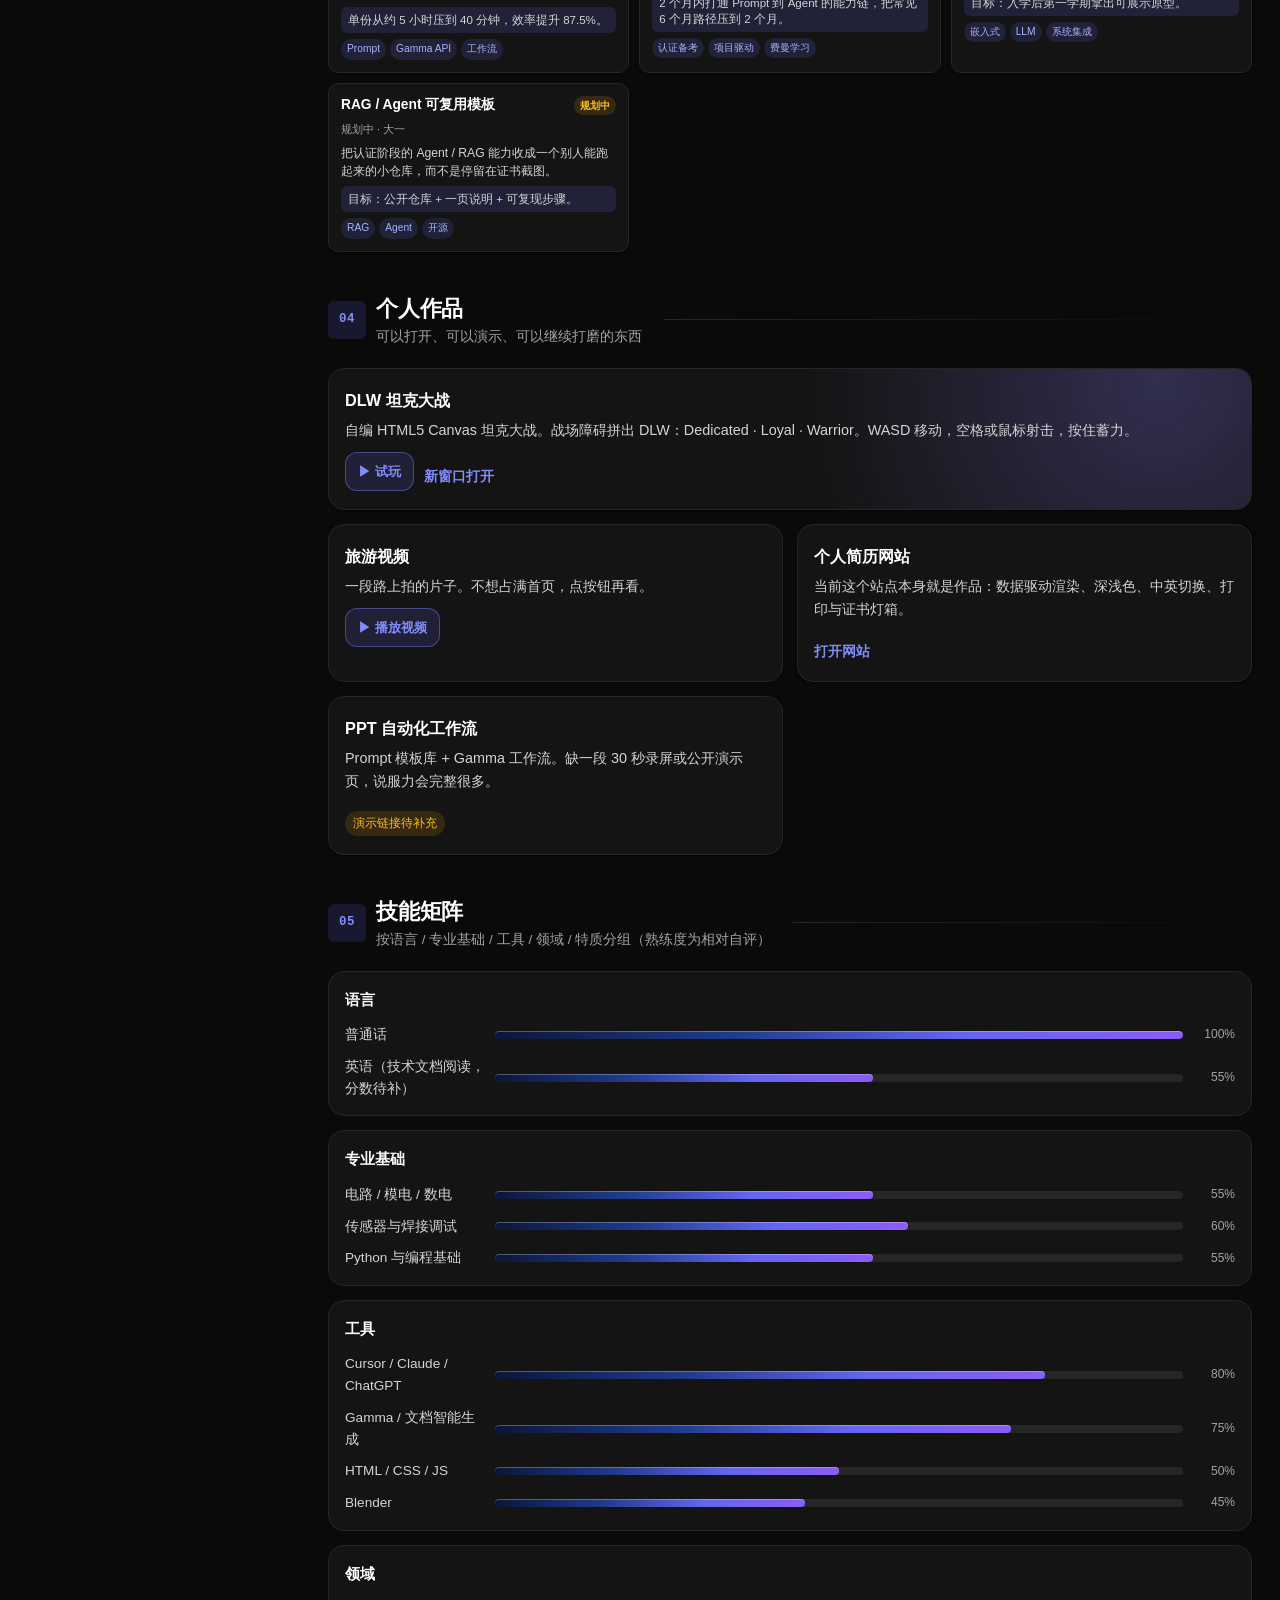
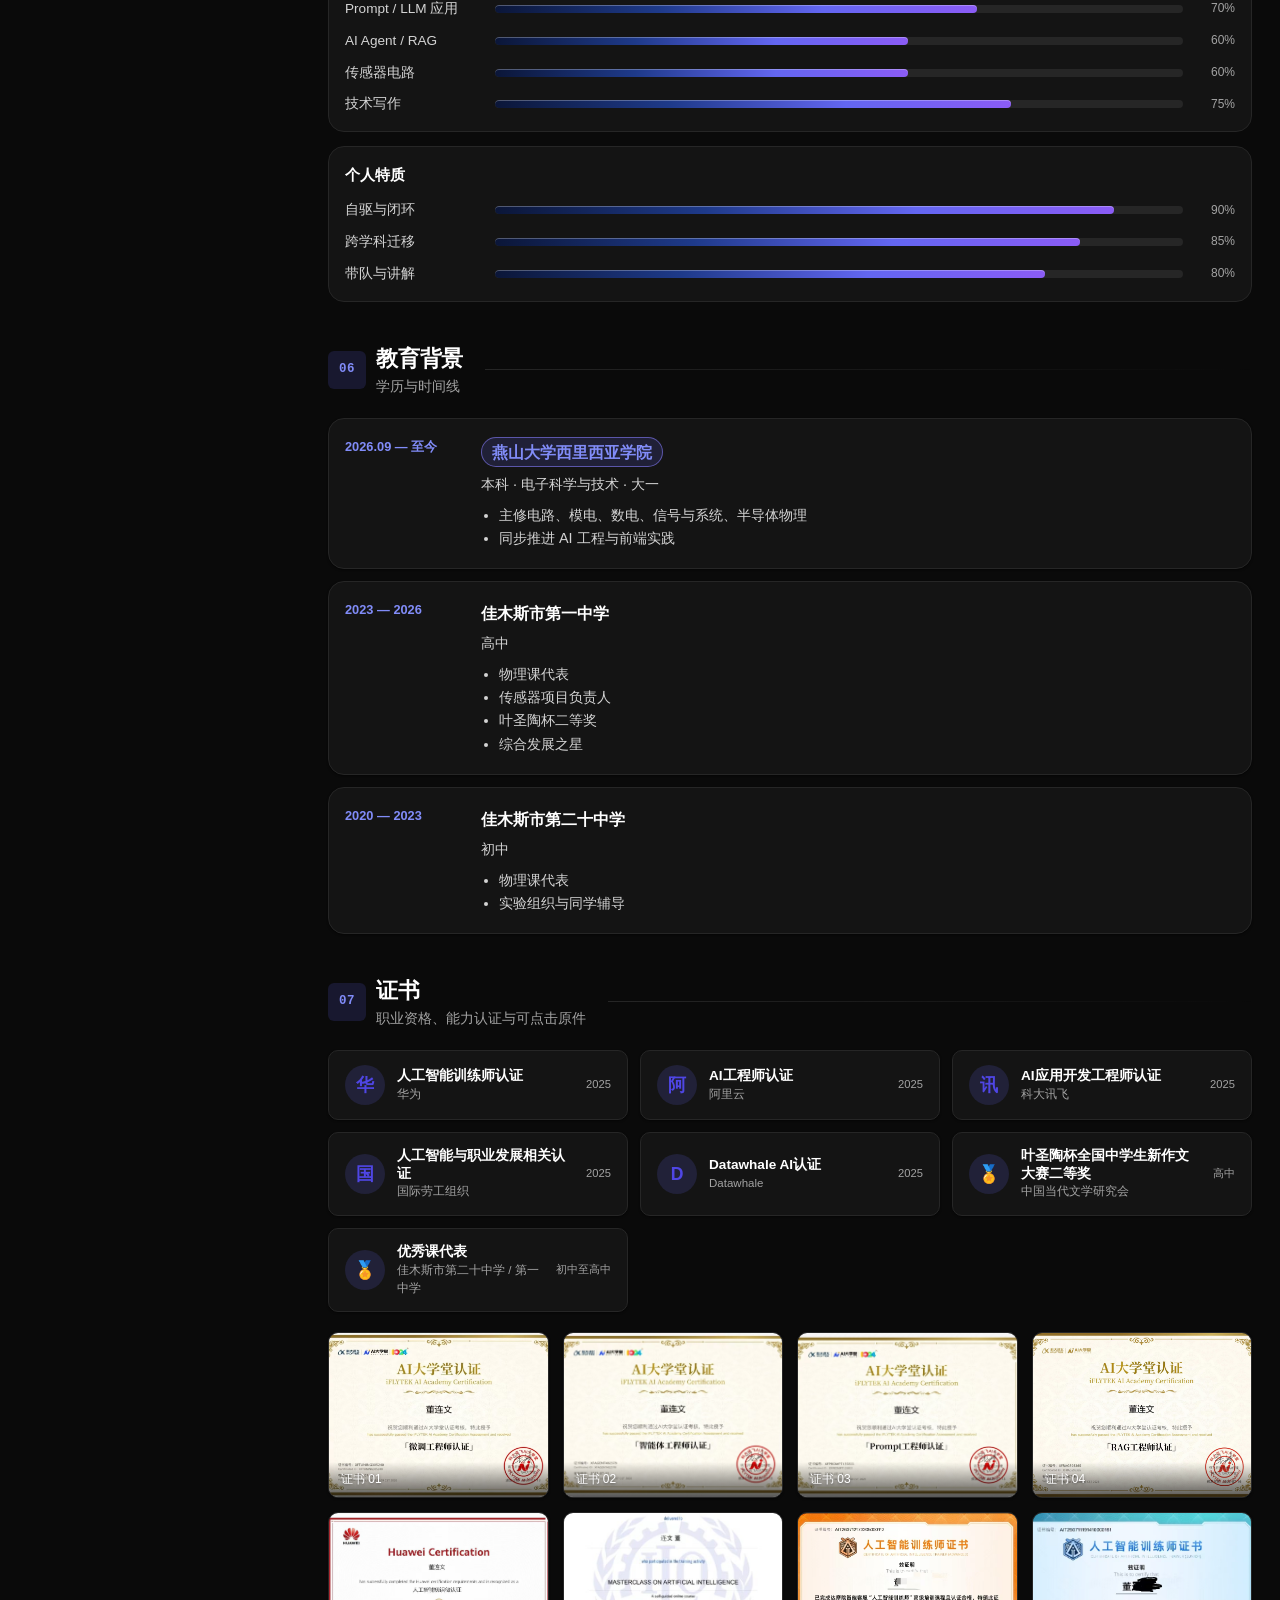
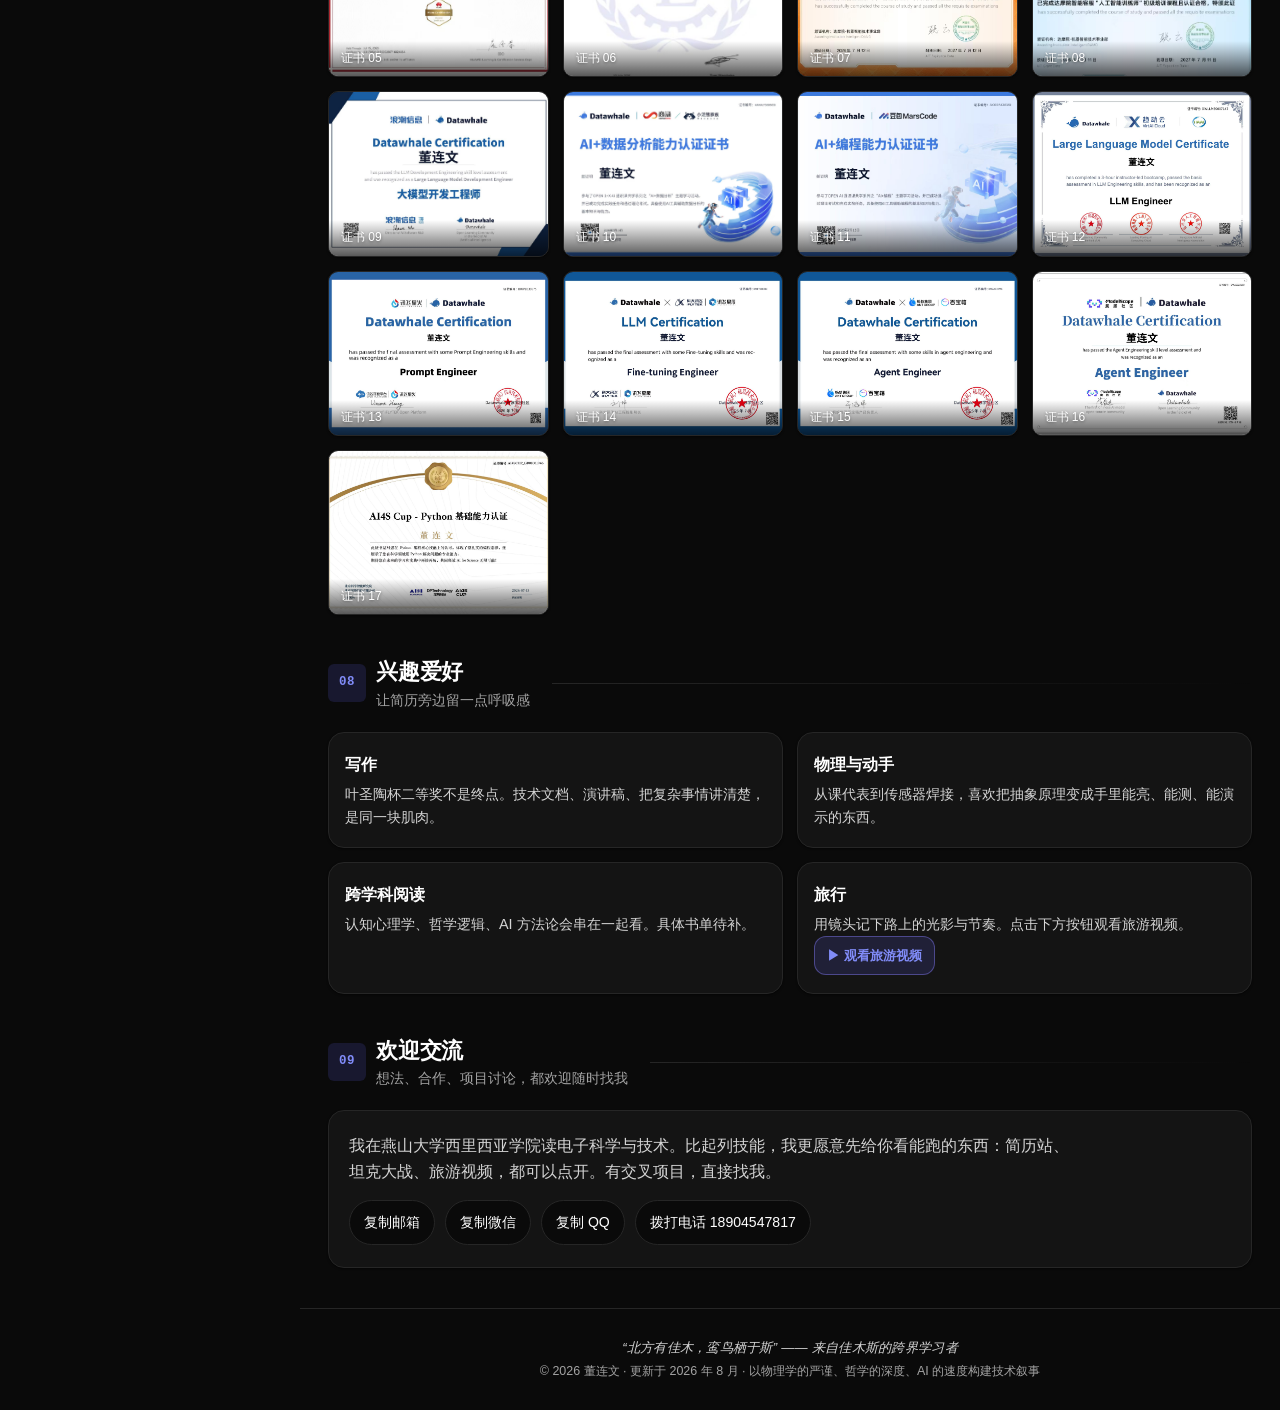
==== commit a927d052: "Replace broken workflow SVGs with PNG screenshots so the project modal images load. Co-authored-by: " ====
--- a/index.html
+++ b/index.html
@@ -22,7 +22,9 @@
 
     <link rel="icon" type="image/svg+xml" href="favicon.svg?v=space-violet">
     <link rel="apple-touch-icon" href="images/45.jpg">
-    <link rel="stylesheet" href="css/style.css?v=cert-all">
+    <link rel="preload" as="image" href="images/workflow-architecture.png">
+    <link rel="preload" as="image" href="images/feishu-phone.png">
+    <link rel="stylesheet" href="css/style.css?v=workflow-png">
 
     <script type="application/ld+json">
     {
@@ -331,6 +333,6 @@
         <div class="lightbox-counter" id="lightboxCounter"></div>
     </div>
 
-    <script src="js/main.js?v=cert-all" defer></script>
+    <script src="js/main.js?v=workflow-png" defer></script>
 </body>
 </html>
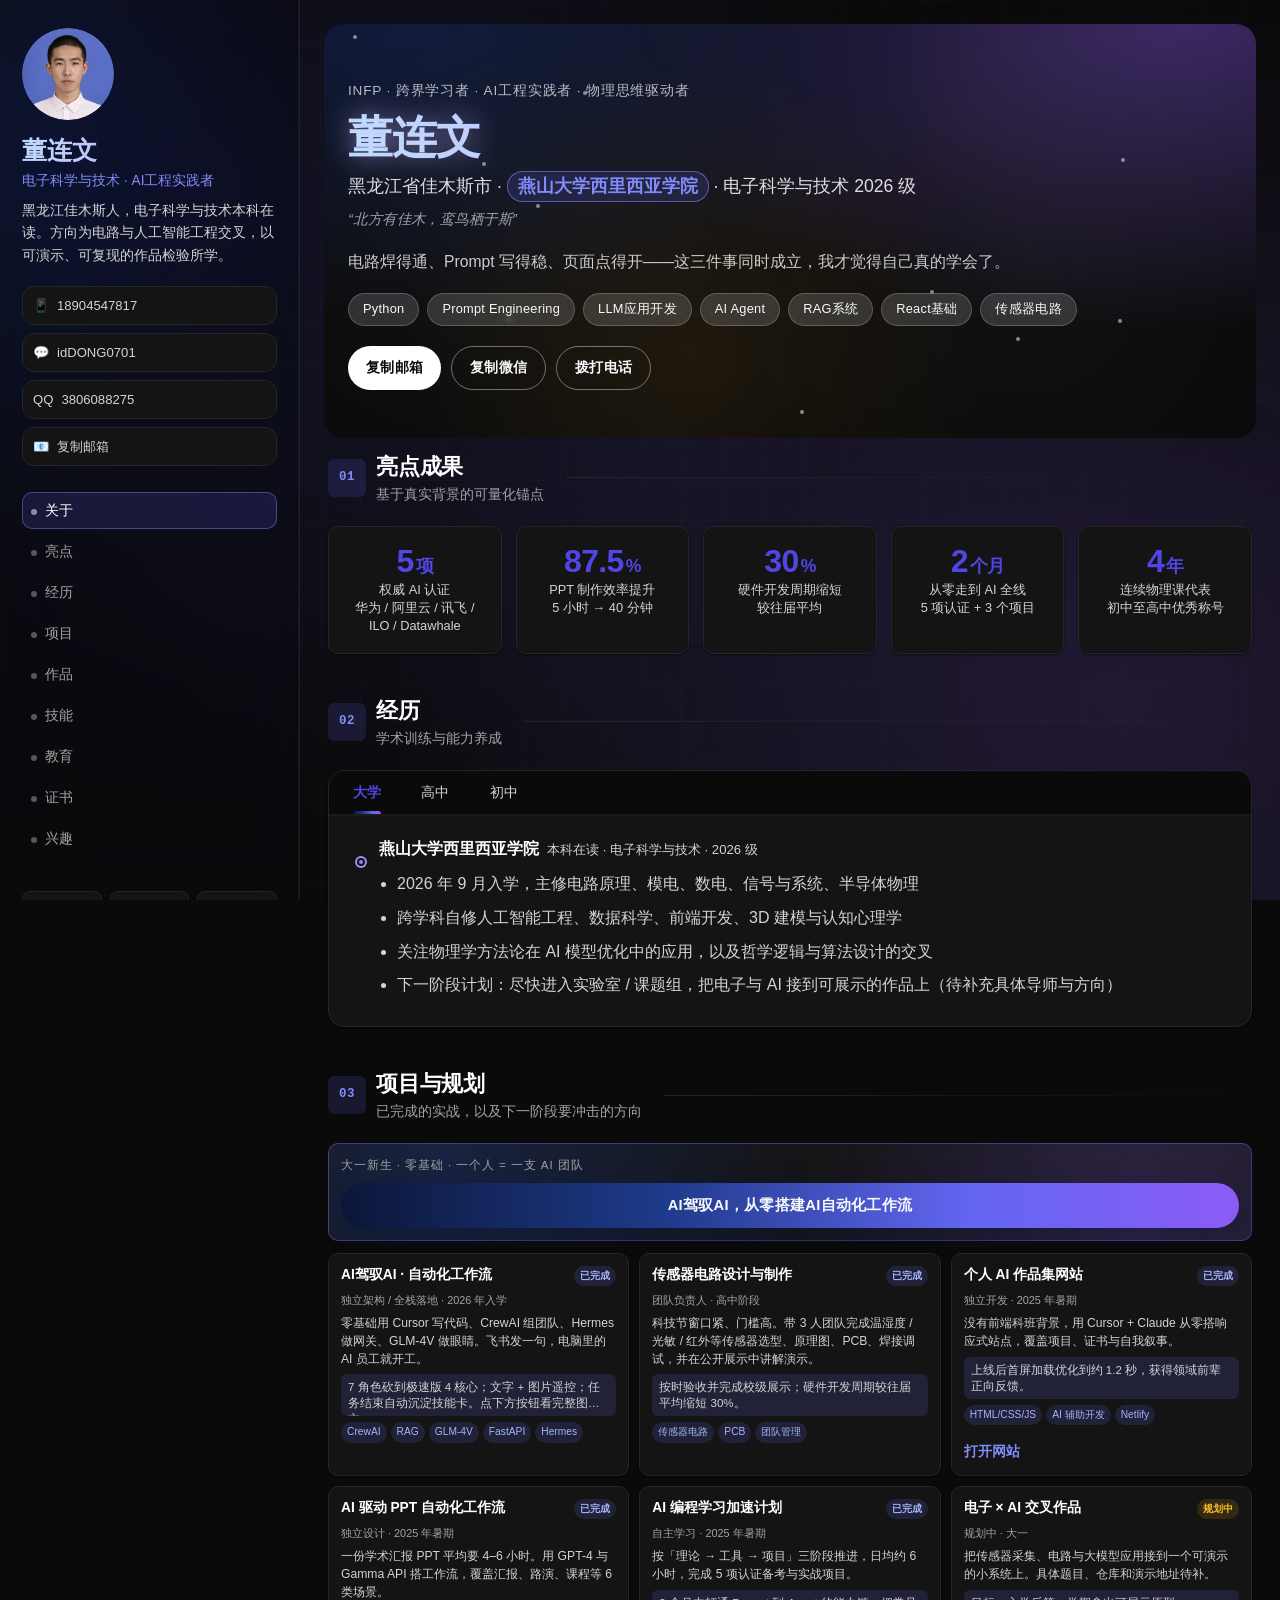
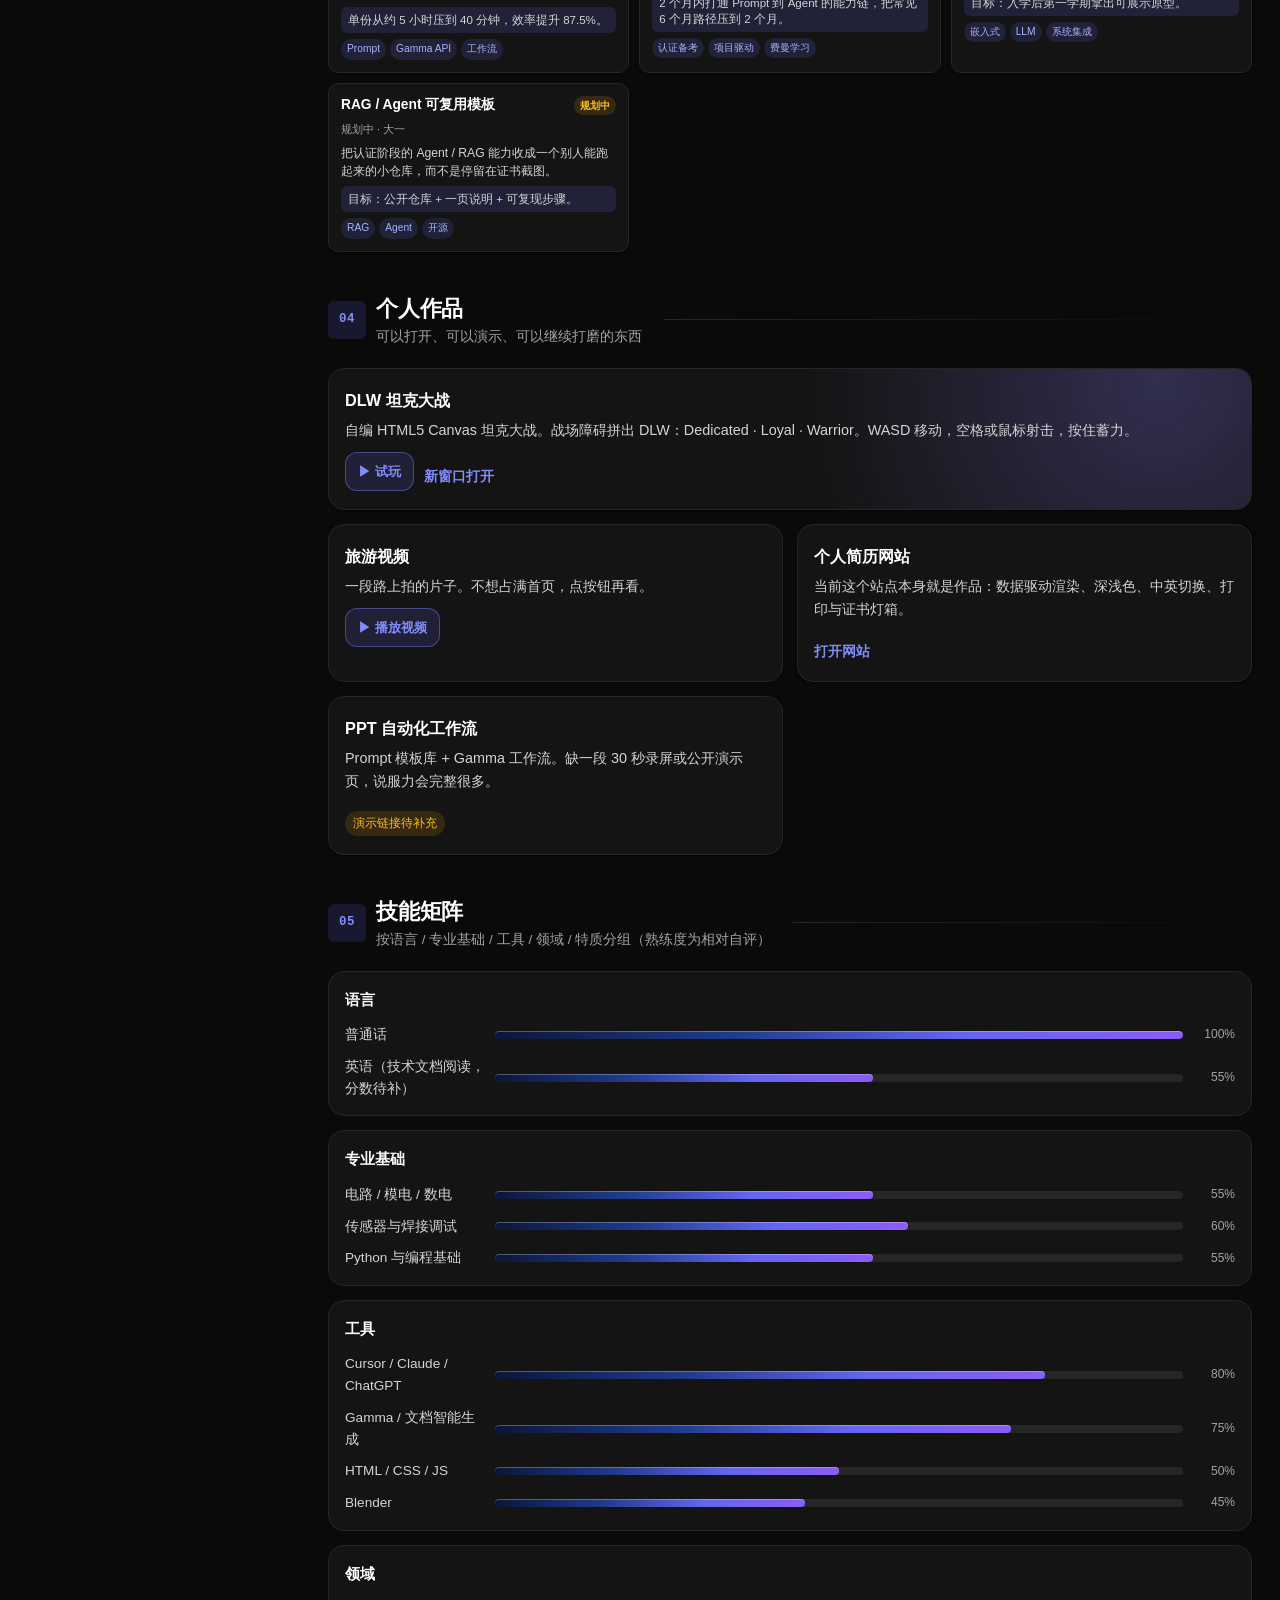
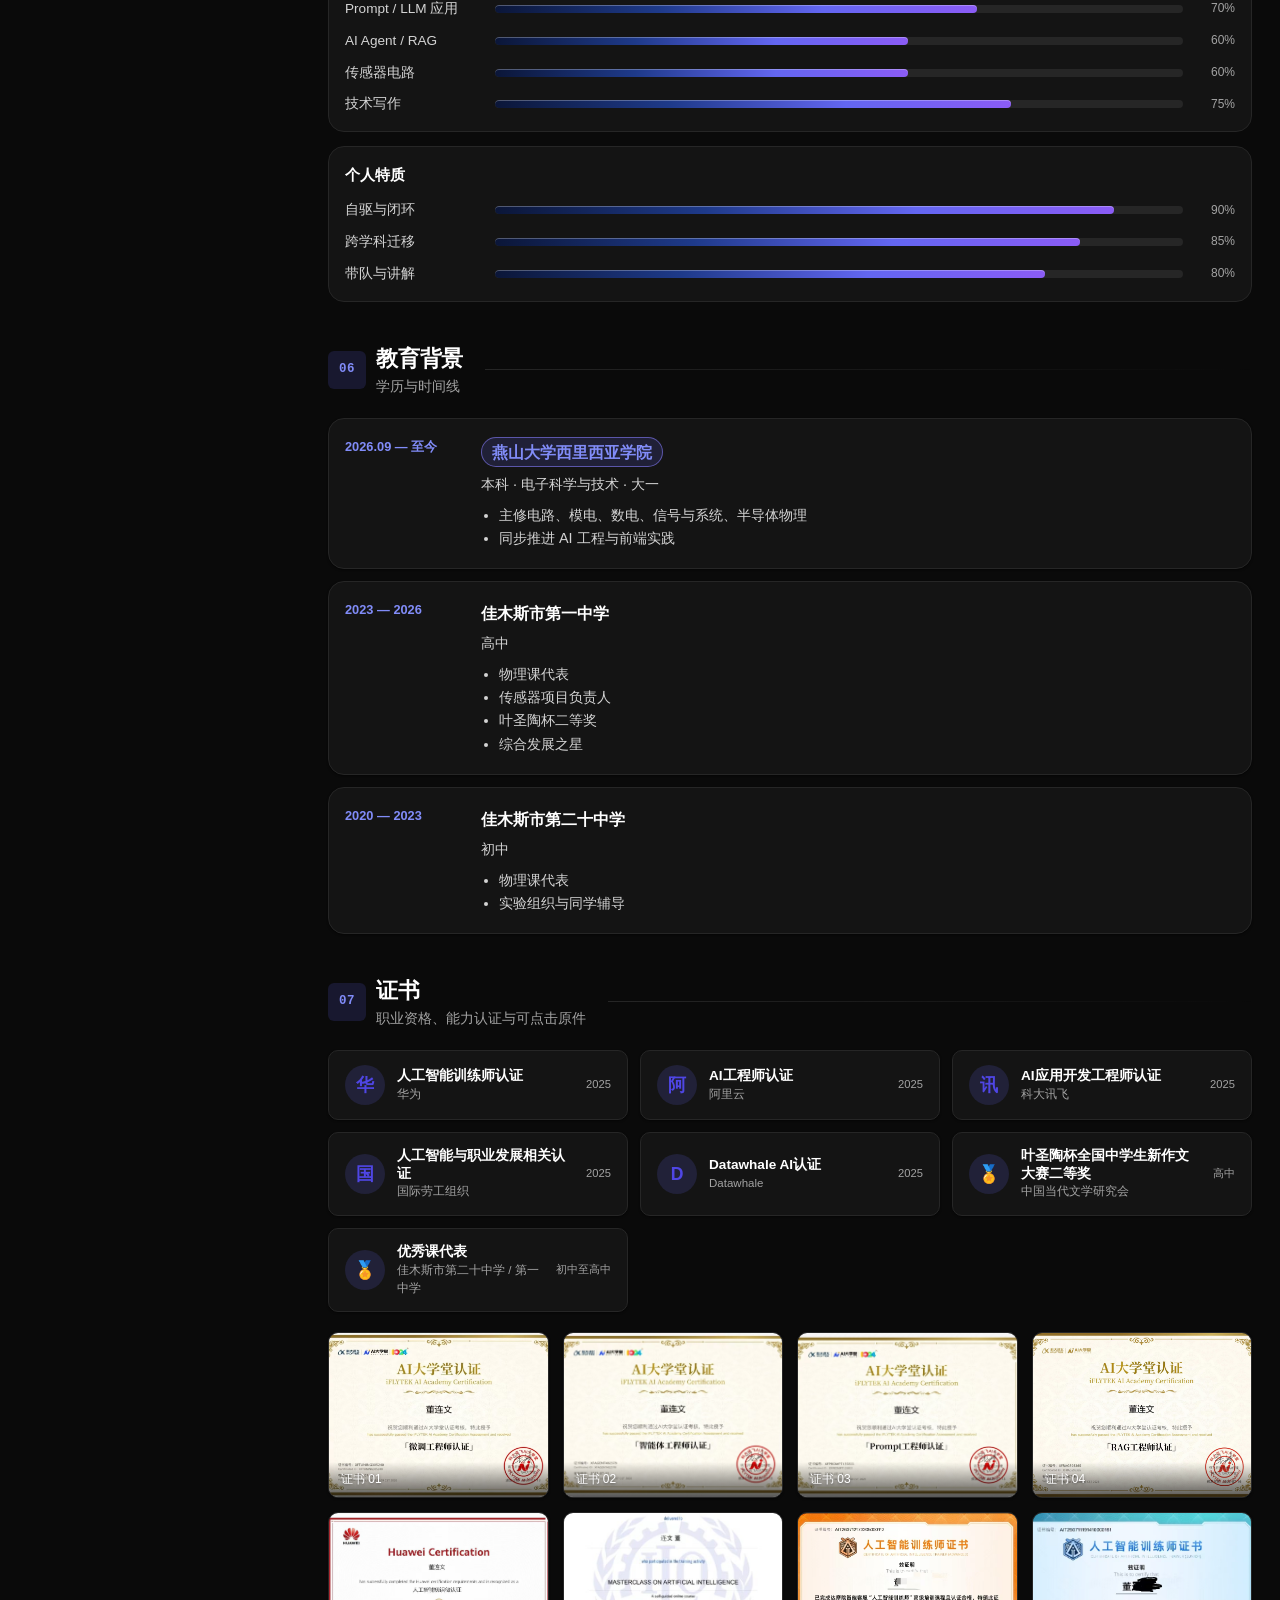
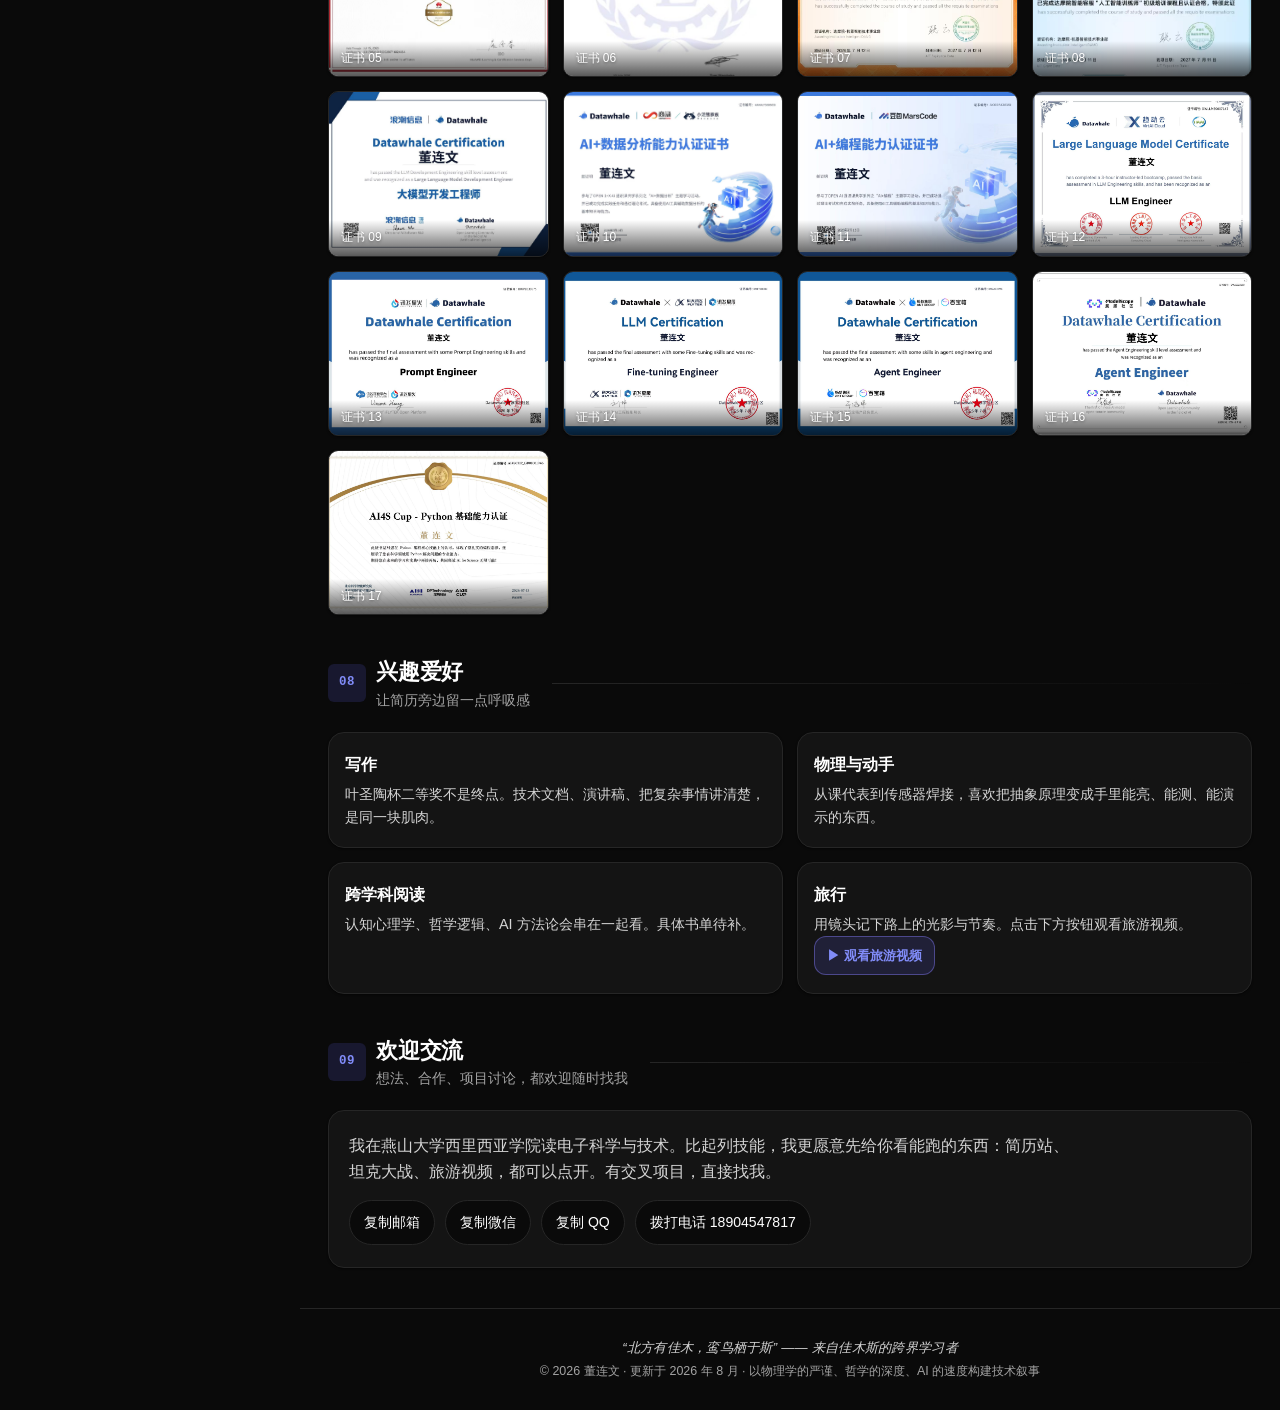
==== commit d77ca3aa: "Open workflow modal photos in the lightbox so they can be viewed full size. Co-authored-by: Cursor <" ====
--- a/index.html
+++ b/index.html
@@ -24,7 +24,7 @@
     <link rel="apple-touch-icon" href="images/45.jpg">
     <link rel="preload" as="image" href="images/workflow-architecture.png">
     <link rel="preload" as="image" href="images/feishu-phone.png">
-    <link rel="stylesheet" href="css/style.css?v=workflow-png">
+    <link rel="stylesheet" href="css/style.css?v=shot-zoom">
 
     <script type="application/ld+json">
     {
@@ -333,6 +333,6 @@
         <div class="lightbox-counter" id="lightboxCounter"></div>
     </div>
 
-    <script src="js/main.js?v=workflow-png" defer></script>
+    <script src="js/main.js?v=shot-zoom" defer></script>
 </body>
 </html>
--- a/css/style.css
+++ b/css/style.css
@@ -1459,7 +1459,7 @@
         .lightbox {
             position: fixed;
             inset: 0;
-            z-index: 3000;
+            z-index: 3400;
             background: rgba(0, 0, 0, 0.88);
             display: flex;
             align-items: center;
@@ -2481,6 +2481,15 @@
             border-radius: 14px;
             overflow: hidden;
             background: rgba(15, 23, 42, 0.28);
+            cursor: zoom-in;
+        }
+        .workflow-shot:hover .workflow-shot-img,
+        .workflow-shot:focus-visible .workflow-shot-img {
+            filter: brightness(1.08);
+        }
+        .workflow-shot:focus-visible {
+            outline: 2px solid var(--primary-light);
+            outline-offset: 2px;
         }
         [data-theme="light"] .workflow-shot {
             background: rgba(238, 242, 255, 0.8);
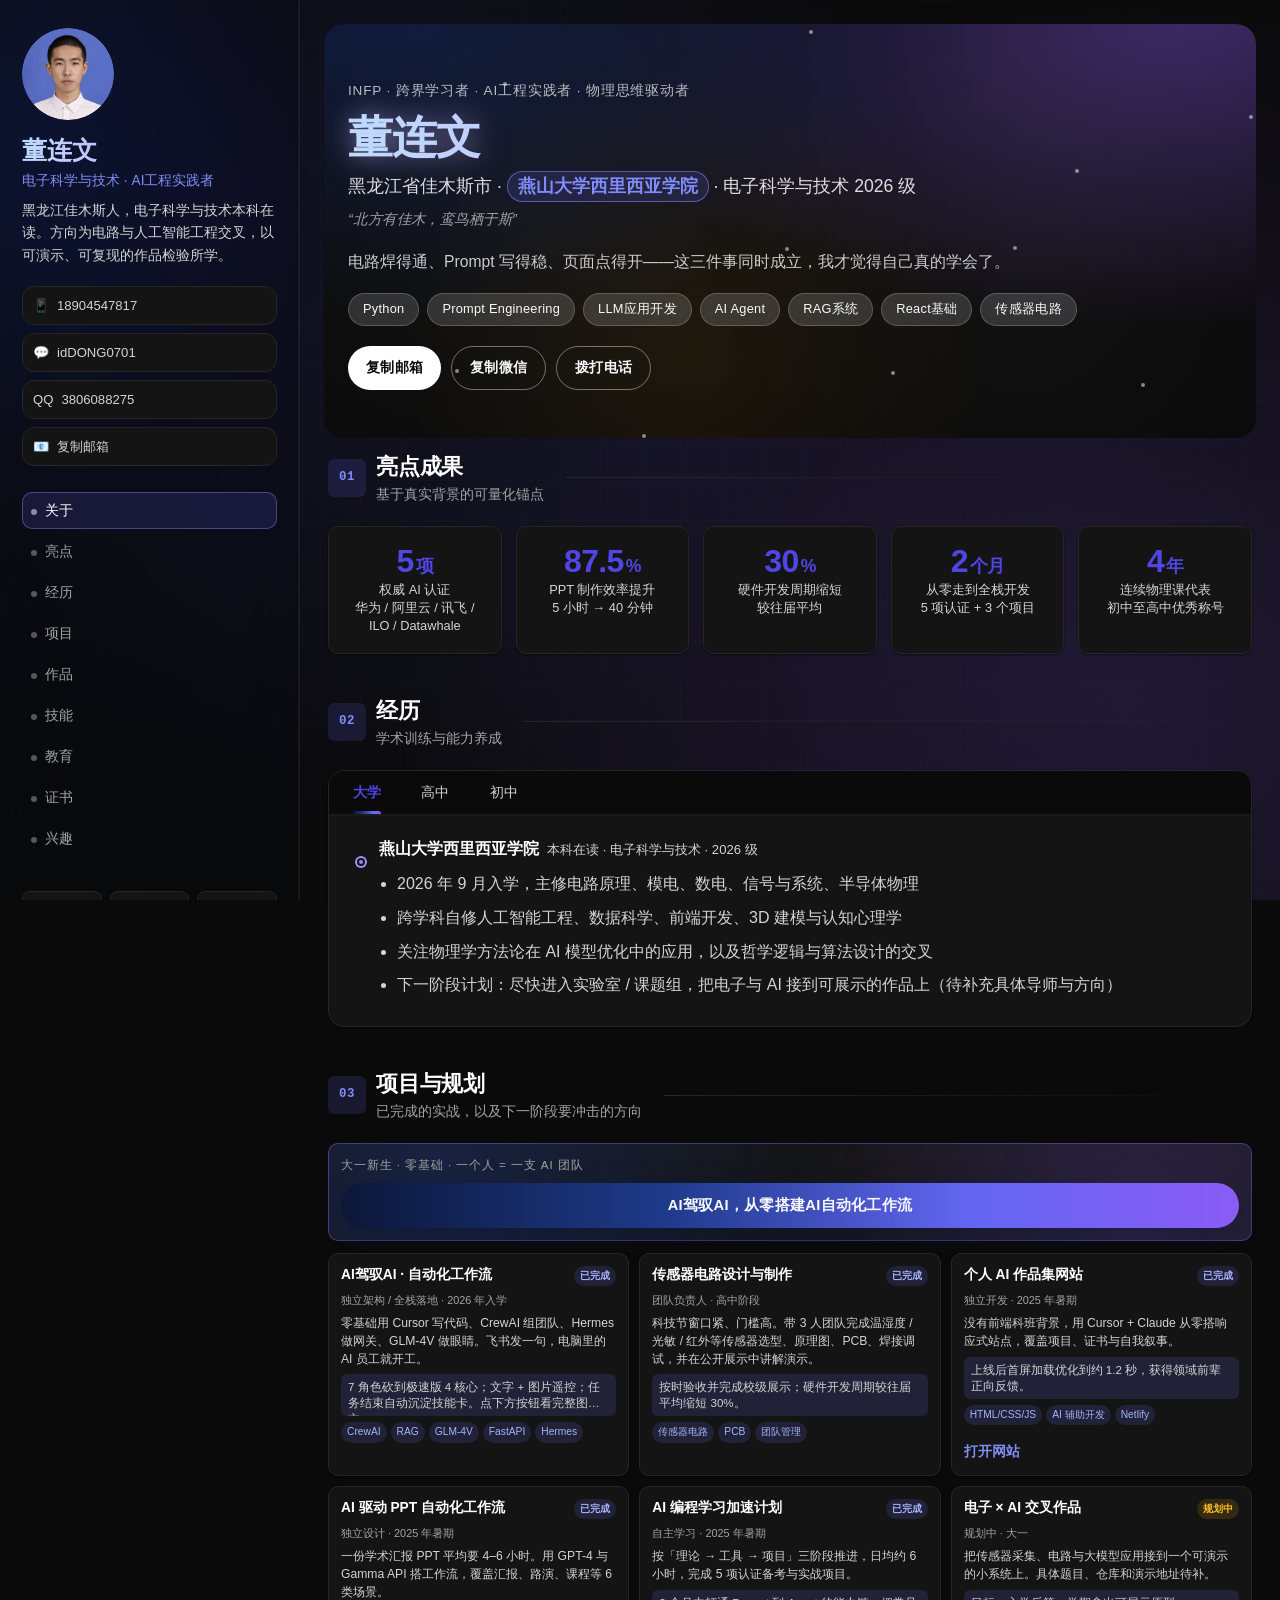
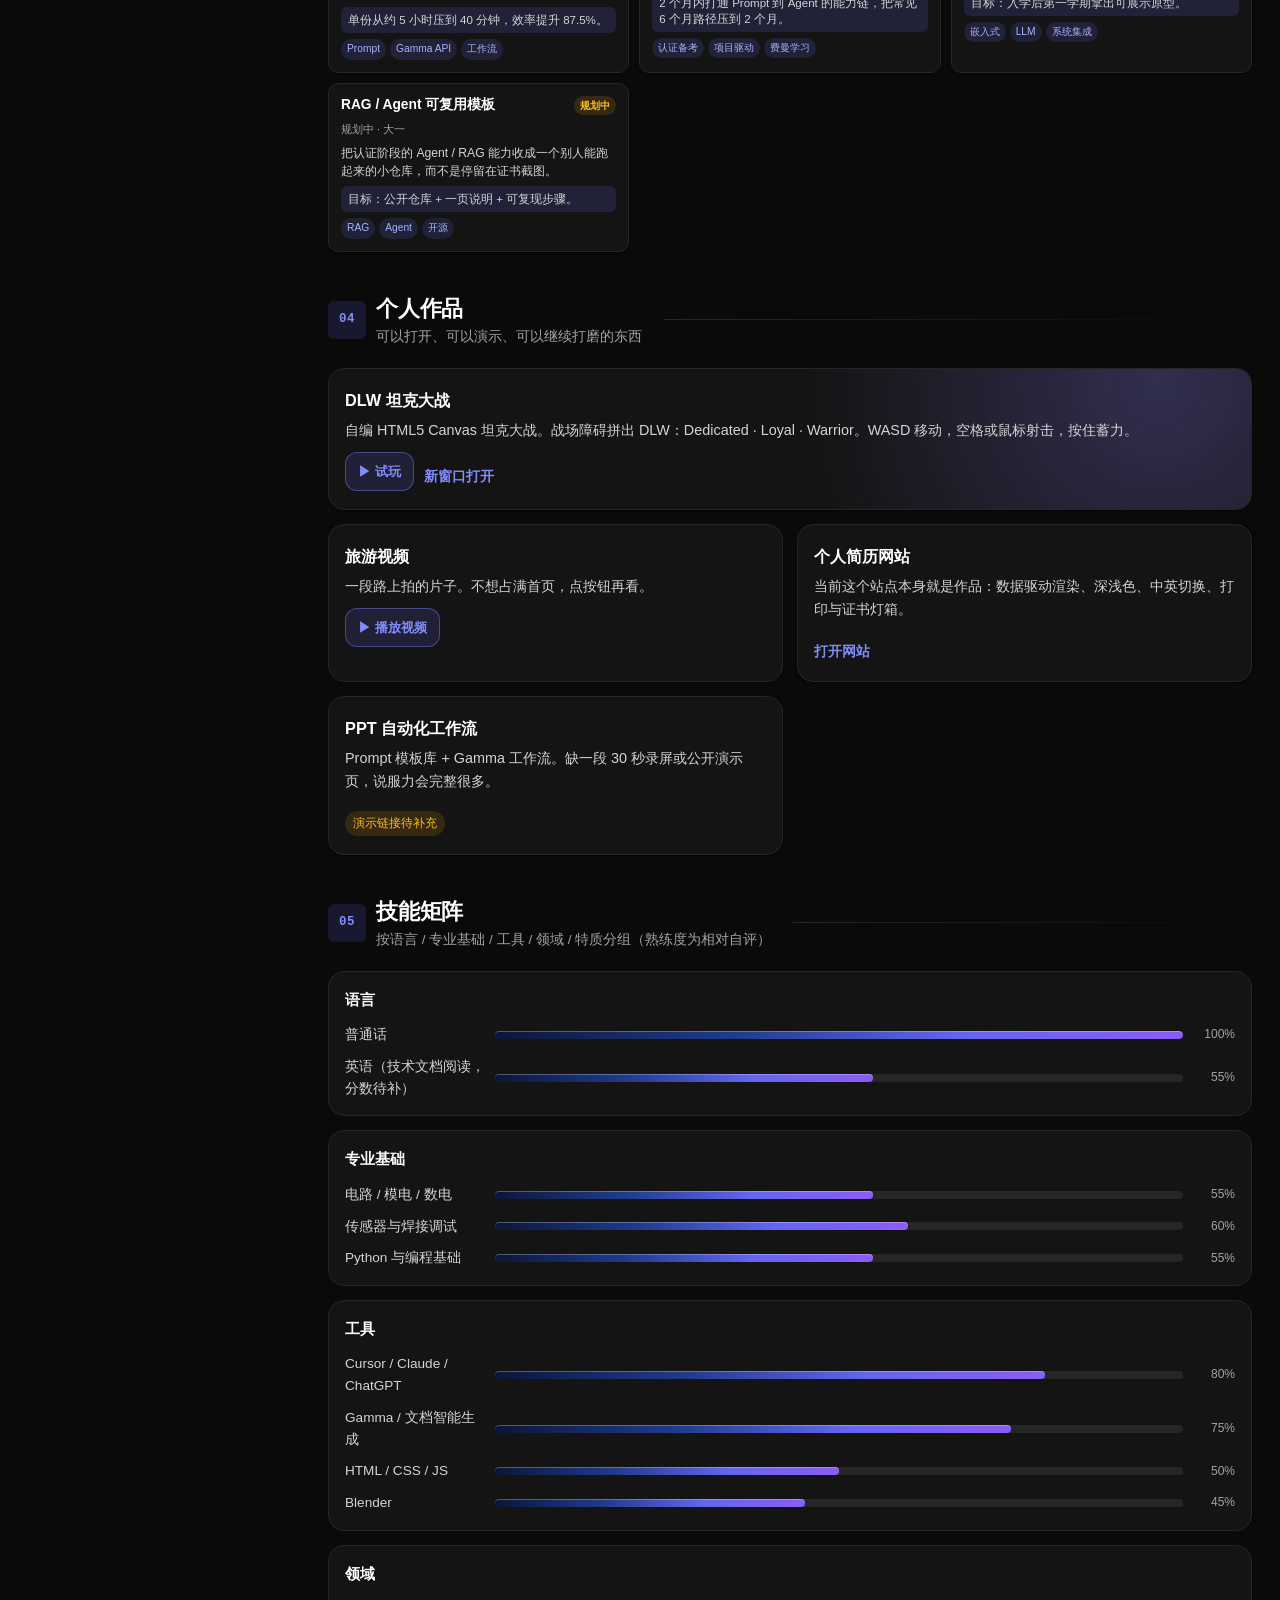
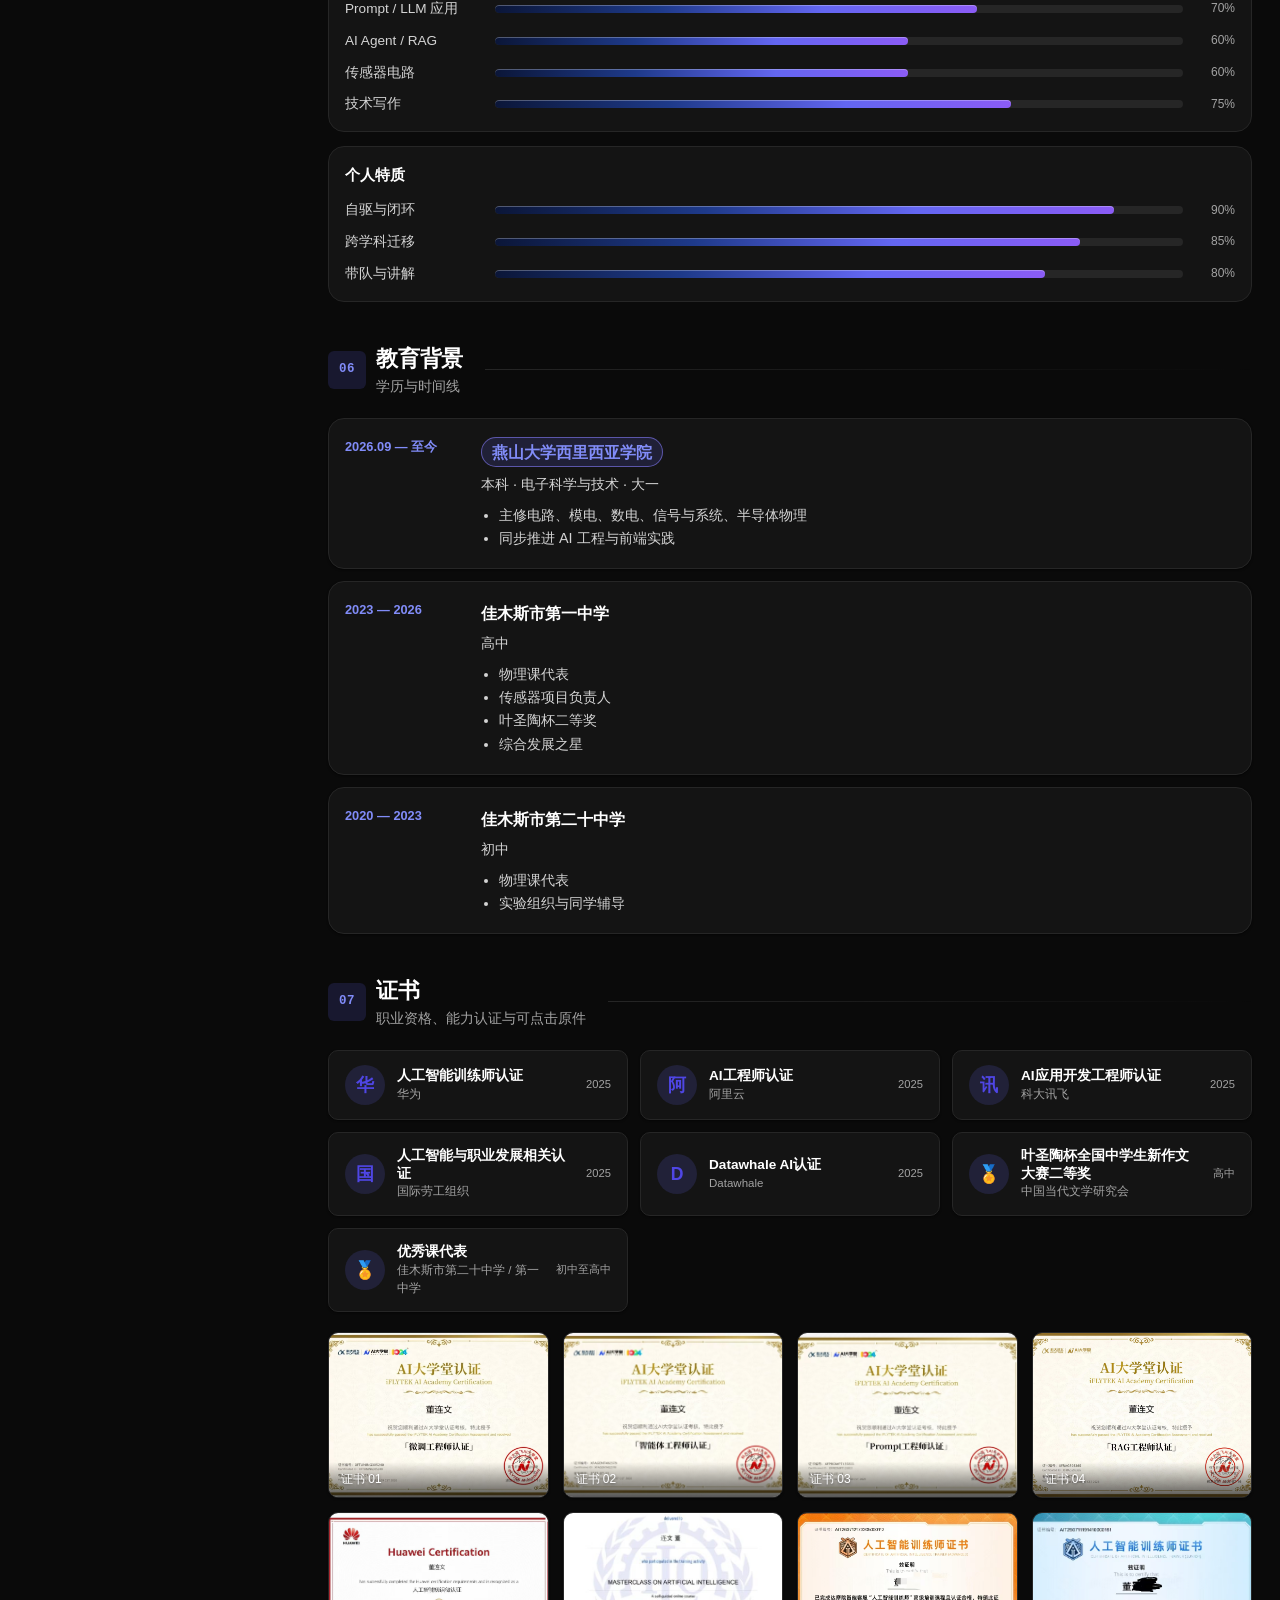
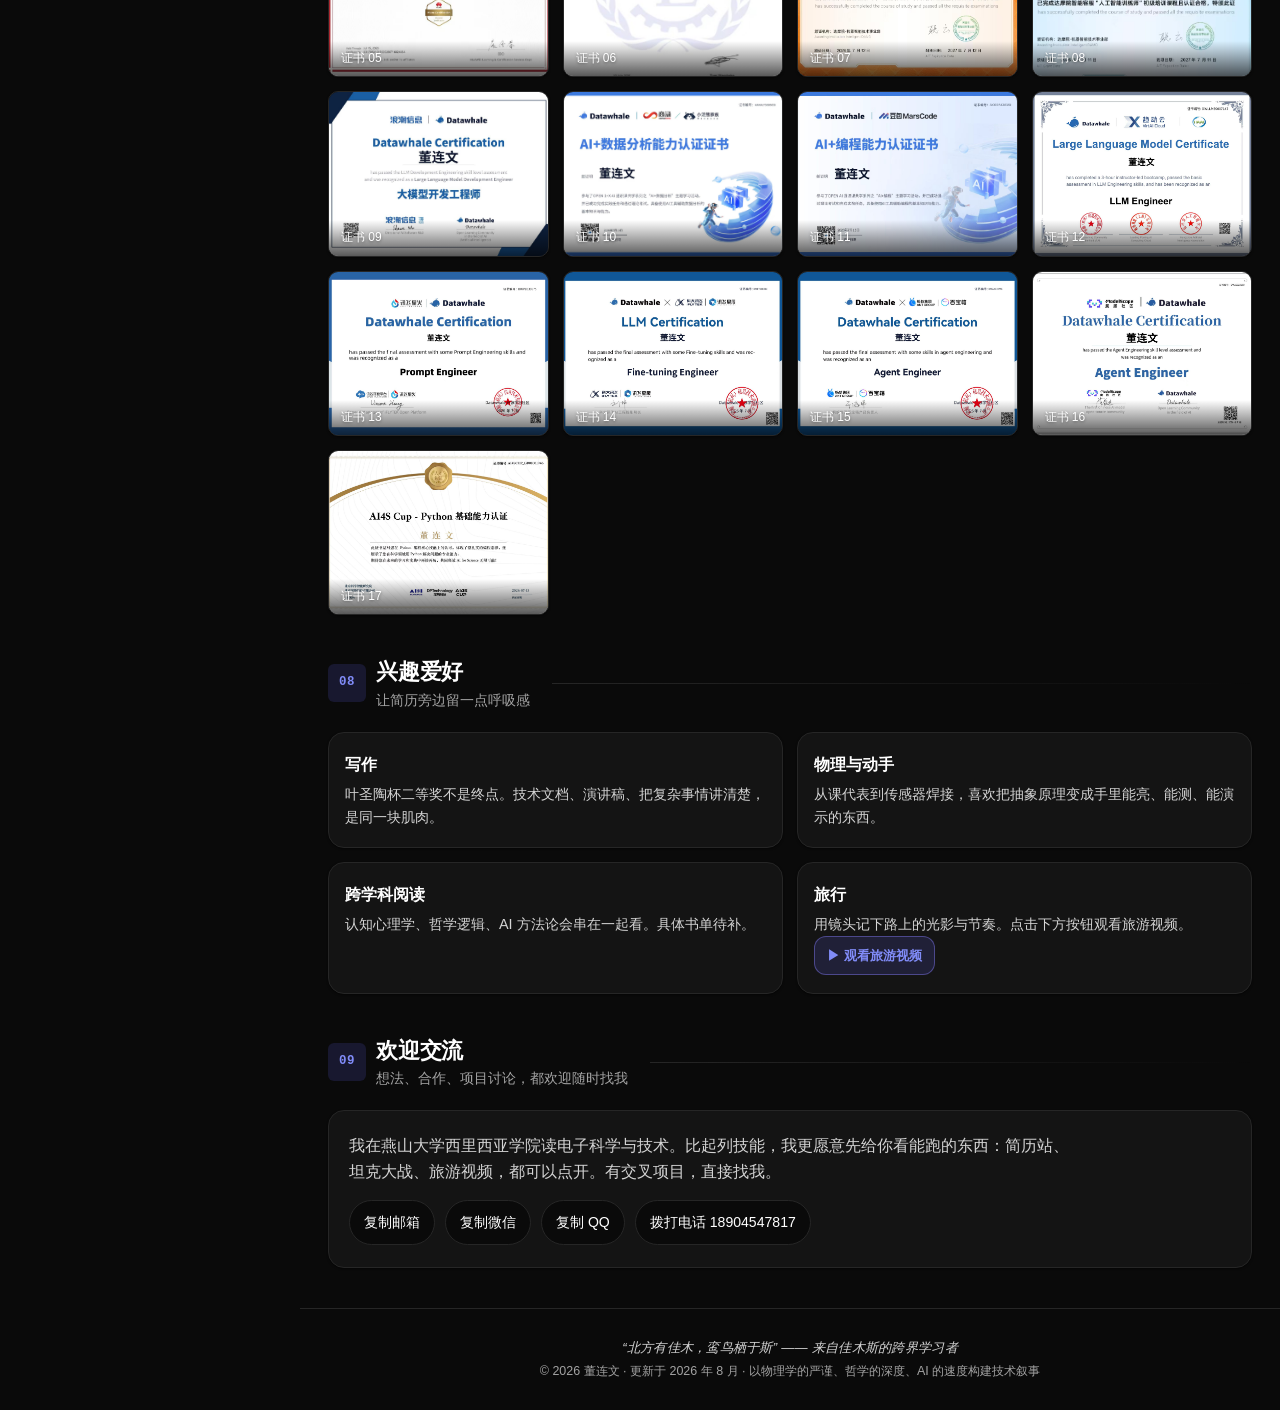
==== commit 252f157a: "Fix light-theme hero contrast, add an intro splash, and say full-stack in highlights. Co-authored-by" ====
--- a/index.html
+++ b/index.html
@@ -24,7 +24,7 @@
     <link rel="apple-touch-icon" href="images/45.jpg">
     <link rel="preload" as="image" href="images/workflow-architecture.png">
     <link rel="preload" as="image" href="images/feishu-phone.png">
-    <link rel="stylesheet" href="css/style.css?v=shot-zoom">
+    <link rel="stylesheet" href="css/style.css?v=intro-2">
 
     <script type="application/ld+json">
     {
@@ -50,6 +50,14 @@
     </script>
 </head>
 <body>
+    <div class="intro-splash" id="introSplash" role="presentation">
+        <div class="intro-splash-inner">
+            <p class="intro-kicker" data-i18n="tagline">INFP · 跨界学习者 · AI工程实践者 · 物理思维驱动者</p>
+            <p class="intro-name" data-i18n="displayName">董连文</p>
+            <span class="intro-line" aria-hidden="true"></span>
+            <p class="intro-poem" data-i18n="poem">“北方有佳木，鸾鸟栖于斯”</p>
+        </div>
+    </div>
     <div class="spotlight" id="spotlight"></div>
 
     <aside class="sidebar" id="sidebar" aria-label="身份与导航">
@@ -333,6 +341,6 @@
         <div class="lightbox-counter" id="lightboxCounter"></div>
     </div>
 
-    <script src="js/main.js?v=shot-zoom" defer></script>
+    <script src="js/main.js?v=fullstack" defer></script>
 </body>
 </html>
--- a/css/style.css
+++ b/css/style.css
@@ -558,6 +558,35 @@
             border-color: rgba(255, 255, 255, 0.7);
             transform: translateY(-2px);
         }
+        [data-theme="light"] .hero-badge {
+            background: rgba(79, 70, 229, 0.1);
+            color: #312e81;
+            border-color: rgba(79, 70, 229, 0.22);
+        }
+        [data-theme="light"] .hero-badge:hover {
+            background: rgba(79, 70, 229, 0.16);
+            border-color: rgba(79, 70, 229, 0.38);
+        }
+        [data-theme="light"] .hero-btn-primary {
+            background: var(--theme-gradient);
+            color: #f8fafc;
+            box-shadow: 0 8px 20px rgba(79, 70, 229, 0.22);
+        }
+        [data-theme="light"] .hero-btn-primary:hover {
+            background: var(--theme-gradient);
+            color: #ffffff;
+            filter: brightness(1.06);
+        }
+        [data-theme="light"] .hero-btn-outline {
+            background: #ffffff;
+            color: #312e81;
+            border-color: rgba(79, 70, 229, 0.28);
+        }
+        [data-theme="light"] .hero-btn-outline:hover {
+            background: rgba(79, 70, 229, 0.08);
+            border-color: rgba(79, 70, 229, 0.45);
+            color: #1e1b4b;
+        }
         @media (max-width: 768px) {
             .hero-content {
                 flex-direction: column;
@@ -1262,6 +1291,7 @@
             .toast,
             .hamburger,
             .nav-actions,
+            .intro-splash,
             .hero-btn-outline {
                 display: none !important;
             }
@@ -2281,6 +2311,7 @@
             .sidebar,
             .mobile-nav,
             .sidebar-actions,
+            .intro-splash,
             .hero-contact,
             .contact-actions,
             .media-modal,
@@ -2524,6 +2555,90 @@
                 align-items: start;
             }
         }
+        /* ============ INTRO SPLASH ============ */
+        .intro-splash {
+            position: fixed;
+            inset: 0;
+            z-index: 4000;
+            display: grid;
+            place-items: center;
+            background:
+                radial-gradient(ellipse at 18% 12%, rgba(30, 58, 138, 0.55), transparent 46%),
+                radial-gradient(ellipse at 88% 18%, rgba(139, 92, 246, 0.42), transparent 42%),
+                #050814;
+            color: #f8fafc;
+            cursor: pointer;
+            animation: introHold 3.3s ease forwards;
+        }
+        .intro-splash-inner {
+            text-align: center;
+            padding: 24px;
+            max-width: 720px;
+        }
+        .intro-kicker {
+            margin: 0 0 14px;
+            font-size: 0.82rem;
+            letter-spacing: 0.16em;
+            text-transform: uppercase;
+            color: rgba(226, 232, 240, 0.72);
+            animation: introRise 700ms ease both;
+        }
+        .intro-name {
+            margin: 0;
+            font-size: clamp(2.6rem, 7vw, 4.6rem);
+            font-weight: 800;
+            letter-spacing: 0.08em;
+            line-height: 1.1;
+            background: linear-gradient(90deg, #ffffff 0%, #e0e7ff 42%, #f5d0fe 100%);
+            -webkit-background-clip: text;
+            background-clip: text;
+            -webkit-text-fill-color: transparent;
+            color: #ffffff;
+            filter: drop-shadow(0 0 18px rgba(196, 181, 253, 0.45));
+            animation: introRise 900ms ease 120ms both;
+        }
+        .intro-line {
+            display: block;
+            width: 72px;
+            height: 2px;
+            margin: 22px auto 18px;
+            border-radius: 999px;
+            background: linear-gradient(90deg, #1e3a8a 0%, #4f46e5 48%, #8b5cf6 100%);
+            transform-origin: center;
+            animation: introLine 900ms ease 280ms both;
+        }
+        .intro-poem {
+            margin: 0;
+            font-size: 1rem;
+            letter-spacing: 0.12em;
+            color: rgba(226, 232, 240, 0.78);
+            animation: introRise 900ms ease 360ms both;
+        }
+        .intro-splash.is-leaving {
+            animation: none;
+            opacity: 0;
+            visibility: hidden;
+            pointer-events: none;
+            transition: opacity 700ms ease, visibility 700ms ease;
+        }
+        @keyframes introRise {
+            from { opacity: 0; transform: translateY(18px); }
+            to { opacity: 1; transform: translateY(0); }
+        }
+        @keyframes introLine {
+            from { opacity: 0; transform: scaleX(0.2); }
+            to { opacity: 1; transform: scaleX(1); }
+        }
+        @keyframes introHold {
+            0%, 78% { opacity: 1; visibility: visible; }
+            100% { opacity: 0; visibility: hidden; pointer-events: none; }
+        }
+        @media (prefers-reduced-motion: reduce) {
+            .intro-splash {
+                display: none !important;
+            }
+        }
+
         @media (max-width: 1079px) {
             .workflow-cta {
                 font-size: 0.92rem;
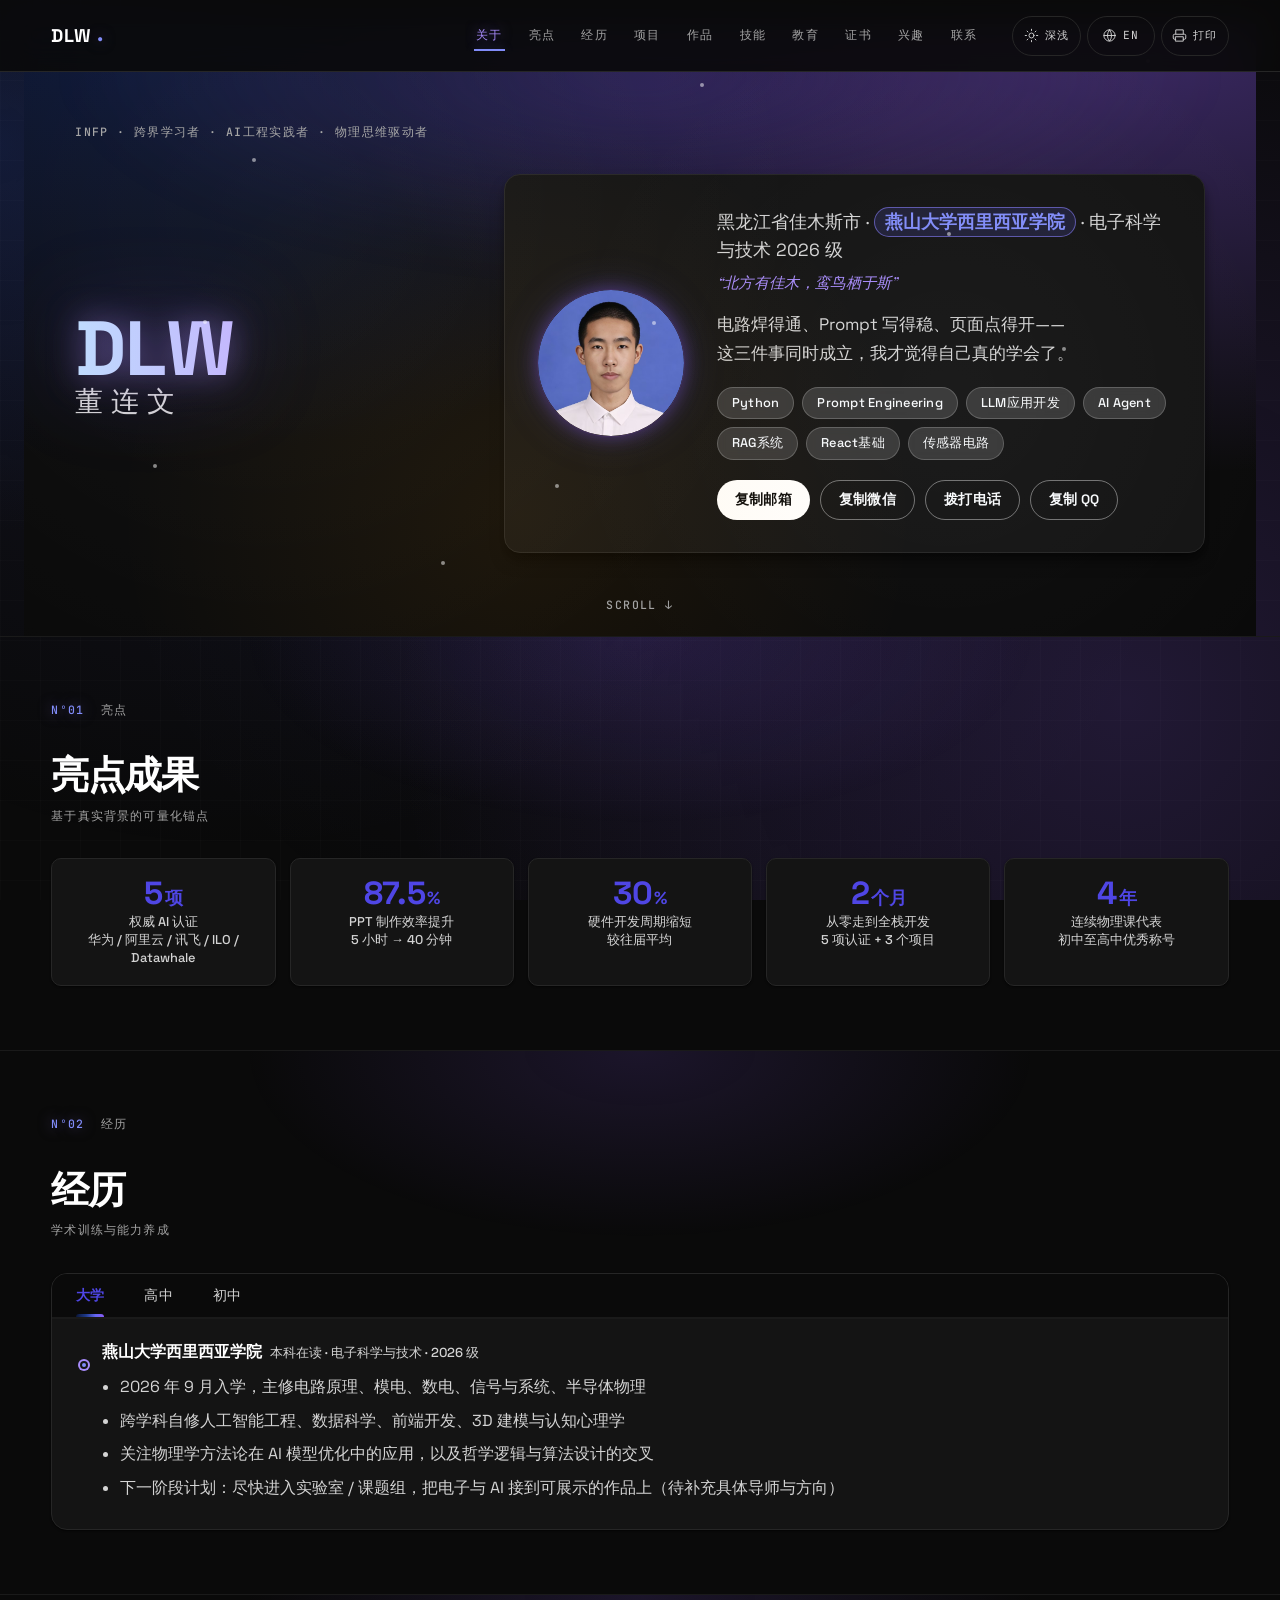
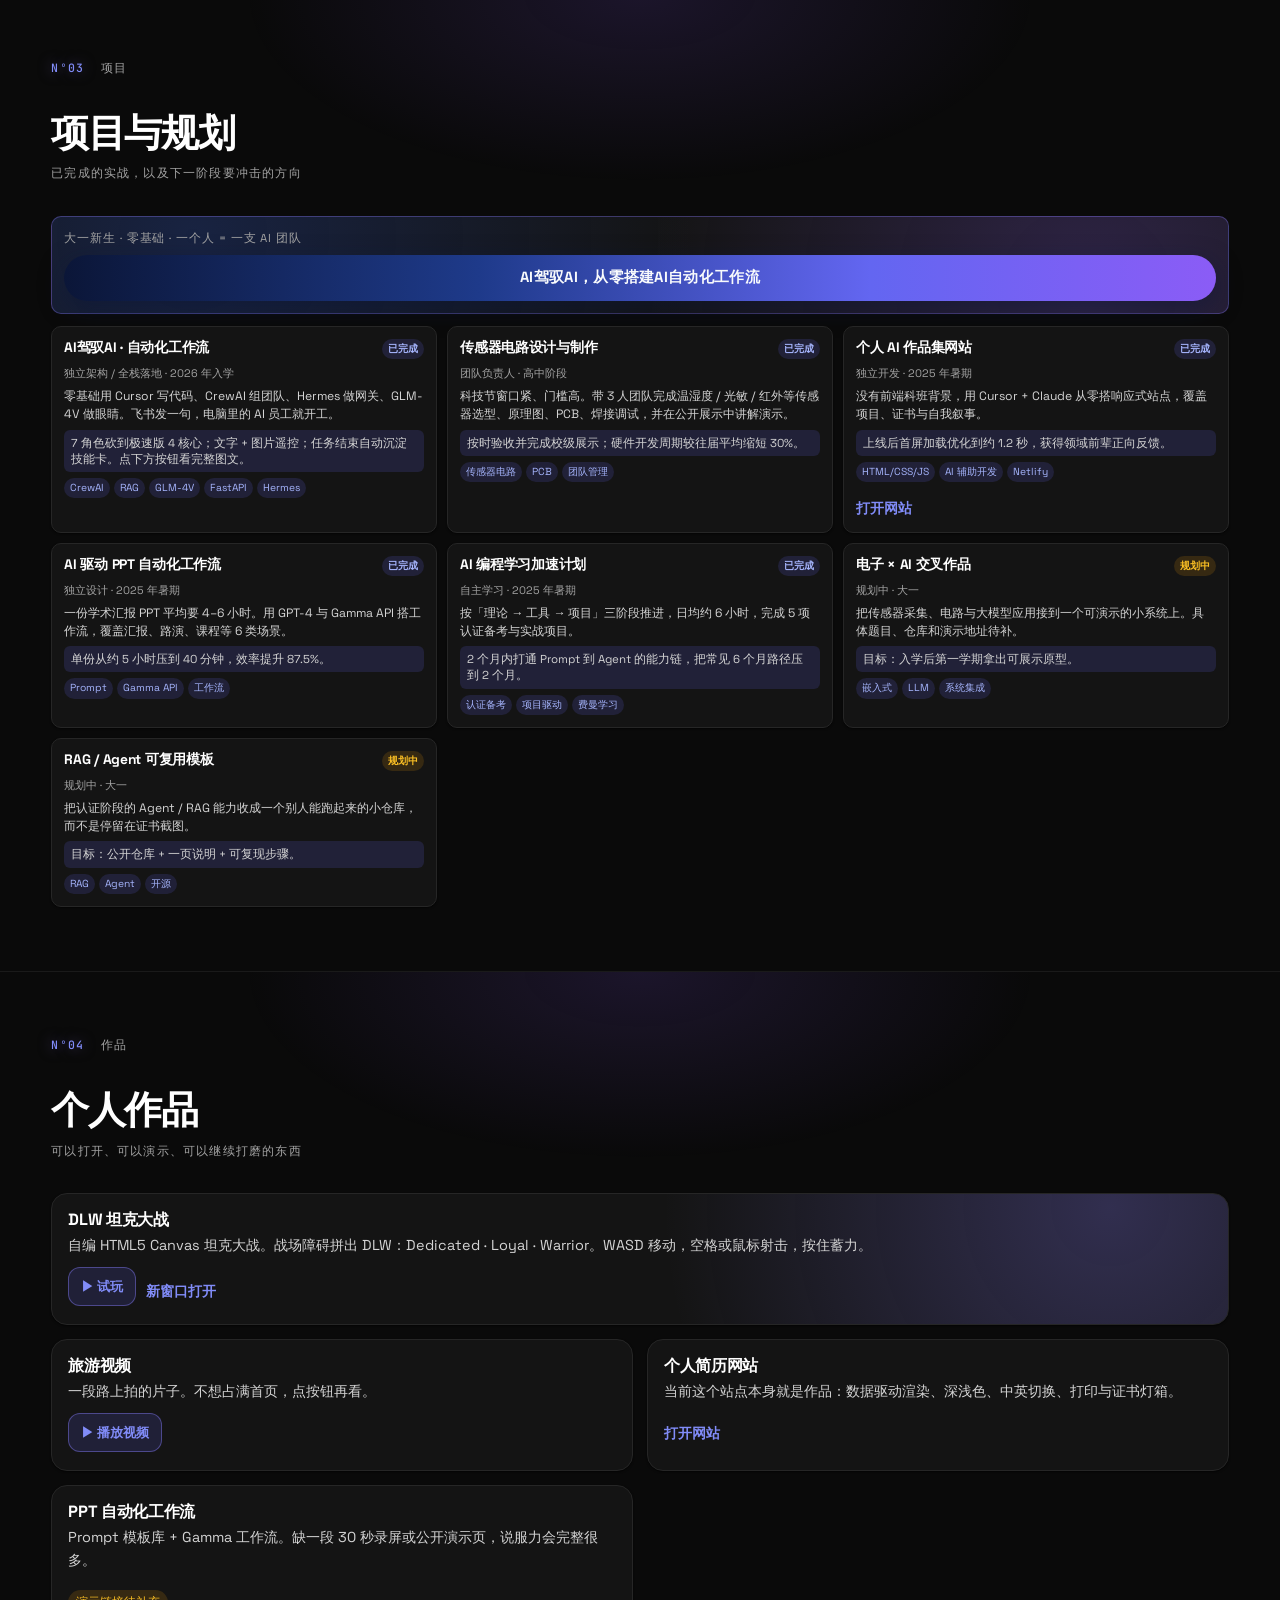
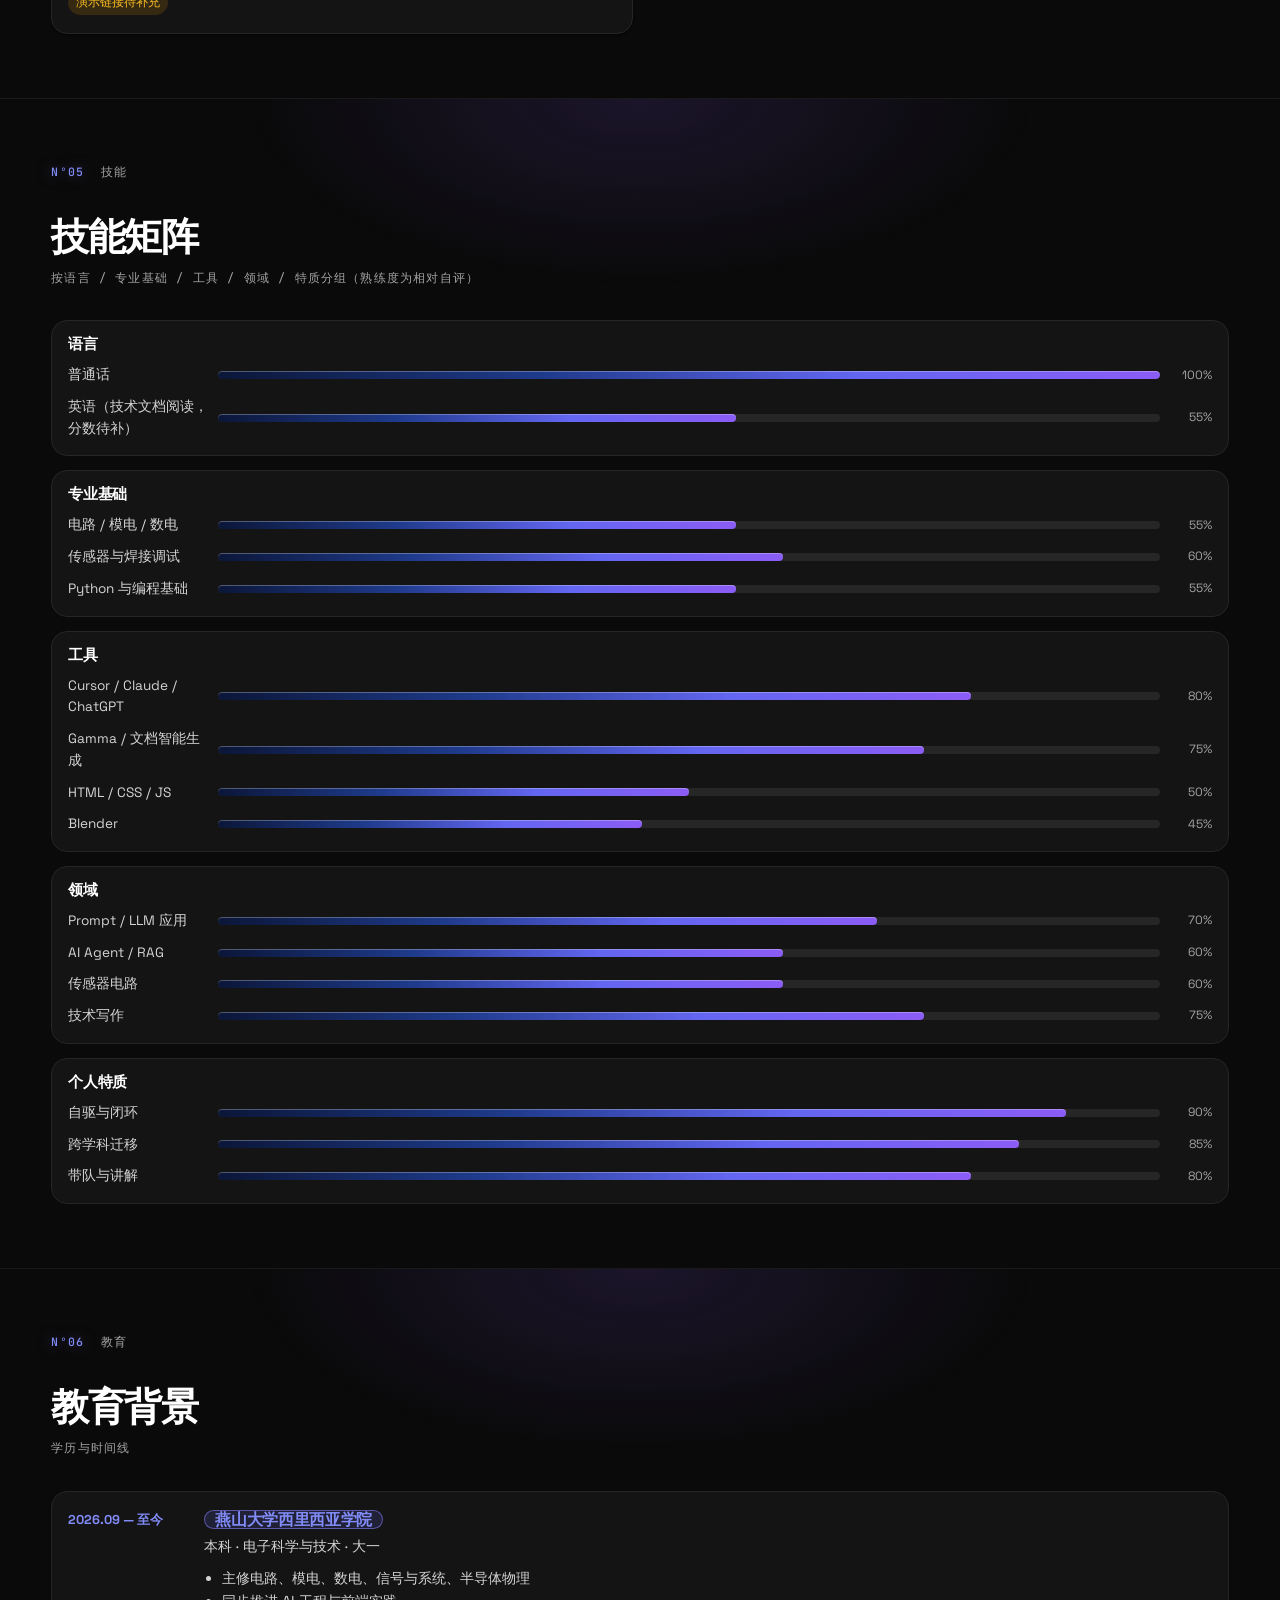
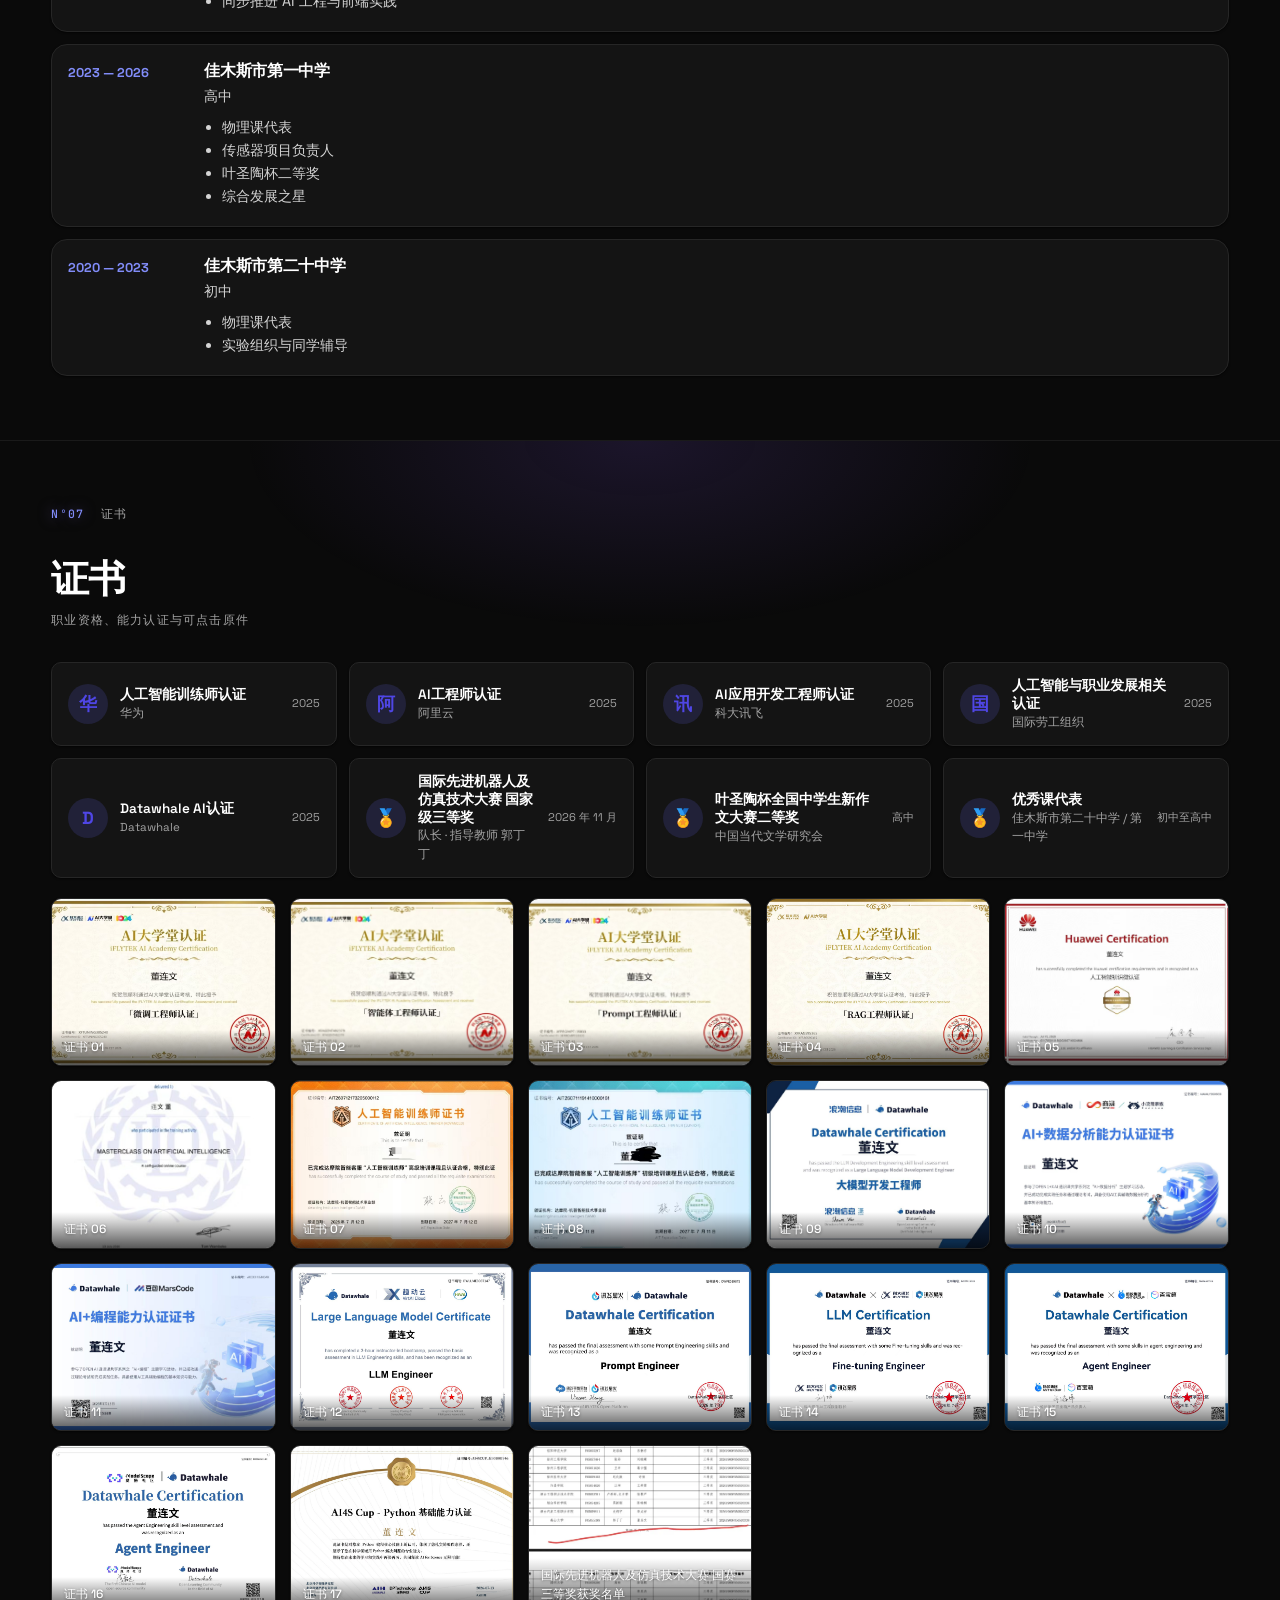
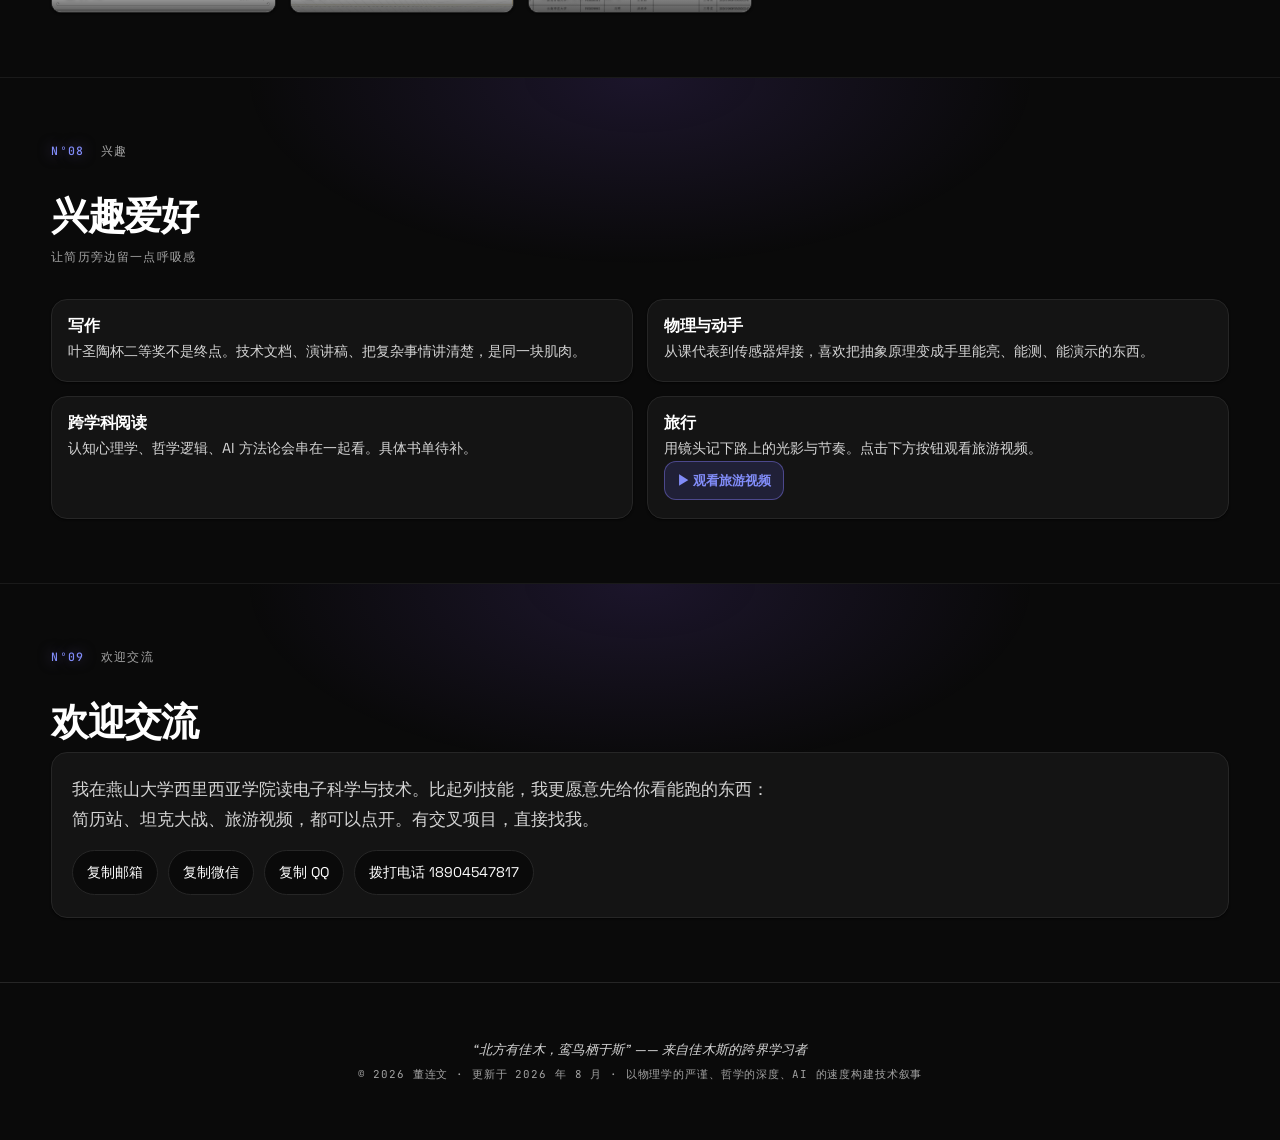
==== commit 8d02e3f2: "Add national 3rd prize (IARSTS 2026) with winners-list evidence; sync header nav and scroll reveal" ====
--- a/index.html
+++ b/index.html
@@ -1,4 +1,4 @@
-﻿<!DOCTYPE html>
+<!DOCTYPE html>
 <html lang="zh-CN" data-theme="dark">
 <head>
     <meta charset="UTF-8">
@@ -22,9 +22,11 @@
 
     <link rel="icon" type="image/svg+xml" href="favicon.svg?v=space-violet">
     <link rel="apple-touch-icon" href="images/45.jpg">
+    <link rel="preload" as="font" type="font/woff2" href="fonts/space-grotesk-latin-wght-normal.woff2" crossorigin>
+    <link rel="preload" as="font" type="font/woff2" href="fonts/jetbrains-mono-latin-wght-normal.woff2" crossorigin>
     <link rel="preload" as="image" href="images/workflow-architecture.png">
     <link rel="preload" as="image" href="images/feishu-phone.png">
-    <link rel="stylesheet" href="css/style.css?v=intro-2">
+    <link rel="stylesheet" href="css/style.css?v=neon-1">
 
     <script type="application/ld+json">
     {
@@ -49,7 +51,7 @@
     }
     </script>
 </head>
-<body>
+<body id="top">
     <div class="intro-splash" id="introSplash" role="presentation">
         <div class="intro-splash-inner">
             <p class="intro-kicker" data-i18n="tagline">INFP · 跨界学习者 · AI工程实践者 · 物理思维驱动者</p>
@@ -60,238 +62,219 @@
     </div>
     <div class="spotlight" id="spotlight"></div>
 
-    <aside class="sidebar" id="sidebar" aria-label="身份与导航">
-        <div class="sidebar-profile">
-            <div class="sidebar-avatar-wrap">
-                <img class="sidebar-avatar" id="sidebarAvatar" src="images/45.jpg" alt="董连文" />
-                <div class="sidebar-avatar-fallback" id="sidebarAvatarFallback" hidden>董</div>
-            </div>
-            <h1 class="sidebar-name" data-i18n="displayName">董连文</h1>
-            <p class="sidebar-role" data-i18n="role">电子科学与技术 · AI工程实践者</p>
-            <p class="sidebar-bio" data-i18n="bio">黑龙江佳木斯人，电子科学与技术本科在读。方向为电路与人工智能工程交叉，以可演示、可复现的作品检验所学。</p>
-        </div>
-
-        <div class="sidebar-contacts">
-            <button class="sidebar-contact" id="copyPhoneBtn" type="button">
-                <span aria-hidden="true">📱</span>
-                <span>18904547817</span>
-            </button>
-            <button class="sidebar-contact" id="copyWechatBtn" type="button">
-                <span aria-hidden="true">💬</span>
-                <span>idDONG0701</span>
-            </button>
-            <button class="sidebar-contact" id="copyQqBtn" type="button">
-                <span aria-hidden="true">QQ</span>
-                <span>3806088275</span>
-            </button>
-            <button class="sidebar-contact" id="copyEmailBtn" type="button">
-                <span aria-hidden="true">📧</span>
-                <span data-i18n="copyEmail">复制邮箱</span>
-            </button>
-        </div>
-
-        <nav class="sidebar-nav" aria-label="章节导航" data-i18n-aria="navAria">
-            <a href="#about" class="sidebar-link is-active" data-i18n="navAbout">关于</a>
-            <a href="#highlights" class="sidebar-link" data-i18n="navHighlights">亮点</a>
-            <a href="#journey" class="sidebar-link" data-i18n="navJourney">经历</a>
-            <a href="#projects" class="sidebar-link" data-i18n="navProjects">项目</a>
-            <a href="#works" class="sidebar-link" data-i18n="navWorks">作品</a>
-            <a href="#skills" class="sidebar-link" data-i18n="navSkills">技能</a>
-            <a href="#education" class="sidebar-link" data-i18n="navEducation">教育</a>
-            <a href="#certifications" class="sidebar-link" data-i18n="navCerts">证书</a>
-            <a href="#interests" class="sidebar-link" data-i18n="navInterests">兴趣</a>
-        </nav>
-
-        <div class="sidebar-actions">
-            <button class="icon-btn" id="themeToggle" type="button" aria-label="切换深浅模式" title="深浅" data-i18n-aria="themeAria" data-i18n-title="themeLabel">
-                <svg id="themeIcon" viewBox="0 0 24 24" fill="none" stroke="currentColor" stroke-width="1.5" stroke-linecap="round" stroke-linejoin="round" aria-hidden="true">
-                    <circle cx="12" cy="12" r="4"></circle>
-                    <path d="M12 2v2M12 20v2M4.9 4.9l1.4 1.4M17.7 17.7l1.4 1.4M2 12h2M20 12h2M4.9 19.1l1.4-1.4M17.7 6.3l1.4-1.4"></path>
-                </svg>
-                <span id="themeLabel">深浅</span>
-            </button>
-            <button class="icon-btn" id="langToggle" type="button" aria-label="切换语言" title="EN" data-i18n-aria="langAria">
-                <svg viewBox="0 0 24 24" fill="none" stroke="currentColor" stroke-width="1.5" stroke-linecap="round" stroke-linejoin="round" aria-hidden="true">
-                    <circle cx="12" cy="12" r="9"></circle>
-                    <path d="M3 12h18"></path>
-                    <path d="M12 3a15 15 0 0 1 0 18 15 15 0 0 1 0-18z"></path>
-                </svg>
-                <span id="langLabel">EN</span>
-            </button>
-            <button class="icon-btn" id="printBtn" type="button" aria-label="打印为 PDF" title="打印" data-i18n-aria="printAria" data-i18n-title="printLabel">
-                <svg viewBox="0 0 24 24" fill="none" stroke="currentColor" stroke-width="1.5" stroke-linecap="round" stroke-linejoin="round" aria-hidden="true">
-                    <path d="M6 9V3h12v6M6 18H4a2 2 0 0 1-2-2v-4a2 2 0 0 1 2-2h16a2 2 0 0 1 2 2v4a2 2 0 0 1-2 2h-2M6 14h12v7H6z"></path>
-                </svg>
-                <span id="printLabel">打印</span>
-            </button>
-        </div>
-    </aside>
-
-    <nav class="nav mobile-nav" role="navigation" aria-label="主导航">
-        <span class="nav-brand" data-i18n="displayName">董连文</span>
-        <button class="hamburger" aria-label="展开导航菜单" aria-expanded="false" id="hamburgerBtn">
-            <span></span><span></span><span></span>
-        </button>
-        <div class="nav-links" id="navLinks" role="menubar" aria-label="页面导航">
-            <a class="nav-link" href="#about" role="menuitem" data-i18n="navAbout">关于</a>
-            <a class="nav-link" href="#highlights" role="menuitem" data-i18n="navHighlights">亮点</a>
-            <a class="nav-link" href="#journey" role="menuitem" data-i18n="navJourney">经历</a>
-            <a class="nav-link" href="#projects" role="menuitem" data-i18n="navProjects">项目</a>
-            <a class="nav-link" href="#works" role="menuitem" data-i18n="navWorks">作品</a>
-            <a class="nav-link" href="#skills" role="menuitem" data-i18n="navSkills">技能</a>
-            <a class="nav-link" href="#education" role="menuitem" data-i18n="navEducation">教育</a>
-            <a class="nav-link" href="#certifications" role="menuitem" data-i18n="navCerts">证书</a>
-            <a class="nav-link" href="#interests" role="menuitem" data-i18n="navInterests">兴趣</a>
-        </div>
-        <div class="nav-actions">
-            <button class="nav-btn" id="themeToggleMobile" aria-label="切换深色/浅色模式" title="切换深浅色模式">🌓</button>
-            <button class="nav-btn" id="langToggleMobile" aria-label="切换语言" title="EN">EN</button>
-            <button class="nav-btn nav-btn-print" id="printBtnMobile" aria-label="打印简历" title="打印PDF">🖨️</button>
-        </div>
-    </nav>
-
-    <div class="site-main">
+    <header class="site-header" id="siteHeader">
+        <div class="header-inner">
+            <a class="header-logo" href="#top" aria-label="回到顶部">
+                <span class="header-logo-latin">DLW</span>
+                <span class="header-logo-dot" aria-hidden="true">●</span>
+            </a>
+
+            <nav class="header-nav" id="navLinks" aria-label="章节导航" data-i18n-aria="navAria">
+                <a href="#about" class="header-link mono-label" data-i18n="navAbout">关于</a>
+                <a href="#highlights" class="header-link mono-label" data-i18n="navHighlights">亮点</a>
+                <a href="#journey" class="header-link mono-label" data-i18n="navJourney">经历</a>
+                <a href="#projects" class="header-link mono-label" data-i18n="navProjects">项目</a>
+                <a href="#works" class="header-link mono-label" data-i18n="navWorks">作品</a>
+                <a href="#skills" class="header-link mono-label" data-i18n="navSkills">技能</a>
+                <a href="#education" class="header-link mono-label" data-i18n="navEducation">教育</a>
+                <a href="#certifications" class="header-link mono-label" data-i18n="navCerts">证书</a>
+                <a href="#interests" class="header-link mono-label" data-i18n="navInterests">兴趣</a>
+                <a href="#contact" class="header-link mono-label" data-i18n="navContact">联系</a>
+                <span class="header-underline" id="headerUnderline" aria-hidden="true"></span>
+            </nav>
+
+            <div class="header-actions">
+                <button class="icon-btn" id="themeToggle" type="button" aria-label="切换深浅模式" title="深浅" data-i18n-aria="themeAria" data-i18n-title="themeLabel">
+                    <svg id="themeIcon" viewBox="0 0 24 24" fill="none" stroke="currentColor" stroke-width="1.5" stroke-linecap="round" stroke-linejoin="round" aria-hidden="true">
+                        <circle cx="12" cy="12" r="4"></circle>
+                        <path d="M12 2v2M12 20v2M4.9 4.9l1.4 1.4M17.7 17.7l1.4 1.4M2 12h2M20 12h2M4.9 19.1l1.4-1.4M17.7 6.3l1.4-1.4"></path>
+                    </svg>
+                    <span id="themeLabel" data-i18n="themeLabel">深浅</span>
+                </button>
+                <button class="icon-btn" id="langToggle" type="button" aria-label="切换语言" title="EN" data-i18n-aria="langAria">
+                    <svg viewBox="0 0 24 24" fill="none" stroke="currentColor" stroke-width="1.5" stroke-linecap="round" stroke-linejoin="round" aria-hidden="true">
+                        <circle cx="12" cy="12" r="9"></circle>
+                        <path d="M3 12h18"></path>
+                        <path d="M12 3a15 15 0 0 1 0 18 15 15 0 0 1 0-18z"></path>
+                    </svg>
+                    <span id="langLabel">EN</span>
+                </button>
+                <button class="icon-btn" id="printBtn" type="button" aria-label="打印为 PDF" title="打印" data-i18n-aria="printAria" data-i18n-title="printLabel">
+                    <svg viewBox="0 0 24 24" fill="none" stroke="currentColor" stroke-width="1.5" stroke-linecap="round" stroke-linejoin="round" aria-hidden="true">
+                        <path d="M6 9V3h12v6M6 18H4a2 2 0 0 1-2-2v-4a2 2 0 0 1 2-2h16a2 2 0 0 1 2 2v4a2 2 0 0 1-2 2h-2M6 14h12v7H6z"></path>
+                    </svg>
+                    <span id="printLabel" data-i18n="printLabel">打印</span>
+                </button>
+                <button class="hamburger" aria-label="展开导航菜单" aria-expanded="false" id="hamburgerBtn">
+                    <span></span><span></span><span></span>
+                </button>
+            </div>
+        </div>
+    </header>
+
+    <main class="layout-main">
         <section class="hero" id="about" aria-labelledby="hero-heading">
-            <div class="hero-content">
-                <div class="hero-avatar-wrap mobile-only-avatar">
-                    <img class="hero-avatar" id="heroAvatar" src="images/45.jpg" alt="董连文头像" />
-                </div>
-                <div class="hero-info">
-                    <p class="hero-tagline" data-i18n="tagline">INFP · 跨界学习者 · AI工程实践者 · 物理思维驱动者</p>
-                    <h2 class="hero-name gradient-text" id="hero-heading" data-i18n="displayName">董连文</h2>
-                    <p class="hero-subtitle">
-                        <span data-i18n="subtitleLoc">黑龙江省佳木斯市</span>
-                        ·
-                        <a class="school-link" href="https://scise.ysu.edu.cn/" target="_blank" rel="noopener" data-i18n="schoolName">燕山大学西里西亚学院</a>
-                        ·
-                        <span data-i18n="subtitleMajor">电子科学与技术 2026 级</span>
-                    </p>
-                    <p class="hero-poem" data-i18n="poem">“北方有佳木，鸾鸟栖于斯”</p>
-                    <p class="hero-lead" data-i18n="lead">电路焊得通、Prompt 写得稳、页面点得开——这三件事同时成立，我才觉得自己真的学会了。</p>
-                    <div class="hero-badges" id="heroBadges" aria-label="技能关键词"></div>
-                    <div class="hero-contact">
-                        <button class="hero-btn hero-btn-primary" id="copyEmailBtnHero" type="button" data-i18n="copyEmail">复制邮箱</button>
-                        <button class="hero-btn hero-btn-outline" id="copyWechatBtnHero" type="button" data-i18n="copyWechat">复制微信</button>
-                        <a class="hero-btn hero-btn-outline" href="tel:18904547817" data-i18n="callPhone">拨打电话</a>
+            <div class="hero-glow" aria-hidden="true"></div>
+            <div class="hero-inner">
+                <p class="hero-kicker mono-label" data-i18n="tagline">INFP · 跨界学习者 · AI工程实践者 · 物理思维驱动者</p>
+
+                <h1 class="hero-wordmark" id="hero-heading">
+                    <span class="wordmark-latin gradient-text" aria-hidden="true">DLW</span>
+                    <span class="wordmark-cn" data-i18n="displayName">董连文</span>
+                </h1>
+
+                <div class="hero-lower">
+                    <div class="hero-avatar-wrap">
+                        <img class="hero-avatar" id="heroAvatar" src="images/45.jpg" alt="董连文头像" />
+                        <div class="sidebar-avatar-fallback" id="sidebarAvatarFallback" hidden>董</div>
                     </div>
-                </div>
-            </div>
-        </section>
-
-        <main class="container" id="mainContent">
-            <section class="section reveal" id="highlights" aria-labelledby="highlights-title">
-                <div class="section-header">
-                    <div class="section-icon">01</div>
-                    <div>
-                        <h2 class="section-title" id="highlights-title" data-i18n="secHighlights">亮点成果</h2>
-                        <p class="section-subtitle" data-i18n="secHighlightsSub">基于真实背景的可量化锚点</p>
+                    <div class="hero-meta">
+                        <p class="hero-subtitle">
+                            <span data-i18n="subtitleLoc">黑龙江省佳木斯市</span>
+                            ·
+                            <a class="school-link" href="https://scise.ysu.edu.cn/" target="_blank" rel="noopener" data-i18n="schoolName">燕山大学西里西亚学院</a>
+                            ·
+                            <span data-i18n="subtitleMajor">电子科学与技术 2026 级</span>
+                        </p>
+                        <p class="hero-poem" data-i18n="poem">“北方有佳木，鸾鸟栖于斯”</p>
+                        <p class="hero-lead section-lead" data-i18n="lead">电路焊得通、Prompt 写得稳、页面点得开——这三件事同时成立，我才觉得自己真的学会了。</p>
+                        <div class="hero-badges" id="heroBadges" aria-label="技能关键词"></div>
+                        <div class="hero-contact">
+                            <button class="hero-btn hero-btn-primary" id="copyEmailBtnHero" type="button" data-i18n="copyEmail">复制邮箱</button>
+                            <button class="hero-btn hero-btn-outline" id="copyWechatBtnHero" type="button" data-i18n="copyWechat">复制微信</button>
+                            <button class="hero-btn hero-btn-outline" id="copyPhoneBtnHero" type="button" data-i18n="callPhone">拨打电话</button>
+                            <button class="hero-btn hero-btn-outline" id="copyQqBtnHero" type="button" data-i18n="copyQq">复制 QQ</button>
+                        </div>
                     </div>
                 </div>
+            </div>
+            <div class="hero-scroll mono-label" aria-hidden="true">
+                Scroll <span class="hero-scroll-arrow">↓</span>
+            </div>
+        </section>
+
+        <section class="chapter reveal" id="highlights" aria-labelledby="highlights-title">
+            <div class="chapter-inner">
+                <header class="chapter-head">
+                    <span class="chapter-no mono-label">Nº01</span>
+                    <span class="chapter-kicker mono-label" data-i18n="navHighlights">亮点</span>
+                </header>
+                <h2 class="chapter-title" id="highlights-title" data-i18n="secHighlights">亮点成果</h2>
+                <p class="chapter-lead section-lead" data-i18n="secHighlightsSub">基于真实背景的可量化锚点</p>
                 <div class="highlights-grid" id="highlightsGrid"></div>
-            </section>
-
-            <section class="section reveal" id="journey" aria-labelledby="journey-title">
-                <div class="section-header">
-                    <div class="section-icon">02</div>
-                    <div>
-                        <h2 class="section-title" id="journey-title" data-i18n="secJourney">经历</h2>
-                        <p class="section-subtitle" data-i18n="secJourneySub">学术训练与能力养成</p>
-                    </div>
-                </div>
+            </div>
+        </section>
+
+        <section class="chapter reveal" id="journey" aria-labelledby="journey-title">
+            <div class="chapter-inner">
+                <header class="chapter-head">
+                    <span class="chapter-no mono-label">Nº02</span>
+                    <span class="chapter-kicker mono-label" data-i18n="navJourney">经历</span>
+                </header>
+                <h2 class="chapter-title" id="journey-title" data-i18n="secJourney">经历</h2>
+                <p class="chapter-lead section-lead" data-i18n="secJourneySub">学术训练与能力养成</p>
                 <div class="tabs-container" id="journeyTabs" role="region" aria-label="经历标签页" data-i18n-aria="journeyTabsAria"></div>
-            </section>
-
-            <section class="section reveal" id="projects" aria-labelledby="projects-title">
-                <div class="section-header">
-                    <div class="section-icon">03</div>
-                    <div>
-                        <h2 class="section-title" id="projects-title" data-i18n="secProjects">项目与规划</h2>
-                        <p class="section-subtitle" data-i18n="secProjectsSub">已完成的实战，以及下一阶段要冲击的方向</p>
-                    </div>
-                </div>
+            </div>
+        </section>
+
+        <section class="chapter reveal" id="projects" aria-labelledby="projects-title">
+            <div class="chapter-inner">
+                <header class="chapter-head">
+                    <span class="chapter-no mono-label">Nº03</span>
+                    <span class="chapter-kicker mono-label" data-i18n="navProjects">项目</span>
+                </header>
+                <h2 class="chapter-title" id="projects-title" data-i18n="secProjects">项目与规划</h2>
+                <p class="chapter-lead section-lead" data-i18n="secProjectsSub">已完成的实战，以及下一阶段要冲击的方向</p>
                 <div class="workflow-cta-wrap" id="workflowCtaWrap">
                     <p class="workflow-cta-kicker" data-i18n="workflowKicker">大一新生 · 零基础 · 一个人 = 一支 AI 团队</p>
                     <button type="button" class="workflow-cta" id="openWorkflowBtn" data-i18n="workflowCta" aria-haspopup="dialog" aria-controls="workflowModal">AI驾驭AI，从零搭建AI自动化工作流</button>
                 </div>
                 <div class="project-grid" id="projectsGrid"></div>
-            </section>
-
-            <section class="section reveal" id="works" aria-labelledby="works-title">
-                <div class="section-header">
-                    <div class="section-icon">04</div>
-                    <div>
-                        <h2 class="section-title" id="works-title" data-i18n="secWorks">个人作品</h2>
-                        <p class="section-subtitle" data-i18n="secWorksSub">可以打开、可以演示、可以继续打磨的东西</p>
-                    </div>
-                </div>
+            </div>
+        </section>
+
+        <section class="chapter reveal" id="works" aria-labelledby="works-title">
+            <div class="chapter-inner">
+                <header class="chapter-head">
+                    <span class="chapter-no mono-label">Nº04</span>
+                    <span class="chapter-kicker mono-label" data-i18n="navWorks">作品</span>
+                </header>
+                <h2 class="chapter-title" id="works-title" data-i18n="secWorks">个人作品</h2>
+                <p class="chapter-lead section-lead" data-i18n="secWorksSub">可以打开、可以演示、可以继续打磨的东西</p>
                 <div class="works-grid" id="worksGrid"></div>
-            </section>
-
-            <section class="section reveal" id="skills" aria-labelledby="skills-title">
-                <div class="section-header">
-                    <div class="section-icon">05</div>
-                    <div>
-                        <h2 class="section-title" id="skills-title" data-i18n="secSkills">技能矩阵</h2>
-                        <p class="section-subtitle" data-i18n="secSkillsSub">按语言 / 专业基础 / 工具 / 领域 / 特质分组（熟练度为相对自评）</p>
-                    </div>
-                </div>
+            </div>
+        </section>
+
+        <section class="chapter reveal" id="skills" aria-labelledby="skills-title">
+            <div class="chapter-inner">
+                <header class="chapter-head">
+                    <span class="chapter-no mono-label">Nº05</span>
+                    <span class="chapter-kicker mono-label" data-i18n="navSkills">技能</span>
+                </header>
+                <h2 class="chapter-title" id="skills-title" data-i18n="secSkills">技能矩阵</h2>
+                <p class="chapter-lead section-lead" data-i18n="secSkillsSub">按语言 / 专业基础 / 工具 / 领域 / 特质分组（熟练度为相对自评）</p>
                 <div class="skills-groups" id="skillsGrid"></div>
-            </section>
-
-            <section class="section reveal" id="education" aria-labelledby="education-title">
-                <div class="section-header">
-                    <div class="section-icon">06</div>
-                    <div>
-                        <h2 class="section-title" id="education-title" data-i18n="secEducation">教育背景</h2>
-                        <p class="section-subtitle" data-i18n="secEducationSub">学历与时间线</p>
-                    </div>
-                </div>
+            </div>
+        </section>
+
+        <section class="chapter reveal" id="education" aria-labelledby="education-title">
+            <div class="chapter-inner">
+                <header class="chapter-head">
+                    <span class="chapter-no mono-label">Nº06</span>
+                    <span class="chapter-kicker mono-label" data-i18n="navEducation">教育</span>
+                </header>
+                <h2 class="chapter-title" id="education-title" data-i18n="secEducation">教育背景</h2>
+                <p class="chapter-lead section-lead" data-i18n="secEducationSub">学历与时间线</p>
                 <div class="edu-timeline" id="eduTimeline"></div>
-            </section>
-
-            <section class="section reveal" id="certifications" aria-labelledby="cert-title">
-                <div class="section-header">
-                    <div class="section-icon">07</div>
-                    <div>
-                        <h2 class="section-title" id="cert-title" data-i18n="secCerts">证书</h2>
-                        <p class="section-subtitle" data-i18n="secCertsSub">职业资格、能力认证与可点击原件</p>
-                    </div>
-                </div>
+            </div>
+        </section>
+
+        <section class="chapter reveal" id="certifications" aria-labelledby="cert-title">
+            <div class="chapter-inner">
+                <header class="chapter-head">
+                    <span class="chapter-no mono-label">Nº07</span>
+                    <span class="chapter-kicker mono-label" data-i18n="navCerts">证书</span>
+                </header>
+                <h2 class="chapter-title" id="cert-title" data-i18n="secCerts">证书</h2>
+                <p class="chapter-lead section-lead" data-i18n="secCertsSub">职业资格、能力认证与可点击原件</p>
                 <ul class="cert-list" id="certList"></ul>
                 <div class="cert-gallery" id="certGallery"></div>
-            </section>
-
-            <section class="section reveal" id="interests" aria-labelledby="interests-title">
-                <div class="section-header">
-                    <div class="section-icon">08</div>
-                    <div>
-                        <h2 class="section-title" id="interests-title" data-i18n="secInterests">兴趣爱好</h2>
-                        <p class="section-subtitle" data-i18n="secInterestsSub">让简历旁边留一点呼吸感</p>
-                    </div>
-                </div>
+            </div>
+        </section>
+
+        <section class="chapter reveal" id="interests" aria-labelledby="interests-title">
+            <div class="chapter-inner">
+                <header class="chapter-head">
+                    <span class="chapter-no mono-label">Nº08</span>
+                    <span class="chapter-kicker mono-label" data-i18n="navInterests">兴趣</span>
+                </header>
+                <h2 class="chapter-title" id="interests-title" data-i18n="secInterests">兴趣爱好</h2>
+                <p class="chapter-lead section-lead" data-i18n="secInterestsSub">让简历旁边留一点呼吸感</p>
                 <div class="interest-grid" id="interestGrid"></div>
-            </section>
-
-            <section class="section reveal contact-section" id="contact" aria-labelledby="contact-title">
-                <div class="section-header">
-                    <div class="section-icon">09</div>
-                    <div>
-                        <h2 class="section-title" id="contact-title" data-i18n="secContact">欢迎交流</h2>
-                        <p class="section-subtitle" data-i18n="secContactSub">想法、合作、项目讨论，都欢迎随时找我</p>
-                    </div>
-                </div>
+            </div>
+        </section>
+
+        <section class="chapter chapter-contact reveal" id="contact" aria-labelledby="contact-title">
+            <div class="chapter-inner">
+                <header class="chapter-head">
+                    <span class="chapter-no mono-label">Nº09</span>
+                    <span class="chapter-kicker mono-label" data-i18n="secContact">欢迎交流</span>
+                </header>
+                <h2 class="chapter-title" id="contact-title" data-i18n="secContact">欢迎交流</h2>
                 <div class="contact-panel">
-                    <p class="contact-lead" data-i18n="contactLead">我在燕山大学西里西亚学院读电子科学与技术。比起列技能，我更愿意先给你看能跑的东西：简历站、坦克大战、旅游视频，都可以点开。有交叉项目，直接找我。</p>
+                    <p class="contact-lead section-lead" data-i18n="contactLead">我在燕山大学西里西亚学院读电子科学与技术。比起列技能，我更愿意先给你看能跑的东西：简历站、坦克大战、旅游视频，都可以点开。有交叉项目，直接找我。</p>
                     <div class="contact-actions" id="contactActions"></div>
                 </div>
-            </section>
-        </main>
-
-        <footer class="footer">
+            </div>
+        </section>
+    </main>
+
+    <footer class="footer">
+        <div class="footer-inner">
             <p class="footer-poem" data-i18n="footerPoem">“北方有佳木，鸾鸟栖于斯” —— 来自佳木斯的跨界学习者</p>
-            <p data-i18n="footerCopy">© 2026 董连文 · 更新于 2026 年 8 月 · 以物理学的严谨、哲学的深度、AI 的速度构建技术叙事</p>
-        </footer>
-    </div>
+            <p class="footer-copy" data-i18n="footerCopy">© 2026 董连文 · 更新于 2026 年 8 月 · 以物理学的严谨、哲学的深度、AI 的速度构建技术叙事</p>
+        </div>
+    </footer>
 
     <button class="back-to-top" id="backToTop" aria-label="返回顶部" title="返回顶部" data-i18n-aria="backToTop" data-i18n-title="backToTop">↑</button>
     <div class="toast" id="toast" aria-live="polite" aria-atomic="true"></div>
@@ -341,6 +324,6 @@
         <div class="lightbox-counter" id="lightboxCounter"></div>
     </div>
 
-    <script src="js/main.js?v=fullstack" defer></script>
+    <script src="js/main.js?v=neon-1" defer></script>
 </body>
 </html>
--- a/css/style.css
+++ b/css/style.css
@@ -1,4 +1,51 @@
-﻿:root {
+﻿        /* ===================================================================
+           Webfonts — self-hosted variable subsets (SIL Open Font License)
+           =================================================================== */
+        @font-face {
+            font-family: 'Space Grotesk';
+            font-style: normal;
+            font-weight: 300 700;
+            font-display: swap;
+            src: url('../fonts/space-grotesk-latin-wght-normal.woff2') format('woff2-variations');
+        }
+        @font-face {
+            font-family: 'JetBrains Mono';
+            font-style: normal;
+            font-weight: 100 800;
+            font-display: swap;
+            src: url('../fonts/jetbrains-mono-latin-wght-normal.woff2') format('woff2-variations');
+        }
+        @font-face {
+            font-family: 'Inter';
+            font-style: normal;
+            font-weight: 100 900;
+            font-display: swap;
+            src: url('../fonts/inter-latin-wght-normal.woff2') format('woff2-variations');
+        }
+        @font-face {
+            font-family: 'Playfair Display';
+            font-style: normal;
+            font-weight: 400 900;
+            font-display: swap;
+            src: url('../fonts/playfair-display-latin-wght-normal.woff2') format('woff2-variations');
+        }
+
+        /* ===================================================================
+           Design tokens — neon-violet on obsidian
+           Purple ramp brightened for pure-black backgrounds (#A855F7 / #C084FC).
+           =================================================================== */
+        :root {
+            /* --- fluid type scale --- */
+            --fs-display: clamp(2.75rem, 7.5vw, 7.5rem);
+            --fs-h1: clamp(2rem, 5vw, 4rem);
+            --fs-h2: clamp(1.5rem, 3vw, 2.5rem);
+            --fs-h3: clamp(1.25rem, 2vw, 1.75rem);
+            --lh-display: 0.98;
+            --ls-display: -0.035em;
+            --ls-tight: -0.02em;
+            --ls-label: 0.12em;
+
+            /* --- original indigo / violet ramp --- */
             --primary: #818cf8;
             --primary-deep: #4f46e5;
             --primary-light: #a78bfa;
@@ -6,37 +53,63 @@
             --violet: #8b5cf6;
             --violet-deep: #6366f1;
             --violet-bg: rgba(139, 92, 246, 0.16);
+            --neon: #818cf8;
+            --neon-bright: #a78bfa;
+            --neon-pale: #f5d0fe;
+            --neon-line: rgba(139, 92, 246, 0.32);
+
+            /* --- glow --- */
+            --glow-sm: 0 0 10px rgba(129, 140, 248, 0.35);
+            --glow-md: 0 0 18px rgba(139, 92, 246, 0.40), 0 0 44px rgba(99, 102, 241, 0.18);
+            --glow-lg: 0 0 26px rgba(167, 139, 250, 0.45), 0 0 70px rgba(139, 92, 246, 0.24);
+            --glow-text: 0 0 14px rgba(167, 139, 250, 0.50), 0 0 38px rgba(139, 92, 246, 0.26);
+
             --theme-gradient: linear-gradient(90deg, #0b1638 0%, #1e3a8a 36%, #6366f1 70%, #8b5cf6 100%);
             --text-gradient: linear-gradient(90deg, #bfdbfe 0%, #c4b5fd 45%, #f5d0fe 100%);
+
             --accent: #F59E0B;
             --accent-light: rgba(245, 158, 11, 0.15);
             --accent-deep: #FBBF24;
+
+            /* --- surfaces --- */
             --bg: #0A0A0A;
             --bg-card: #141414;
             --bg-nav: rgba(10, 10, 10, 0.92);
+            --sidebar-bg: rgba(8, 12, 16, 0.38);
             --text: #FFFFFF;
             --text-secondary: #D4D4D4;
             --text-tertiary: #A3A3A3;
             --border: #262626;
             --border-light: #1A1A1A;
-            --shadow-sm: 0 1px 2px rgba(0, 0, 0, 0.5);
-            --shadow: 0 4px 6px -1px rgba(0, 0, 0, 0.5), 0 2px 4px -2px rgba(0, 0, 0, 0.4);
-            --shadow-md: 0 10px 15px -3px rgba(0, 0, 0, 0.6), 0 4px 6px -4px rgba(0, 0, 0, 0.4);
-            --shadow-lg: 0 20px 25px -5px rgba(0, 0, 0, 0.7), 0 8px 10px -6px rgba(0, 0, 0, 0.5);
+
+            --shadow-sm: 0 1px 2px rgba(0, 0, 0, 0.6);
+            --shadow: 0 4px 6px -1px rgba(0, 0, 0, 0.6), 0 2px 4px -2px rgba(0, 0, 0, 0.5);
+            --shadow-md: 0 10px 15px -3px rgba(0, 0, 0, 0.7), 0 4px 6px -4px rgba(0, 0, 0, 0.5);
+            --shadow-lg: 0 20px 25px -5px rgba(0, 0, 0, 0.8), 0 8px 10px -6px rgba(0, 0, 0, 0.6);
+
             --radius-sm: 6px;
             --radius: 10px;
             --radius-lg: 16px;
             --radius-xl: 20px;
             --transition: 180ms cubic-bezier(0.4, 0, 0.2, 1);
-            --font-mono: 'SF Mono', 'Cascadia Code', 'Consolas', 'Monaco', 'Source Code Pro', monospace;
+            --ease-out-expo: cubic-bezier(0.16, 1, 0.3, 1);
+            --dur-base: 0.6s;
+
+            --font-display: 'Space Grotesk', 'Inter', var(--font-sans);
+            --font-serif: 'Playfair Display', Georgia, serif;
+            --font-mono: 'JetBrains Mono', 'SF Mono', 'Cascadia Code', 'Consolas', 'Monaco', 'Source Code Pro', monospace;
             --font-sans: -apple-system, BlinkMacSystemFont, 'Segoe UI', 'PingFang SC', 'Hiragino Sans GB', 'Microsoft YaHei', 'Noto Sans SC', sans-serif;
-            --nav-height: 60px;
-            --sidebar-width: 300px;
-            --sidebar-bg: rgba(8, 12, 16, 0.38);
+
+            --header-height: 72px;
+            --nav-height: 72px;
+            --container: 1280px;
+            --gutter: clamp(1.25rem, 4vw, 4rem);
+
             --hero-gradient: radial-gradient(ellipse at 8% 0%, #0b1638 0%, transparent 50%), radial-gradient(ellipse at 92% 0%, rgba(139, 92, 246, 0.38) 0%, transparent 52%), #0A0A0A;
             --hero-pattern-opacity: 0.08;
             --card-hover-lift: -4px;
             --timeline-line: #404040;
+
             --badge-ai-bg: rgba(99, 102, 241, 0.16);
             --badge-ai-text: #a5b4fc;
             --badge-frontend-bg: rgba(139, 92, 246, 0.16);
@@ -45,84 +118,84 @@
             --badge-hardware-text: #FBBF24;
             --badge-soft-bg: rgba(34, 197, 94, 0.12);
             --badge-soft-text: #4ADE80;
+
             --progress-track: #262626;
             --progress-fill: linear-gradient(90deg, #0b1638 0%, #1e3a8a 34%, #6366f1 68%, #8b5cf6 100%);
             --toast-bg: #FFFFFF;
             --toast-text: #0A0A0A;
+
+            /* CRT scanline overlay — the hook stays so the effect can be dialled
+               back up, but 0 keeps the screen clean against the indigo palette */
+            --scanline-opacity: 0;
+        }
+
+        [data-theme="dark"] {
+            --bg: #0A0A0A;
+            --bg-card: #141414;
+            --bg-nav: rgba(10, 10, 10, 0.92);
+            --sidebar-bg: rgba(8, 12, 16, 0.38);
+            --text: #FFFFFF;
+            --text-secondary: #D4D4D4;
+            --text-tertiary: #A3A3A3;
+            --border: #262626;
+            --border-light: #1A1A1A;
         }
 
         [data-theme="light"] {
             --bg: #f4f7fb;
             --bg-card: #ffffff;
             --bg-nav: rgba(255, 255, 255, 0.9);
+            --sidebar-bg: rgba(255, 255, 255, 0.46);
             --text: #111827;
             --text-secondary: #374151;
             --text-tertiary: #6b7280;
             --border: #e5e7eb;
             --border-light: #eef2f6;
+
             --shadow-sm: 0 1px 2px rgba(15, 23, 42, 0.06);
             --shadow: 0 4px 10px rgba(15, 23, 42, 0.08);
             --shadow-md: 0 10px 20px rgba(15, 23, 42, 0.1);
             --shadow-lg: 0 18px 36px rgba(15, 23, 42, 0.12);
+
             --primary: #4f46e5;
             --primary-deep: #3730a3;
             --primary-light: #7c3aed;
             --primary-bg: rgba(79, 70, 229, 0.1);
             --violet: #7c3aed;
             --violet-deep: #6366f1;
+            --violet-bg: rgba(99, 102, 241, 0.08);
+            --neon: #4f46e5;
+            --neon-bright: #6d28d9;
+            --neon-pale: #3730a3;
+            --neon-line: rgba(79, 70, 229, 0.28);
+
+            /* glow becomes a soft indigo cast instead of a halo on white */
+            --glow-sm: 0 2px 10px rgba(79, 70, 229, 0.14);
+            --glow-md: 0 6px 22px rgba(79, 70, 229, 0.16);
+            --glow-lg: 0 12px 40px rgba(79, 70, 229, 0.20);
+            --glow-text: 0 1px 2px rgba(79, 70, 229, 0.16);
+
             --theme-gradient: linear-gradient(90deg, #1e3a8a 0%, #4f46e5 48%, #7c3aed 100%);
             --text-gradient: linear-gradient(90deg, #1e3a8a 0%, #4f46e5 48%, #7c3aed 100%);
             --accent-light: rgba(245, 158, 11, 0.12);
             --timeline-line: #d1d5db;
+
             --badge-ai-bg: rgba(79, 70, 229, 0.1);
             --badge-ai-text: #3730a3;
-            --badge-frontend-bg: rgba(124, 58, 237, 0.1);
+            --badge-frontend-bg: rgba(99, 102, 241, 0.1);
             --badge-frontend-text: #6d28d9;
             --badge-hardware-bg: rgba(217, 119, 6, 0.12);
             --badge-hardware-text: #b45309;
             --badge-soft-bg: rgba(22, 163, 74, 0.1);
             --badge-soft-text: #15803d;
+
             --progress-track: #e5e7eb;
             --progress-fill: linear-gradient(90deg, #1e3a8a 0%, #4f46e5 50%, #7c3aed 100%);
             --toast-bg: #111827;
             --toast-text: #ffffff;
+
             --hero-gradient: radial-gradient(ellipse at 8% 0%, #e0e7ff 0%, transparent 48%), radial-gradient(ellipse at 92% 0%, #ede9fe 0%, transparent 52%), #f4f7fb;
             --hero-pattern-opacity: 0.12;
-            --sidebar-bg: rgba(255, 255, 255, 0.46);
-            --violet-bg: rgba(124, 58, 237, 0.08);
-        }
-
-        [data-theme="dark"] {
-            --bg: #0A0A0A;
-            --bg-card: #141414;
-            --bg-nav: rgba(10, 10, 10, 0.92);
-            --text: #FFFFFF;
-            --text-secondary: #D4D4D4;
-            --text-tertiary: #A3A3A3;
-            --border: #262626;
-            --border-light: #1A1A1A;
-            --sidebar-bg: rgba(8, 12, 16, 0.38);
-            --shadow-sm: 0 1px 2px rgba(0, 0, 0, 0.5);
-            --shadow: 0 4px 6px -1px rgba(0, 0, 0, 0.5), 0 2px 4px -2px rgba(0, 0, 0, 0.4);
-            --shadow-md: 0 10px 15px -3px rgba(0, 0, 0, 0.6), 0 4px 6px -4px rgba(0, 0, 0, 0.4);
-            --shadow-lg: 0 20px 25px -5px rgba(0, 0, 0, 0.7), 0 8px 10px -6px rgba(0, 0, 0, 0.5);
-            --primary-bg: rgba(99, 102, 241, 0.16);
-            --accent-light: rgba(245, 158, 11, 0.15);
-            --timeline-line: #404040;
-            --badge-ai-bg: rgba(99, 102, 241, 0.16);
-            --badge-ai-text: #a5b4fc;
-            --badge-frontend-bg: rgba(139, 92, 246, 0.16);
-            --badge-frontend-text: #c4b5fd;
-            --badge-hardware-bg: rgba(245, 158, 11, 0.12);
-            --badge-hardware-text: #FBBF24;
-            --badge-soft-bg: rgba(34, 197, 94, 0.12);
-            --badge-soft-text: #4ADE80;
-            --progress-track: #262626;
-            --progress-fill: linear-gradient(90deg, #0b1638 0%, #1e3a8a 34%, #6366f1 68%, #8b5cf6 100%);
-            --toast-bg: #FFFFFF;
-            --toast-text: #0A0A0A;
-            --hero-gradient: radial-gradient(ellipse at 8% 0%, #0b1638 0%, transparent 50%), radial-gradient(ellipse at 92% 0%, rgba(139, 92, 246, 0.38) 0%, transparent 52%), #0A0A0A;
-            --hero-pattern-opacity: 0.08;
         }
 
         *,
@@ -155,7 +228,7 @@
         }
 
         body {
-            font-family: var(--font-sans);
+            font-family: var(--font-display);
             background: var(--bg);
             color: var(--text);
             line-height: 1.6;
@@ -164,13 +237,52 @@
             transition: background var(--transition), color var(--transition);
             position: relative;
         }
+        /* CRT scanline veil — global, non-interactive, off for reduced motion + print */
+        body::after {
+            content: '';
+            position: fixed;
+            inset: 0;
+            pointer-events: none;
+            z-index: 999;
+            opacity: var(--scanline-opacity);
+            background: repeating-linear-gradient(
+                180deg,
+                transparent 0 2px,
+                rgba(0, 0, 0, 0.18) 2px 4px
+            );
+            animation: crt-scan 0.8s linear infinite;
+        }
+        /* the scanline veil is an artefact of the black theme; on white it just
+           reads as banding, so it stays off there */
+        [data-theme="light"] body::after {
+            display: none;
+        }
+        @keyframes crt-scan {
+            0% { background-position: 0 0; }
+            100% { background-position: 0 4px; }
+        }
+        @media (prefers-reduced-motion: reduce) {
+            body::after { animation: none; }
+        }
+        h1, h2, h3, h4 {
+            letter-spacing: var(--ls-tight);
+            line-height: var(--lh-display);
+            text-wrap: balance;
+        }
+        .mono-label {
+            font-family: var(--font-mono);
+            font-size: 0.72rem;
+            letter-spacing: var(--ls-label);
+            text-transform: uppercase;
+            font-weight: 500;
+        }
         body::before {
             content: '';
             position: fixed;
             inset: 0;
             background-image:
                 radial-gradient(ellipse 40% 72% at 0% 16%, rgba(30, 58, 138, 0.28) 0%, transparent 60%),
-                radial-gradient(circle at 18% 22%, rgba(79, 70, 229, 0.10) 0%, transparent 52%),
+                radial-gradient(circle at 18% 22%, rgba(99, 102, 241, 0.10) 0%, transparent 52%),
                 radial-gradient(circle at 88% 78%, rgba(139, 92, 246, 0.18) 0%, transparent 55%),
                 radial-gradient(circle at 50% 50%, rgba(99, 102, 241, 0.06) 0%, transparent 70%);
             pointer-events: none;
@@ -179,8 +291,8 @@
         [data-theme="light"] body::before {
             background-image:
                 radial-gradient(ellipse 40% 72% at 0% 16%, rgba(30, 58, 138, 0.12) 0%, transparent 60%),
-                radial-gradient(circle at 18% 22%, rgba(79, 70, 229, 0.08) 0%, transparent 52%),
-                radial-gradient(circle at 88% 78%, rgba(124, 58, 237, 0.14) 0%, transparent 55%);
+                radial-gradient(circle at 18% 22%, rgba(99, 102, 241, 0.08) 0%, transparent 52%),
+                radial-gradient(circle at 88% 78%, rgba(99, 102, 241, 0.14) 0%, transparent 55%);
         }
         [data-theme="light"] .sidebar {
             border-right-color: rgba(15, 23, 42, 0.08);
@@ -445,24 +557,25 @@
             opacity: var(--hero-pattern-opacity);
         }
         .hero-tagline {
-            font-size: 0.85rem;
-            letter-spacing: 0.06em;
+            font-family: var(--font-mono);
+            font-size: 0.72rem;
+            letter-spacing: var(--ls-label);
             text-transform: uppercase;
-            color: rgba(255, 255, 255, 0.7);
-            margin-bottom: 10px;
+            color: var(--text-secondary);
+            margin-bottom: 18px;
             font-weight: 500;
         }
         .hero-name {
-            font-size: 2.8rem;
-            font-weight: 800;
-            letter-spacing: -0.02em;
-            margin-bottom: 8px;
-            line-height: 1.15;
-            color: #f5d0fe;
+            font-size: var(--fs-display);
+            font-weight: 700;
+            letter-spacing: var(--ls-display);
+            margin-bottom: 12px;
+            line-height: var(--lh-display);
+            color: var(--neon-pale);
         }
         .hero-subtitle {
             font-size: 1.1rem;
-            color: rgba(255, 255, 255, 0.85);
+            color: var(--text-secondary);
             font-weight: 400;
             margin-bottom: 6px;
             line-height: 1.5;
@@ -559,18 +672,18 @@
             transform: translateY(-2px);
         }
         [data-theme="light"] .hero-badge {
-            background: rgba(79, 70, 229, 0.1);
-            color: #312e81;
-            border-color: rgba(79, 70, 229, 0.22);
+            background: rgba(99, 102, 241, 0.1);
+            color: #4C1D95;
+            border-color: rgba(99, 102, 241, 0.22);
         }
         [data-theme="light"] .hero-badge:hover {
-            background: rgba(79, 70, 229, 0.16);
-            border-color: rgba(79, 70, 229, 0.38);
+            background: rgba(99, 102, 241, 0.16);
+            border-color: rgba(99, 102, 241, 0.38);
         }
         [data-theme="light"] .hero-btn-primary {
             background: var(--theme-gradient);
             color: #f8fafc;
-            box-shadow: 0 8px 20px rgba(79, 70, 229, 0.22);
+            box-shadow: 0 8px 20px rgba(99, 102, 241, 0.22);
         }
         [data-theme="light"] .hero-btn-primary:hover {
             background: var(--theme-gradient);
@@ -579,12 +692,12 @@
         }
         [data-theme="light"] .hero-btn-outline {
             background: #ffffff;
-            color: #312e81;
-            border-color: rgba(79, 70, 229, 0.28);
+            color: #4C1D95;
+            border-color: rgba(99, 102, 241, 0.28);
         }
         [data-theme="light"] .hero-btn-outline:hover {
-            background: rgba(79, 70, 229, 0.08);
-            border-color: rgba(79, 70, 229, 0.45);
+            background: rgba(99, 102, 241, 0.08);
+            border-color: rgba(99, 102, 241, 0.45);
             color: #1e1b4b;
         }
         @media (max-width: 768px) {
@@ -670,15 +783,20 @@
             color: var(--primary-deep);
         }
         .section-title {
-            font-size: 1.35rem;
+            font-size: var(--fs-h2);
             font-weight: 700;
-            letter-spacing: -0.01em;
+            letter-spacing: var(--ls-display);
+            line-height: 1.05;
             color: var(--text);
         }
         .section-subtitle {
-            font-size: 0.85rem;
+            font-family: var(--font-mono);
+            font-size: 0.74rem;
+            letter-spacing: 0.1em;
+            text-transform: uppercase;
             color: var(--text-tertiary);
             font-weight: 400;
+            margin-top: 8px;
         }
 
         /* ============ HIGHLIGHTS ============ */
@@ -1279,6 +1397,53 @@
                 margin: 1.2cm;
                 size: A4;
             }
+            /* Redeclare the tokens for paper. Everything downstream follows, so
+               this is the single place the screen palette gets inverted. */
+            :root,
+            [data-theme="dark"],
+            [data-theme="light"] {
+                --bg: #ffffff;
+                --bg-card: #ffffff;
+                --bg-nav: #ffffff;
+                --text: #111111;
+                --text-secondary: #333333;
+                --text-tertiary: #666666;
+                --border: #dddddd;
+                --border-light: #eeeeee;
+                --primary: #5B21B6;
+                --primary-deep: #4C1D95;
+                --primary-light: #6D28D9;
+                --primary-bg: #f3efff;
+                --violet: #5B21B6;
+                --violet-bg: #f3efff;
+                --neon: #5B21B6;
+                --neon-bright: #5B21B6;
+                --neon-pale: #4C1D95;
+                --neon-line: #cccccc;
+                --glow-sm: none;
+                --glow-md: none;
+                --glow-lg: none;
+                --glow-text: none;
+                --hero-gradient: none;
+                --hero-pattern-opacity: 0;
+                --theme-gradient: #5B21B6;
+                --text-gradient: #111111;
+                --progress-track: #e5e5e5;
+                --progress-fill: #5B21B6;
+                --ticks: 0;
+                --badge-ai-bg: #f3f0ff;
+                --badge-ai-text: #4C1D95;
+                --badge-frontend-bg: #f3f0ff;
+                --badge-frontend-text: #4C1D95;
+                --badge-hardware-bg: #fdf3e3;
+                --badge-hardware-text: #92400e;
+                --badge-soft-bg: #f3f0ff;
+                --badge-soft-text: #4C1D95;
+                --accent: #92400e;
+                --accent-deep: #92400e;
+                --accent-light: #fdf3e3;
+                --scanline-opacity: 0;
+            }
             body {
                 background: #fff !important;
                 color: #1a1a1a !important;
@@ -1286,14 +1451,81 @@
                 font-size: 13px;
                 line-height: 1.5;
             }
+            /* glow reads as grey smudge on paper — flatten every halo */
+            .highlight-card,
+            .highlight-number,
+            .chapter-no,
+            .header-link.is-active,
+            .hero .hero-avatar-wrap {
+                text-shadow: none !important;
+                box-shadow: none !important;
+                filter: none !important;
+            }
+            .chapter-no,
+            .highlight-number {
+                color: #4C1D95 !important;
+            }
+            .hero {
+                background: #ffffff !important;
+            }
             .nav,
             .back-to-top,
             .toast,
             .hamburger,
             .nav-actions,
             .intro-splash,
-            .hero-btn-outline {
+            .hero-btn-outline,
+            .site-header,
+            .hero-scroll,
+            .hero-glow,
+            .header-actions {
                 display: none !important;
+            }
+            /* flat white page: kill the screen effects */
+            body::after,
+            .chapter::before {
+                display: none !important;
+            }
+            .word {
+                opacity: 1 !important;
+                transform: none !important;
+                transition: none !important;
+            }
+            .chapter {
+                padding: 0 0 18px !important;
+                border-top: 1px solid #ddd !important;
+                margin-bottom: 18px !important;
+                page-break-inside: auto;
+            }
+            .chapter-title {
+                font-size: 1.5rem !important;
+                color: #111 !important;
+            }
+            .chapter-no,
+            .chapter-kicker {
+                color: #666 !important;
+                text-shadow: none !important;
+            }
+            .chapter-lead {
+                color: #444 !important;
+                margin-bottom: 10px !important;
+            }
+            .chapter-inner,
+            .footer-inner {
+                max-width: 100% !important;
+                padding: 0 !important;
+            }
+            .hero {
+                min-height: 0 !important;
+            }
+            .hero-lower {
+                border-top: 1px solid #ddd !important;
+            }
+            .wordmark-latin {
+                -webkit-text-fill-color: #111 !important;
+                color: #111 !important;
+                filter: none !important;
+                font-size: 2.2rem !important;
             }
             .hero {
                 background: #f0f0f8 !important;
@@ -1599,8 +1831,11 @@
             -webkit-background-clip: text;
             -webkit-text-fill-color: transparent;
             background-clip: text;
-            color: #f5d0fe;
-            filter: drop-shadow(0 0 14px rgba(196, 181, 253, 0.55));
+            color: var(--neon-pale);
+            filter: drop-shadow(0 0 16px rgba(167, 139, 250, 0.55)) drop-shadow(0 0 44px rgba(139, 92, 246, 0.28));
+        }
+        [data-theme="light"] .gradient-text {
+            filter: none;
         }
 
         /* ============ CARD SHIMMER ============ */
@@ -1730,33 +1965,39 @@
             font-size: 0.78rem;
             font-weight: 700;
             letter-spacing: 0.04em;
-            color: var(--primary);
-        }
-        .hero-lead {
+            color: var(--neon-bright);
+        }
+        /* Section lead paragraphs ride the scroll word-reveal */
+        .hero-lead,
+        .section-lead {
             max-width: 720px;
-            color: rgba(255, 255, 255, 0.78);
-            font-size: 0.98rem;
-            line-height: 1.7;
+            color: var(--text-secondary);
+            font-size: 1.05rem;
+            line-height: 1.75;
             margin: 0 0 18px;
-        }
-        [data-theme="light"] .hero-lead,
-        [data-theme="light"] .hero-subtitle,
-        [data-theme="light"] .hero-poem,
-        [data-theme="light"] .hero-tagline {
-            color: #334155;
-        }
-        [data-theme="light"] .hero-name {
-            filter: none;
+            text-wrap: pretty;
+        }
+        .word {
+            display: inline-block;
+            opacity: 0;
+            transform: translateY(1.1em);
+            transition: opacity var(--dur-base) var(--ease-out-expo),
+                        transform var(--dur-base) var(--ease-out-expo);
+            transition-delay: calc(var(--word-index, 0) * 26ms);
+        }
+        .is-inview .word {
+            opacity: 1;
+            transform: none;
+        }
+        @media (prefers-reduced-motion: reduce) {
+            .word {
+                opacity: 1;
+                transform: none;
+                transition: none;
+            }
         }
         [data-theme="light"] .nav {
             background: rgba(255, 255, 255, 0.88);
-        }
-        [data-theme="light"] .gradient-text {
-            background: var(--text-gradient);
-            -webkit-background-clip: text;
-            background-clip: text;
-            color: #3730a3;
-            filter: none;
         }
 
         .project-grid {
@@ -2327,6 +2568,10 @@
             .container {
                 max-width: 100% !important;
                 margin-left: 0 !important;
+            }
+            /* the header is fixed-position; force it out of the printed flow */
+            .site-header {
+                position: static !important;
             }
             .project-grid,
             .works-grid,
@@ -2468,21 +2713,26 @@
             gap: 8px;
             margin: 0 0 16px;
         }
+        /* stack chips run the violet ramp; no off-palette greens */
         .workflow-badges span {
-            font-size: 0.72rem;
-            font-weight: 700;
-            padding: 5px 10px;
+            font-family: var(--font-mono);
+            font-size: 0.68rem;
+            font-weight: 600;
+            letter-spacing: 0.06em;
+            padding: 5px 11px;
             border-radius: 999px;
-            color: #0b1220;
-        }
-        .workflow-badges span:nth-child(1) { background: #67e8f9; }
-        .workflow-badges span:nth-child(2) { background: #86efac; }
-        .workflow-badges span:nth-child(3) { background: #c4b5fd; }
-        .workflow-badges span:nth-child(4) { background: #fcd34d; }
-        .workflow-badges span:nth-child(5) { background: #5eead4; }
-        .workflow-badges span:nth-child(6) { background: #93c5fd; }
-        .workflow-badges span:nth-child(7) { background: #fdba74; }
-        .workflow-badges span:nth-child(8) { background: #a78bfa; }
+            color: var(--neon-pale);
+            background: var(--primary-bg);
+            border: 1px solid var(--neon-line);
+        }
+        .workflow-badges span:nth-child(1) { background: rgba(139, 92, 246, 0.10); }
+        .workflow-badges span:nth-child(2) { background: rgba(139, 92, 246, 0.16); }
+        .workflow-badges span:nth-child(3) { background: rgba(167, 139, 250, 0.12); }
+        .workflow-badges span:nth-child(4) { background: rgba(139, 92, 246, 0.18); }
+        .workflow-badges span:nth-child(5) { background: rgba(139, 92, 246, 0.10); }
+        .workflow-badges span:nth-child(6) { background: rgba(99, 102, 241, 0.18); }
+        .workflow-badges span:nth-child(7) { background: rgba(167, 139, 250, 0.16); }
+        .workflow-badges span:nth-child(8) { background: rgba(139, 92, 246, 0.12); }
         .workflow-block {
             margin: 0 0 16px;
         }
@@ -2594,7 +2844,7 @@
             background-clip: text;
             -webkit-text-fill-color: transparent;
             color: #ffffff;
-            filter: drop-shadow(0 0 18px rgba(196, 181, 253, 0.45));
+            filter: drop-shadow(0 0 18px rgba(167, 139, 250, 0.5));
             animation: introRise 900ms ease 120ms both;
         }
         .intro-line {
@@ -2655,3 +2905,468 @@
                 border-radius: 0;
             }
         }
+
+        /* ===================================================================
+           EDITORIAL LAYER
+           Magazine-style numbered chapters, full-bleed wordmark hero,
+           slim scrolling header with an underline that tracks the section.
+           Appended last so it wins the cascade over the legacy dashboard rules.
+           =================================================================== */
+
+        /* ---------------- slim header ---------------- */
+        .site-header {
+            position: fixed;
+            top: 0;
+            left: 0;
+            right: 0;
+            z-index: 1000;
+            height: var(--header-height);
+            background: var(--bg-nav);
+            backdrop-filter: blur(18px) saturate(1.4);
+            -webkit-backdrop-filter: blur(18px) saturate(1.4);
+            border-bottom: 1px solid var(--border);
+            transition: background var(--transition), border-color var(--transition);
+        }
+        .header-inner {
+            max-width: var(--container);
+            margin: 0 auto;
+            height: 100%;
+            padding: 0 var(--gutter);
+            display: flex;
+            align-items: center;
+            gap: 24px;
+        }
+        .header-logo {
+            display: inline-flex;
+            align-items: baseline;
+            gap: 6px;
+            flex-shrink: 0;
+            text-decoration: none;
+        }
+        .header-logo-latin {
+            font-family: var(--font-display);
+            font-weight: 700;
+            font-size: 1.15rem;
+            letter-spacing: 0.02em;
+            color: var(--text);
+        }
+        .header-logo-dot {
+            color: var(--neon);
+            font-size: 0.6rem;
+            text-shadow: var(--glow-text);
+        }
+        .header-nav {
+            position: relative;
+            display: flex;
+            align-items: center;
+            gap: 4px;
+            margin-left: auto;
+            overflow-x: auto;
+            scrollbar-width: none;
+        }
+        .header-nav::-webkit-scrollbar {
+            display: none;
+        }
+        .header-link {
+            position: relative;
+            padding: 6px 2px;
+            margin: 0 9px;
+            color: var(--text-tertiary);
+            text-decoration: none;
+            white-space: nowrap;
+            transition: color var(--transition);
+        }
+        .header-link:hover,
+        .header-link:focus-visible {
+            color: var(--text);
+        }
+        .header-link.is-active {
+            color: var(--neon-bright);
+            text-shadow: var(--glow-text);
+        }
+        .header-underline {
+            position: absolute;
+            bottom: 0;
+            left: 0;
+            height: 2px;
+            width: 0;
+            opacity: 0;
+            background: var(--neon);
+            box-shadow: var(--glow-sm);
+            transition: left 420ms var(--ease-out-expo), width 420ms var(--ease-out-expo), opacity 240ms ease;
+            pointer-events: none;
+        }
+        .header-actions {
+            display: flex;
+            align-items: center;
+            gap: 6px;
+            flex-shrink: 0;
+        }
+        .icon-btn {
+            display: inline-flex;
+            align-items: center;
+            gap: 6px;
+            padding: 7px 12px;
+            border-radius: 999px;
+            border: 1px solid var(--border);
+            background: transparent;
+            color: var(--text-secondary);
+            font-family: var(--font-mono);
+            font-size: 0.7rem;
+            letter-spacing: 0.08em;
+            text-transform: uppercase;
+            white-space: nowrap;
+            cursor: pointer;
+            transition: color var(--transition), border-color var(--transition), box-shadow var(--transition);
+        }
+        .icon-btn svg {
+            width: 15px;
+            height: 15px;
+        }
+        .icon-btn:hover,
+        .icon-btn:focus-visible {
+            color: var(--neon-bright);
+            border-color: var(--neon-line);
+            box-shadow: var(--glow-sm);
+        }
+        .hamburger {
+            display: none;
+            flex-direction: column;
+            justify-content: center;
+            gap: 4px;
+            width: 38px;
+            height: 34px;
+            padding: 0 8px;
+            border-radius: var(--radius-sm);
+            border: 1px solid var(--border);
+            background: transparent;
+            cursor: pointer;
+        }
+        .hamburger span {
+            display: block;
+            height: 2px;
+            background: var(--text-secondary);
+            transition: transform var(--transition), opacity var(--transition);
+        }
+        .hamburger.active span:nth-child(1) { transform: translateY(6px) rotate(45deg); }
+        .hamburger.active span:nth-child(2) { opacity: 0; }
+        .hamburger.active span:nth-child(3) { transform: translateY(-6px) rotate(-45deg); }
+
+        /* ---------------- layout ---------------- */
+        .layout-main {
+            display: block;
+            position: relative;
+            z-index: 1;
+        }
+        .chapter-inner,
+        .hero-inner,
+        .footer-inner {
+            max-width: var(--container);
+            margin: 0 auto;
+            padding-inline: var(--gutter);
+            width: 100%;
+        }
+
+        /* ---------------- hero ---------------- */
+        /* Kept short on purpose: the next chapter's top edge stays visible in the
+           first screen so the page reads as a dashboard, not a splash. */
+        .hero {
+            position: relative;
+            background: var(--hero-gradient);
+            color: var(--text);
+            padding: clamp(2.5rem, 5vw, 4rem) 0 clamp(2rem, 4vw, 3rem);
+            margin-bottom: 0;
+            border-radius: 0;
+            overflow: hidden;
+            isolation: isolate;
+            min-height: min(68vh, 640px);
+            display: flex;
+            flex-direction: column;
+            justify-content: center;
+        }
+        .hero-glow {
+            position: absolute;
+            inset: -20% -10% auto -10%;
+            height: 70%;
+            z-index: -1;
+            background: radial-gradient(ellipse 55% 60% at 50% 40%, rgba(139, 92, 246, 0.22) 0%, transparent 70%);
+            filter: blur(30px);
+            pointer-events: none;
+        }
+        /* two-column hero: wordmark left, identity card right. The right column
+           is the wider one so the card carries the visual weight. */
+        .hero-inner {
+            display: grid;
+            grid-template-columns: minmax(0, 0.7fr) minmax(0, 1.3fr);
+            align-items: center;
+            column-gap: clamp(2rem, 4vw, 3.5rem);
+            row-gap: clamp(1.25rem, 2.5vw, 2rem);
+        }
+        .hero-kicker {
+            grid-column: 1 / -1;
+            color: var(--text-tertiary);
+            margin-bottom: 0;
+        }
+        .hero-wordmark {
+            grid-column: 1;
+            display: flex;
+            flex-direction: column;
+            gap: 0.08em;
+            margin: 0;
+            font-weight: 700;
+            letter-spacing: var(--ls-display);
+            line-height: var(--lh-display);
+        }
+        .wordmark-latin {
+            font-size: clamp(3rem, 6vw, 5rem);
+            text-transform: uppercase;
+        }
+        .wordmark-cn {
+            font-size: clamp(1.25rem, 2.2vw, 1.9rem);
+            color: var(--text-secondary);
+            letter-spacing: 0.28em;
+            font-weight: 400;
+        }
+        .hero-lower {
+            grid-column: 2;
+            display: flex;
+            flex-direction: row;
+            align-items: center;
+            gap: clamp(1.25rem, 2.5vw, 2rem);
+            padding: clamp(1.5rem, 2.5vw, 2rem) clamp(1.5rem, 2.5vw, 2.25rem);
+            background: var(--bg-card);
+            border: 1px solid var(--border);
+            border-radius: var(--radius-lg);
+            box-shadow: var(--shadow-md);
+            align-self: center;
+        }
+        .hero-meta {
+            flex: 1 1 auto;
+            min-width: 0;
+            order: 2;
+        }
+        /* the old mobile-nav rule pulls the avatar around; pin it back to order 1 */
+        .hero .hero-avatar-wrap {
+            position: relative;
+            order: 1;
+            flex-shrink: 0;
+            width: 148px;
+            height: 148px;
+            border-radius: 50%;
+            overflow: hidden;
+            border: 1px solid var(--neon-line);
+            box-shadow: var(--glow-md);
+        }
+        .hero .hero-avatar {
+            width: 100%;
+            height: 100%;
+            border-radius: 50%;
+            object-fit: cover;
+            object-position: 50% 18%;
+            display: block;
+        }
+        .hero .sidebar-avatar-fallback {
+            position: absolute;
+            inset: 0;
+            display: flex;
+            align-items: center;
+            justify-content: center;
+            font-size: 2rem;
+            color: var(--neon-bright);
+            background: var(--bg-card);
+        }
+        .hero .sidebar-avatar-fallback[hidden] {
+            display: none;
+        }
+        .hero-poem {
+            font-family: var(--font-serif);
+            font-style: italic;
+            color: var(--neon-bright);
+            margin: 0 0 16px;
+            font-size: 0.95rem;
+            letter-spacing: 0.02em;
+        }
+        .hero-scroll {
+            position: absolute;
+            left: 50%;
+            bottom: 22px;
+            transform: translateX(-50%);
+            color: var(--text-tertiary);
+            pointer-events: none;
+        }
+        .hero-scroll-arrow {
+            display: inline-block;
+            animation: scroll-nudge 1.8s ease-in-out infinite;
+        }
+        @keyframes scroll-nudge {
+            0%, 100% { transform: translateY(0); }
+            50% { transform: translateY(5px); }
+        }
+
+        /* ---------------- numbered chapters ---------------- */
+        .chapter {
+            position: relative;
+            padding: clamp(2.5rem, 5vw, 4.5rem) 0;
+            border-top: 1px solid var(--border-light);
+            overflow: hidden;
+        }
+        /* soft indigo bleed from the top of each chapter — the section transition */
+        .chapter::before {
+            content: '';
+            position: absolute;
+            top: 0;
+            left: 50%;
+            transform: translateX(-50%);
+            width: min(1100px, 130%);
+            height: 260px;
+            background: radial-gradient(ellipse 50% 100% at 50% 0%, rgba(139, 92, 246, 0.14) 0%, transparent 72%);
+            pointer-events: none;
+            z-index: 0;
+        }
+        .chapter-inner {
+            position: relative;
+            z-index: 1;
+        }
+        .chapter-head {
+            display: flex;
+            align-items: baseline;
+            gap: 16px;
+            margin-bottom: clamp(1.25rem, 3vw, 2.25rem);
+        }
+        .chapter-no {
+            color: var(--neon);
+            text-shadow: var(--glow-text);
+        }
+        .chapter-kicker {
+            color: var(--text-tertiary);
+        }
+        .chapter-title {
+            font-size: var(--fs-h2);
+            font-weight: 700;
+            letter-spacing: var(--ls-display);
+            line-height: 1.05;
+            color: var(--text);
+            margin-bottom: 10px;
+        }
+        .chapter-lead {
+            color: var(--text-tertiary);
+            font-family: var(--font-mono);
+            font-size: 0.74rem;
+            letter-spacing: 0.1em;
+            text-transform: uppercase;
+            max-width: none;
+            margin-bottom: clamp(1.25rem, 3vw, 2rem);
+        }
+        .chapter-contact .chapter-title {
+            font-size: var(--fs-h2);
+        }
+
+        /* the old icon-badge header no longer renders */
+        .section-header,
+        .section-icon {
+            display: none;
+        }
+
+        /* ---------------- footer ---------------- */
+        .footer {
+            border-top: 1px solid var(--border);
+            padding: clamp(2rem, 5vw, 3.5rem) 0;
+            text-align: center;
+            margin-top: 0;
+        }
+        .footer-copy {
+            font-family: var(--font-mono);
+            font-size: 0.68rem;
+            letter-spacing: 0.08em;
+            text-transform: uppercase;
+            color: var(--text-tertiary);
+            line-height: 1.9;
+        }
+
+        /* ---------------- responsive ---------------- */
+        @media (max-width: 900px) {
+            .header-nav {
+                position: fixed;
+                top: var(--header-height);
+                left: 0;
+                right: 0;
+                flex-direction: column;
+                align-items: flex-start;
+                gap: 0;
+                margin-left: 0;
+                padding: 8px var(--gutter) 18px;
+                background: var(--bg-nav);
+                backdrop-filter: blur(18px);
+                -webkit-backdrop-filter: blur(18px);
+                border-bottom: 1px solid var(--border);
+                max-height: 0;
+                overflow: hidden;
+                opacity: 0;
+                pointer-events: none;
+                transition: max-height 320ms var(--ease-out-expo), opacity 240ms ease;
+            }
+            .header-nav.open {
+                max-height: 70vh;
+                overflow-y: auto;
+                opacity: 1;
+                pointer-events: auto;
+            }
+            .header-link {
+                margin: 0;
+                padding: 12px 0;
+                width: 100%;
+                font-size: 0.82rem;
+            }
+            .header-underline {
+                display: none;
+            }
+            .hamburger {
+                display: flex;
+            }
+            .icon-btn span {
+                display: none;
+            }
+            .icon-btn {
+                padding: 8px;
+            }
+        }
+        @media (max-width: 1024px) {
+            .hero-inner {
+                grid-template-columns: minmax(0, 1fr);
+            }
+            .hero-kicker,
+            .hero-wordmark,
+            .hero-lower {
+                grid-column: 1;
+            }
+            .hero-lower {
+                padding-left: 0;
+                border-left: none;
+                padding-top: clamp(1.25rem, 3vw, 2rem);
+                border-top: 1px solid var(--border);
+            }
+        }
+        @media (max-width: 640px) {
+            .hero {
+                min-height: auto;
+                padding-top: 3rem;
+            }
+            .hero-lower {
+                flex-direction: column;
+                align-items: flex-start;
+            }
+            .hero .hero-avatar-wrap {
+                width: 84px;
+                height: 84px;
+            }
+            /* no room for the scroll cue once the hero stacks */
+            .hero-scroll {
+                display: none;
+            }
+            .wordmark-cn {
+                letter-spacing: 0.2em;
+            }
+            .chapter-title {
+                font-size: clamp(1.75rem, 9vw, 2.5rem);
+            }
+        }
